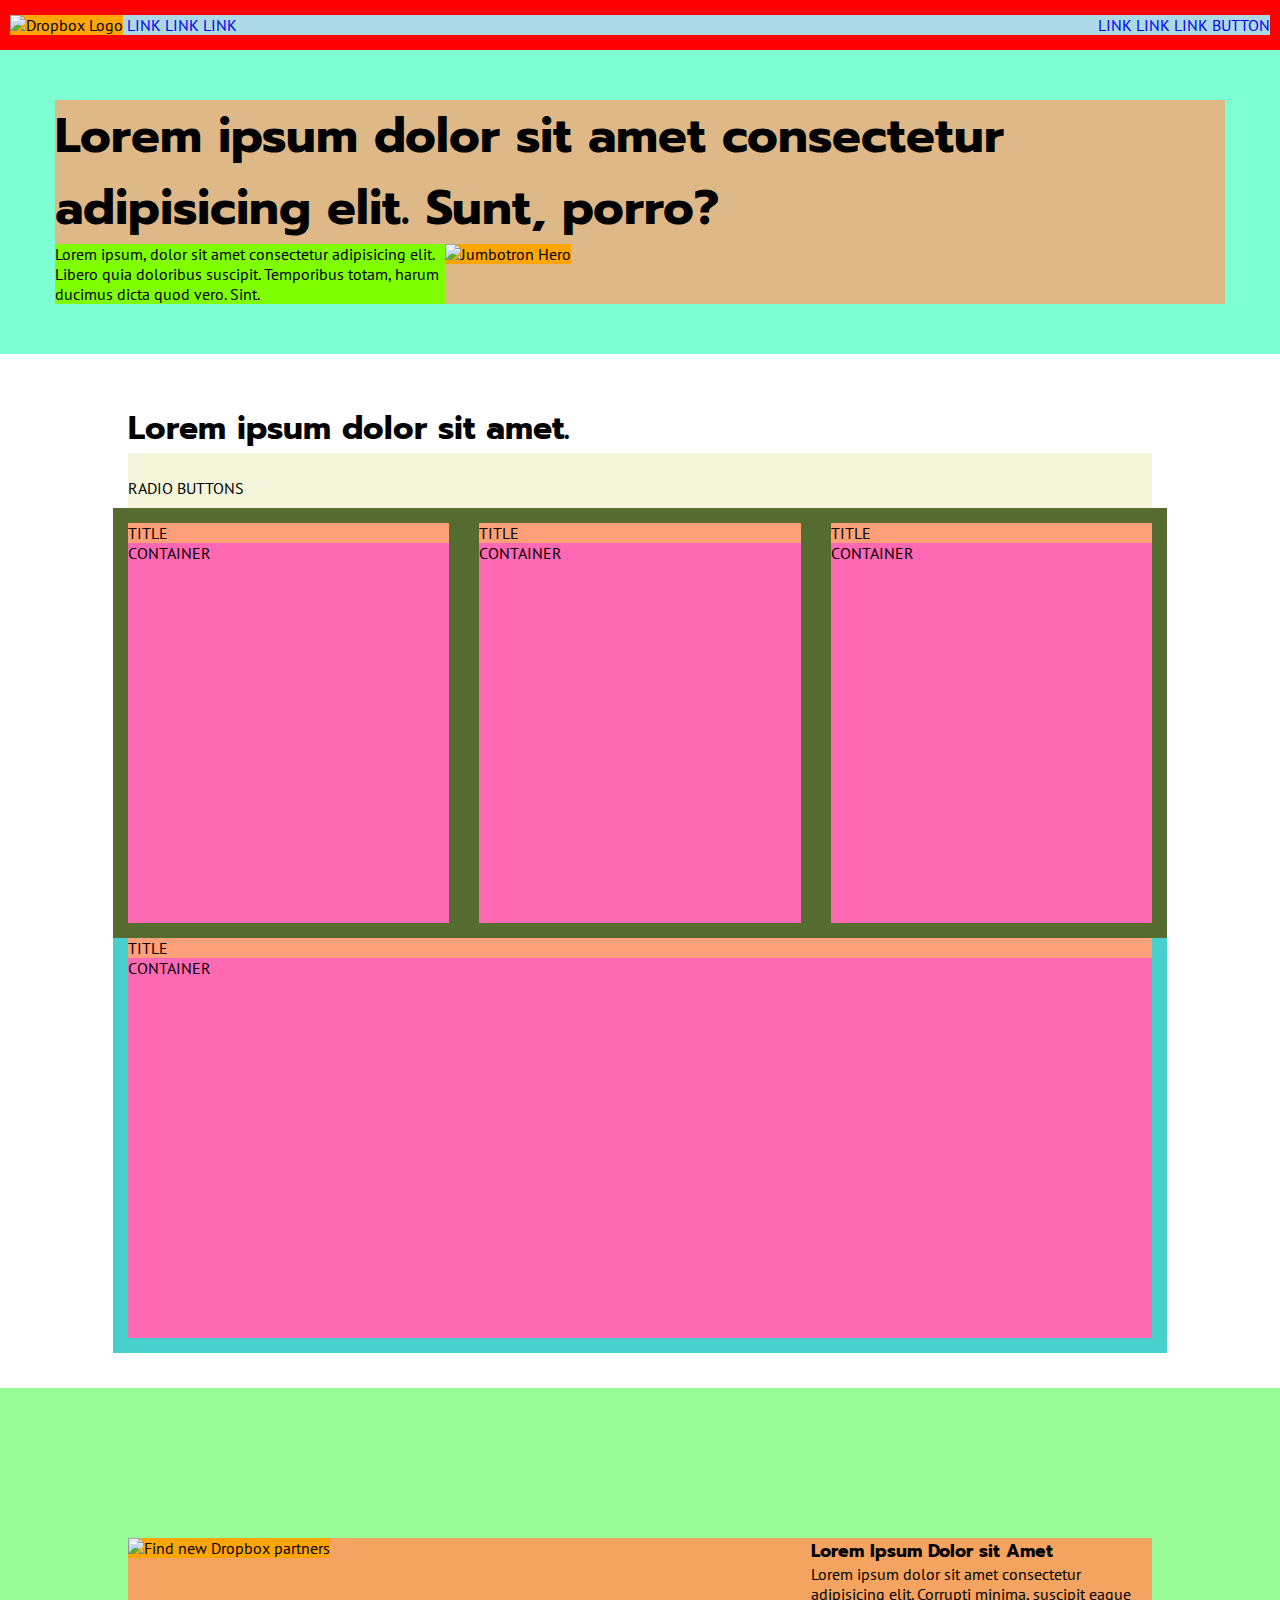
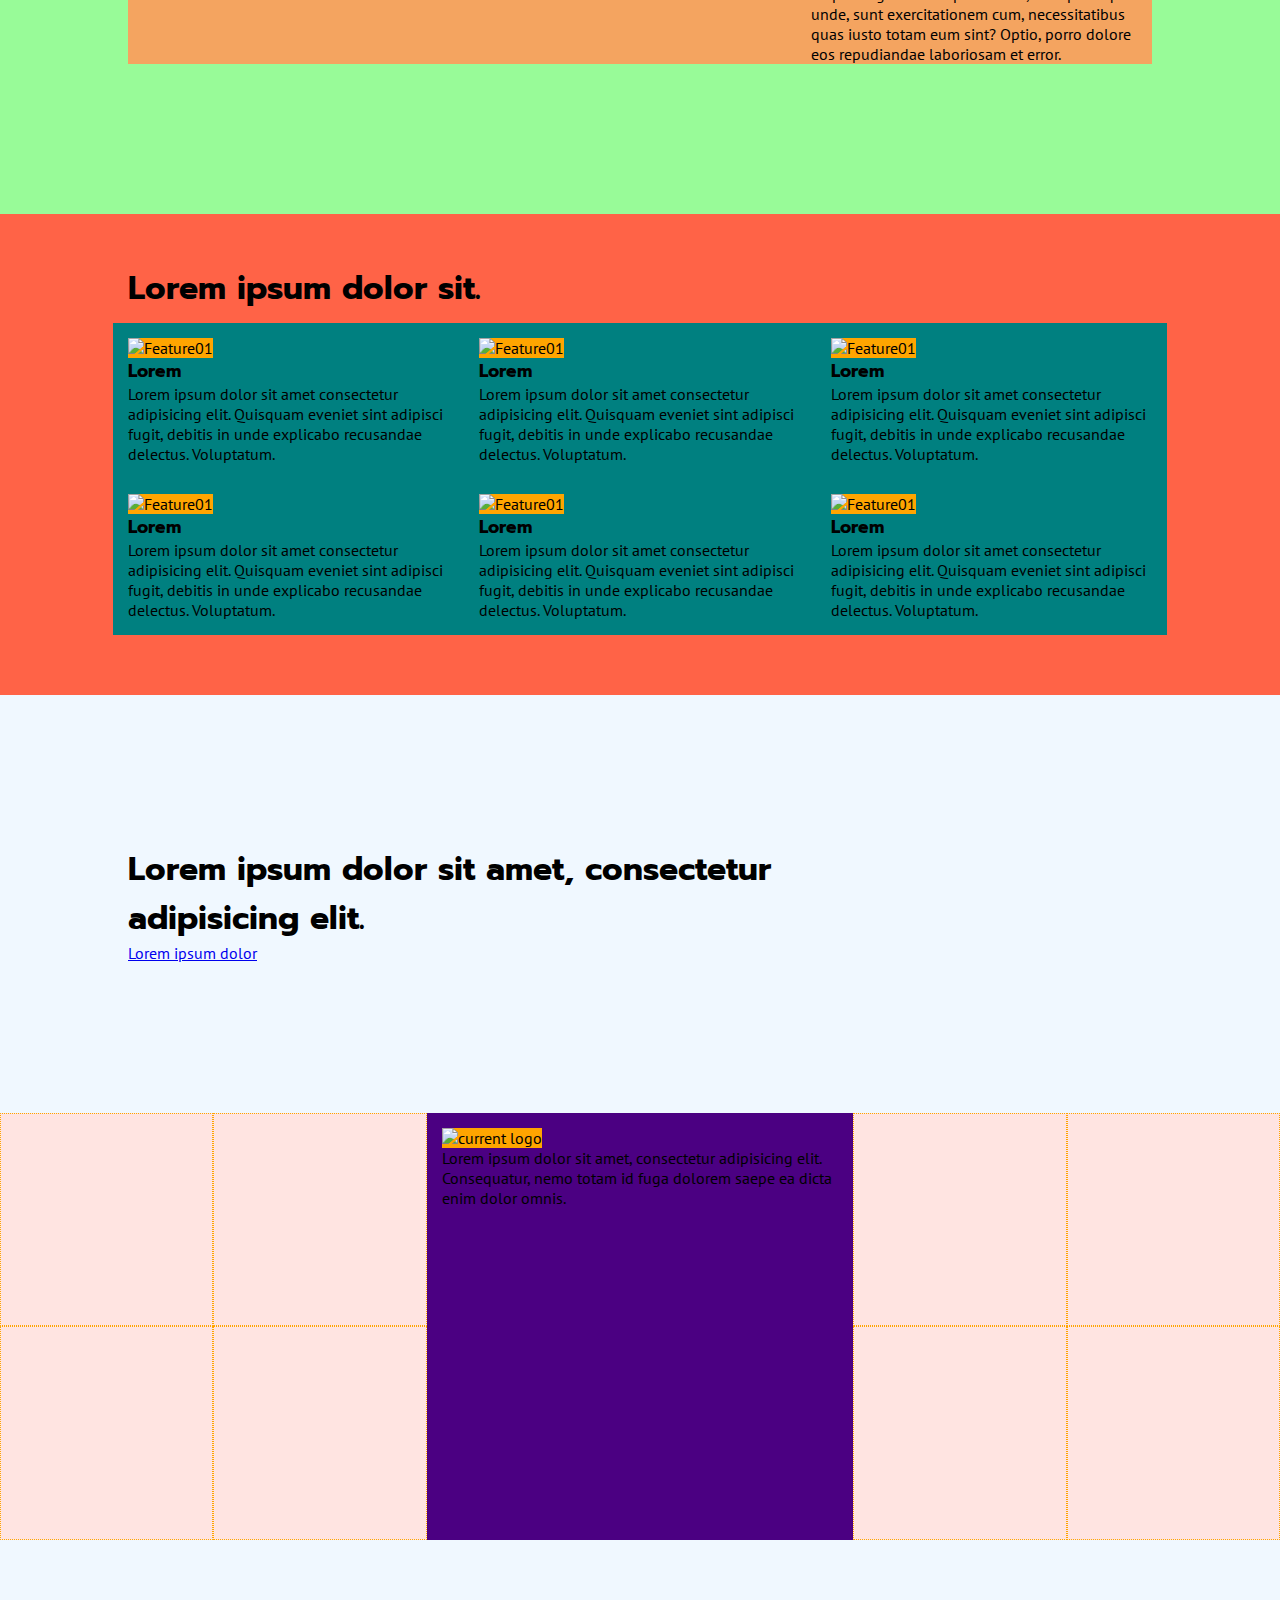
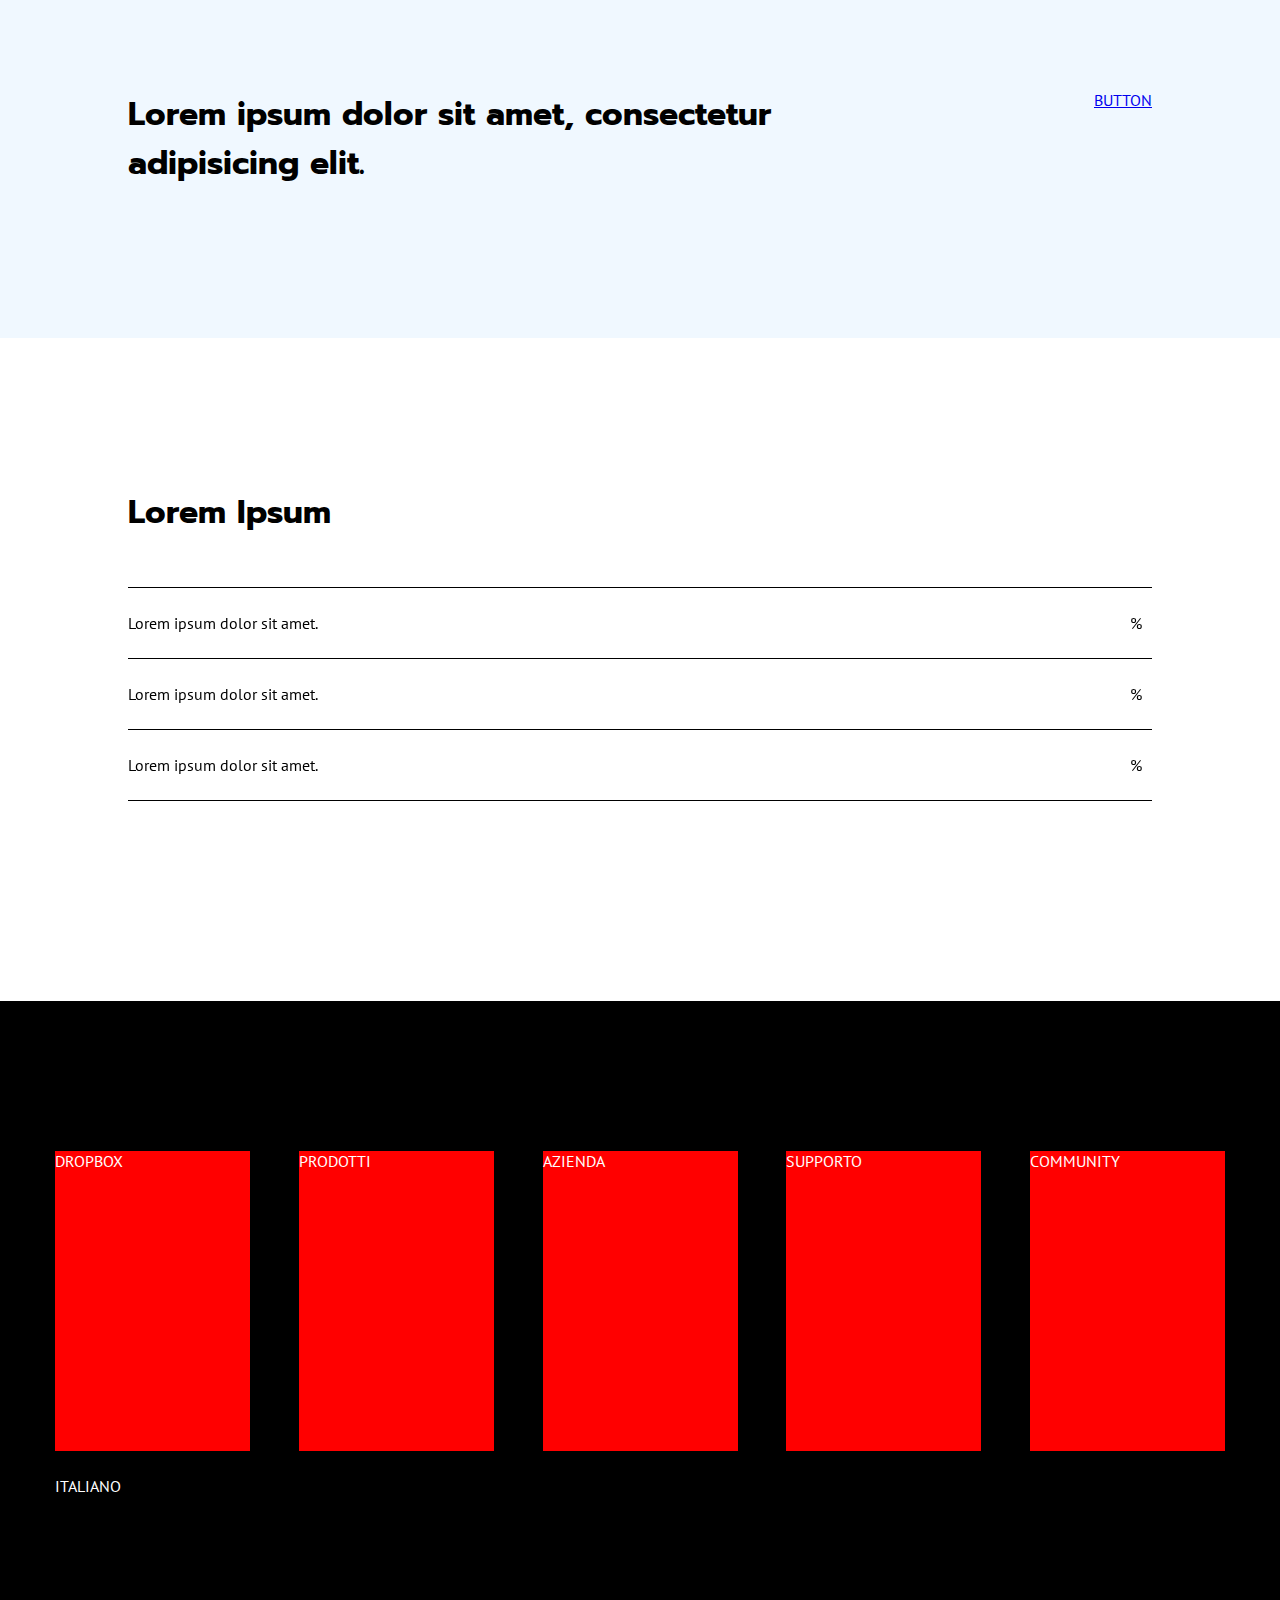
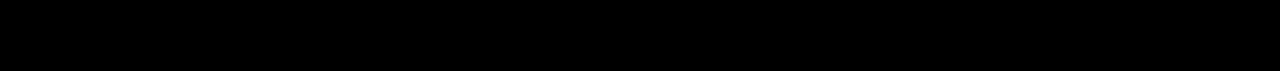
==== index.html @ ede5f336 "Added FAQ" ====
<!DOCTYPE html>
<html lang="en">
<head>
    <meta charset="UTF-8">
    <meta http-equiv="X-UA-Compatible" content="IE=edge">
    <meta name="viewport" content="width=device-width, initial-scale=1.0">
    <title>Dropbox</title>

    <link rel="stylesheet" href="./css/master.css">

    <!-- Google Fonts -->
    <link rel="preconnect" href="https://fonts.googleapis.com">
    <link rel="preconnect" href="https://fonts.gstatic.com" crossorigin>
    <link href="https://fonts.googleapis.com/css2?family=PT+Sans:wght@400;700&family=Prompt&display=swap" rel="stylesheet">

    <!-- Font Awesome -->
    <link rel="stylesheet" href="https://cdnjs.cloudflare.com/ajax/libs/font-awesome/6.2.1/css/all.min.css" integrity="sha512-MV7K8+y+gLIBoVD59lQIYicR65iaqukzvf/nwasF0nqhPay5w/9lJmVM2hMDcnK1OnMGCdVK+iQrJ7lzPJQd1w==" crossorigin="anonymous" referrerpolicy="no-referrer" />

</head>
    <body>
        <header class="navbar debug">
            <div class="col-3">
                <img src="" alt="Dropbox Logo">
                <nav class="navbar-nav">
                    <ul>
                        <li><a href="#">LINK</a></li>
                        <li><a href="#">LINK</a></li>
                        <li><a href="#">LINK</a></li>
                    </ul>
                </nav>
            </div>
            <div class="col-3 text-right">
                <nav class="navbar-nav">
                    <ul>
                        <li><a href="#">LINK</a></li>
                        <li><a href="#">LINK</a></li>
                        <li><a href="#">LINK</a></li>
                        <li><a href="#">BUTTON</a></li>
                    </ul>
                </nav>
            </div>
        </header>

        <main class="navbar-fix debug">
            
            <!-- JUMBOTRON -->
            <section class="jumbotron">
                <div class="wrapper-lg">
                        <h1>Lorem ipsum dolor sit amet consectetur adipisicing elit. Sunt, porro?</h1>
                    <div class="row">
                        <div class="col-2">
                            <p>Lorem ipsum, dolor sit amet consectetur adipisicing elit. Libero quia doloribus suscipit. Temporibus totam, harum ducimus dicta quod vero. Sint.</p>
                        </div>
                        <div class="col-4">
                            <img src="" alt="Jumbotron Hero">
                        </div>
                    </div>
                </div>
            </section>

            <!-- PLANS -->
            <section class="plans py-xl debug">
                <div class="wrapper-md">
                    <h2>Lorem ipsum dolor sit amet.</h2>
                    <div class="radio py-lg">
                        RADIO BUTTONS
                    </div>

                    <div class="row card-fix-md">
                        <div class="col-2 p-md">
                            
                            <div class="card">
                                <div class="card-title">
                                    TITLE
                                </div>
                                <div class="card-container">
                                    CONTAINER
                                </div>
                            </div>

                        </div>
                        <div class="col-2 p-md">
                            
                            <div class="card">
                                <div class="card-title">
                                    TITLE
                                </div>
                                <div class="card-container">
                                    CONTAINER
                                </div>
                            </div>

                        </div>
                        <div class="col-2 p-md">
                            
                            <div class="card">
                                <div class="card-title">
                                    TITLE
                                </div>
                                <div class="card-container">
                                    CONTAINER
                                </div>
                            </div>

                        </div>
                    </div>

                   <div class="row p-md card-fix-md">
                       <div class="col-6">
                            <div class="card">
                                <div class="card-title">
                                    TITLE
                                </div>
                                <div class="card-container">
                                    CONTAINER
                                </div>
                            </div>
                       </div>
                   </div>

                </div>
            </section>


            <!-- FIND PARTNERS -->
            <section class="partners py-xxl">
                <div class="wrapper-md">
                    <div class="row">
                        <div class="col-4">
                            <img src="" alt="Find new Dropbox partners">
                        </div>
                        <div class="col-2">
                            <h4>Lorem Ipsum Dolor sit Amet</h4>
                            <p> Lorem ipsum dolor sit amet consectetur adipisicing elit. Corrupti minima, suscipit eaque unde, sunt exercitationem cum, necessitatibus quas iusto totam eum sint? Optio, porro dolore eos repudiandae laboriosam et error.</p>
                        </div>
                    </div>
                </div>
            </section>

            <!-- FEATURES -->
            <section class="features py-xl">
                <div class="wrapper-md">
                    <h2>Lorem ipsum dolor sit.</h2>
                    <div class="row row-wrap py-lg card-fix-md">
                        <div class="col-2 p-md">
                            <img src="" alt="Feature01">
                            <h4>Lorem</h4>
                            <p>Lorem ipsum dolor sit amet consectetur adipisicing elit. Quisquam eveniet sint adipisci fugit, debitis in unde explicabo recusandae delectus. Voluptatum.</p>
                        </div>
                        <div class="col-2 p-md">
                            <img src="" alt="Feature01">
                            <h4>Lorem</h4>
                            <p>Lorem ipsum dolor sit amet consectetur adipisicing elit. Quisquam eveniet sint adipisci fugit, debitis in unde explicabo recusandae delectus. Voluptatum.</p>
                        </div>
                        <div class="col-2 p-md">
                            <img src="" alt="Feature01">
                            <h4>Lorem</h4>
                            <p>Lorem ipsum dolor sit amet consectetur adipisicing elit. Quisquam eveniet sint adipisci fugit, debitis in unde explicabo recusandae delectus. Voluptatum.</p>
                        </div>
                        <div class="col-2 p-md">
                            <img src="" alt="Feature01">
                            <h4>Lorem</h4>
                            <p>Lorem ipsum dolor sit amet consectetur adipisicing elit. Quisquam eveniet sint adipisci fugit, debitis in unde explicabo recusandae delectus. Voluptatum.</p>
                        </div>
                        <div class="col-2 p-md">
                            <img src="" alt="Feature01">
                            <h4>Lorem</h4>
                            <p>Lorem ipsum dolor sit amet consectetur adipisicing elit. Quisquam eveniet sint adipisci fugit, debitis in unde explicabo recusandae delectus. Voluptatum.</p>
                        </div>
                        <div class="col-2 p-md">
                            <img src="" alt="Feature01">
                            <h4>Lorem</h4>
                            <p>Lorem ipsum dolor sit amet consectetur adipisicing elit. Quisquam eveniet sint adipisci fugit, debitis in unde explicabo recusandae delectus. Voluptatum.</p>
                        </div>
                    </div>
                </div>
            </section>

            <!-- CLAIM -->
            <section class="claim py-xxl">
                <div class="wrapper-md">
                   <div class="row">
                        <div class="col-4">
                            <h2>Lorem ipsum dolor sit amet, consectetur adipisicing elit.</h2>
                            <a href="#">Lorem ipsum dolor</a>
                        </div>
                   </div>
                </div>
            </section>


            <!-- OUR PARTNERS -->
            <section class="our-partners">
                <div class="wrapper-fs">
                    <div class="row">
                        <div class="col-2 row row-wrap">
                            <div class="col-3">
                                <div class="logo-squared"></div>
                            </div>
                            <div class="col-3">
                                <div class="logo-squared"></div>
                            </div>
                            <div class="col-3">
                                <div class="logo-squared"></div>
                            </div>
                            <div class="col-3">
                                <div class="logo-squared"></div>
                            </div>
                        </div>
                        <div class="col-2 p-md">
                            <img src="" alt="current logo">
                            <p>Lorem ipsum dolor sit amet, consectetur adipisicing elit. Consequatur, nemo totam id fuga dolorem saepe ea dicta enim dolor omnis.</p>
                        </div>
                        <div class="col-2 row row-wrap">
                            <div class="col-3">
                                <div class="logo-squared"></div>
                            </div>
                            <div class="col-3">
                                <div class="logo-squared"></div>
                            </div>
                            <div class="col-3">
                                <div class="logo-squared"></div>
                            </div>
                            <div class="col-3">
                                <div class="logo-squared"></div>
                            </div>
                        </div>
                    </div>
                </div>
            </section>

            <!-- CLAIM / CALL-TO-ACTION -->
            <section class="claim py-xxl">
                <div class="wrapper-md">
                   <div class="row">
                        <div class="col-4">
                            <h2>Lorem ipsum dolor sit amet, consectetur adipisicing elit.</h2>
                        </div>
                        <div class="col-2 text-right">
                            <a href="#">BUTTON</a>
                        </div>
                   </div>
                </div>
            </section>

            <!-- FAQ -->
            <section class="faq py-xxl">
                <div class="wrapper-md">
                    <h2>Lorem Ipsum</h2>

                    <div class="accordion py-xl">
                        <div class="accordion-item py-lg">
                            <div class="title">Lorem ipsum dolor sit amet.</div>
                            <div class="content">Lorem ipsum dolor, sit amet consectetur adipisicing elit. Accusantium quos id minima magnam assumenda inventore ducimus non, optio fugiat eveniet.</div>
                        </div>
                        <div class="accordion-item py-lg">
                            <div class="title">Lorem ipsum dolor sit amet.</div>
                            <div class="content">Lorem ipsum dolor, sit amet consectetur adipisicing elit. Accusantium quos id minima magnam assumenda inventore ducimus non, optio fugiat eveniet.</div>
                        </div>
                        <div class="accordion-item py-lg">
                            <div class="title">Lorem ipsum dolor sit amet.</div>
                            <div class="content">Lorem ipsum dolor, sit amet consectetur adipisicing elit. Accusantium quos id minima magnam assumenda inventore ducimus non, optio fugiat eveniet.</div>
                        </div>
                    </div>

                </div>
            </section>


        </main>

        <footer class="debug bg-dark text-light">
            <div class="wrapper-lg py-xxl">
                <div class="row justify-between">
                    <div class="col-1">DROPBOX</div>
                    <div class="col-1">PRODOTTI</div>
                    <div class="col-1">AZIENDA</div>
                    <div class="col-1">SUPPORTO</div>
                    <div class="col-1">COMMUNITY</div>
                </div>
                <div class="lang py-lg">
                    ITALIANO
                </div>
            </div>
        </footer>
    </body>
</html>
---- css/master.css ----
/* ---DEBUG--- */

.debug.navbar{
    background-color: red;
}

.debug.navbar .col-3{
    background-color:lightblue;
}

.debug .jumbotron{
    background-color: aquamarine;
}

.debug .jumbotron .wrapper-lg{
    background-color: burlywood;
}

.debug .jumbotron .col-2{
    background-color:chartreuse;
}

.debug .jumbotron .col-3{
    background-color:deepskyblue;
}

.debug img{
    background-color: orange;
}

.debug .radio{
    background-color: beige;
}

.debug .plans .col-2{
    background-color: darkolivegreen;
}

.debug .row .card{
    background-color: hotpink;
    height: 400px;
}

.debug  .card{
    background-color: yellowgreen;
    height: 100px;
}

.debug .card-title{
    background-color: lightsalmon;
}

.debug.plans .row{
    background-color: mediumturquoise;
}

.debug .partners{
    background-color: palegreen;
}

.debug .partners .row{
    background-color:sandybrown;
}

.debug .claim{
    background-color: aliceblue;
}

.debug .features{background-color: tomato;}
.debug .features .col-2{background-color: teal;}


.debug .our-partners{background-color: mediumturquoise;}
.debug .our-partners .col-2{background-color:indigo;}
.debug .logo-squared{background-color: mistyrose; border: 1px dotted orange;}


footer.debug .col-1{
    background-color: red;
    height: 300px;
}

/* ---/DEBUG--- */


/* GLOBAL */

*{
    padding: 0;
    margin: 0;
    box-sizing: border-box;
}

/* COLORS */

/* background */
.bg-light{background-color: #b4d0e7;}
.bg-dark{background-color: black;}

/* text */
.text-violet{color: #61082b;}
.text-light{color: white;}

/* LAYOUT */

/* flex columns */

.justify-center{justify-content: center;}
.justify-between{justify-content: space-between;}
.justify-around{justify-content: space-around;}

.row{display: flex;}
.row-wrap{flex-wrap: wrap;}

.col-1{width: calc(100% / 6);}
.col-2{width: calc(100% / 6 * 2);}
.col-3{width: calc(100% / 6 * 3);}
.col-4{width: calc(100% / 6 * 4);}
.col-5{width: calc(100% / 6 * 5);}
.col-6{width: 100%;}

/* wrappers */
.wrapper-lg{
    width: 1170px;
    margin: auto;
}

.wrapper-md{
    width: 1024px;
    margin: auto;
}

.wrapper-fs{
    width: 100vw;
    margin: auto;
}


/* padding-margins-fix */

.navbar-fix{padding-top: 50px;}
.card-fix-sm{margin: -5px;}
.card-fix-md{margin: -15px;}
.card-fix-lg{margin: -25px;}
.card-fix-xl{margin: -50px;}
.card-fix-xxl{margin: -150px;}

.p-sm{padding: 5px;}
.p-md{padding: 15px;}
.p-lg{padding: 25px;}
.p-xl{padding: 50px;}
.p-xxl{padding: 150px;}


.py-sm{padding: 5px 0px;}
.py-md{padding: 15px 0px;}
.py-lg{padding: 25px 0px;}
.py-xl{padding: 50px 0px;}
.py-xxl{padding: 150px 0px;}


/* TYPO */

html{font-family: 'PT Sans', sans-serif;}
h1, h2, h3, h4, h5, h6 {font-family: 'Prompt', sans-serif;}

h1{font-size: 3rem;}
h2{font-size: 2rem;}
h4{font-size: 1.1rem;}

.text-right{text-align: right;}
.text-left{text-align: left;}
.text-center{text-align: center;}

/* NAVBAR */
.navbar{
    display: flex;
    position: fixed;
    width: 100%;
    justify-content: space-between;
    align-items: center;
    padding: 0px 10px;
    height: 50px;
}

.navbar-nav{
    display: inline-block;
}

.navbar-nav ul li{
    display: inline-block;
}

.navbar-nav ul li a{
    text-decoration: none;
}

/* JUMBOTRON */

.jumbotron{
    padding: 50px;
}

/* PRICING PLANS CARDS */

/* PARTNERS */

.logo-squared{
    width: calc(100vw / 6);
    height: calc(100vw / 6);
}

/* FAQ */

/* Accordion */

.accordion{
    position: relative;
}

.accordion .accordion-item{
    border-top: 1px solid black;
}

.accordion .accordion-item:last-child{
    border-bottom: 1px solid black;
}

.accordion-item .title{
    display: inline-block;
}

.accordion-item .content{
    display: none;
}

.accordion-item::after{
    position: absolute;
    content: '\0025';
    right: 10px;
}

/* FOOTER */
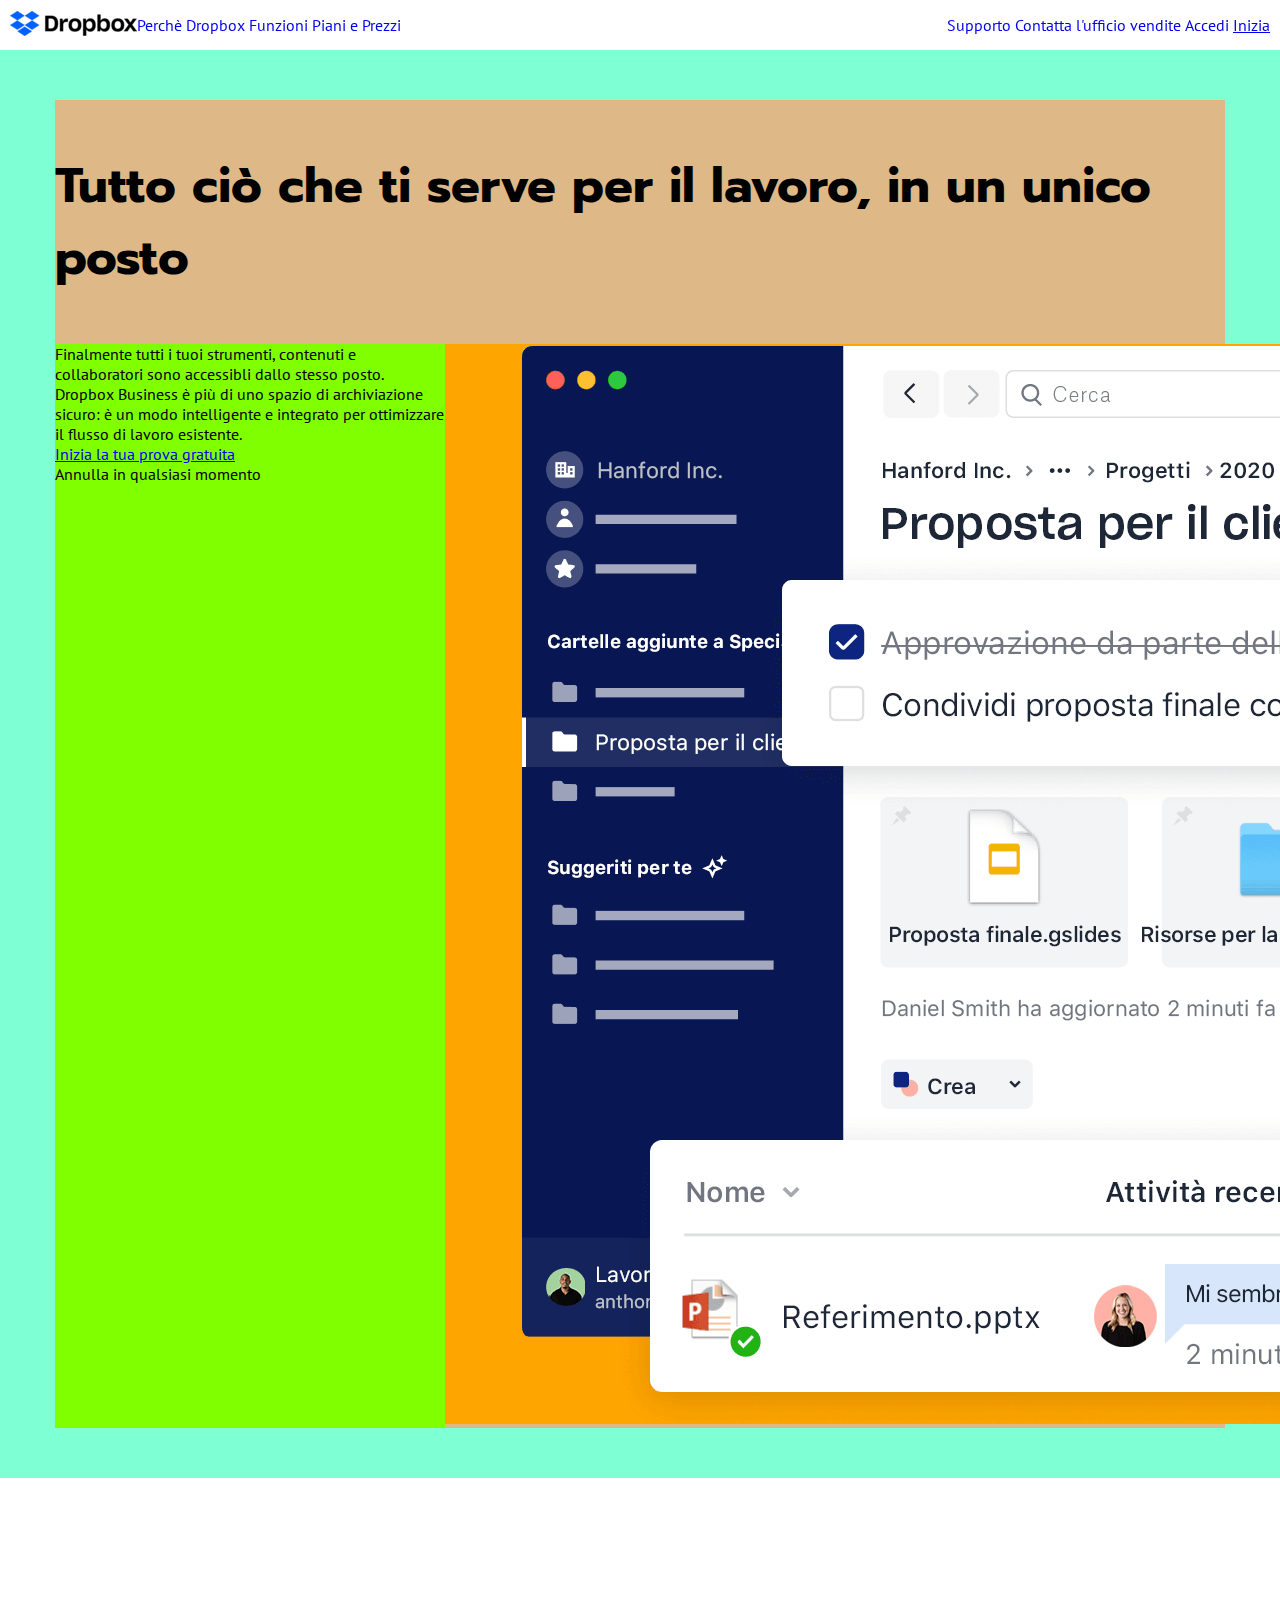
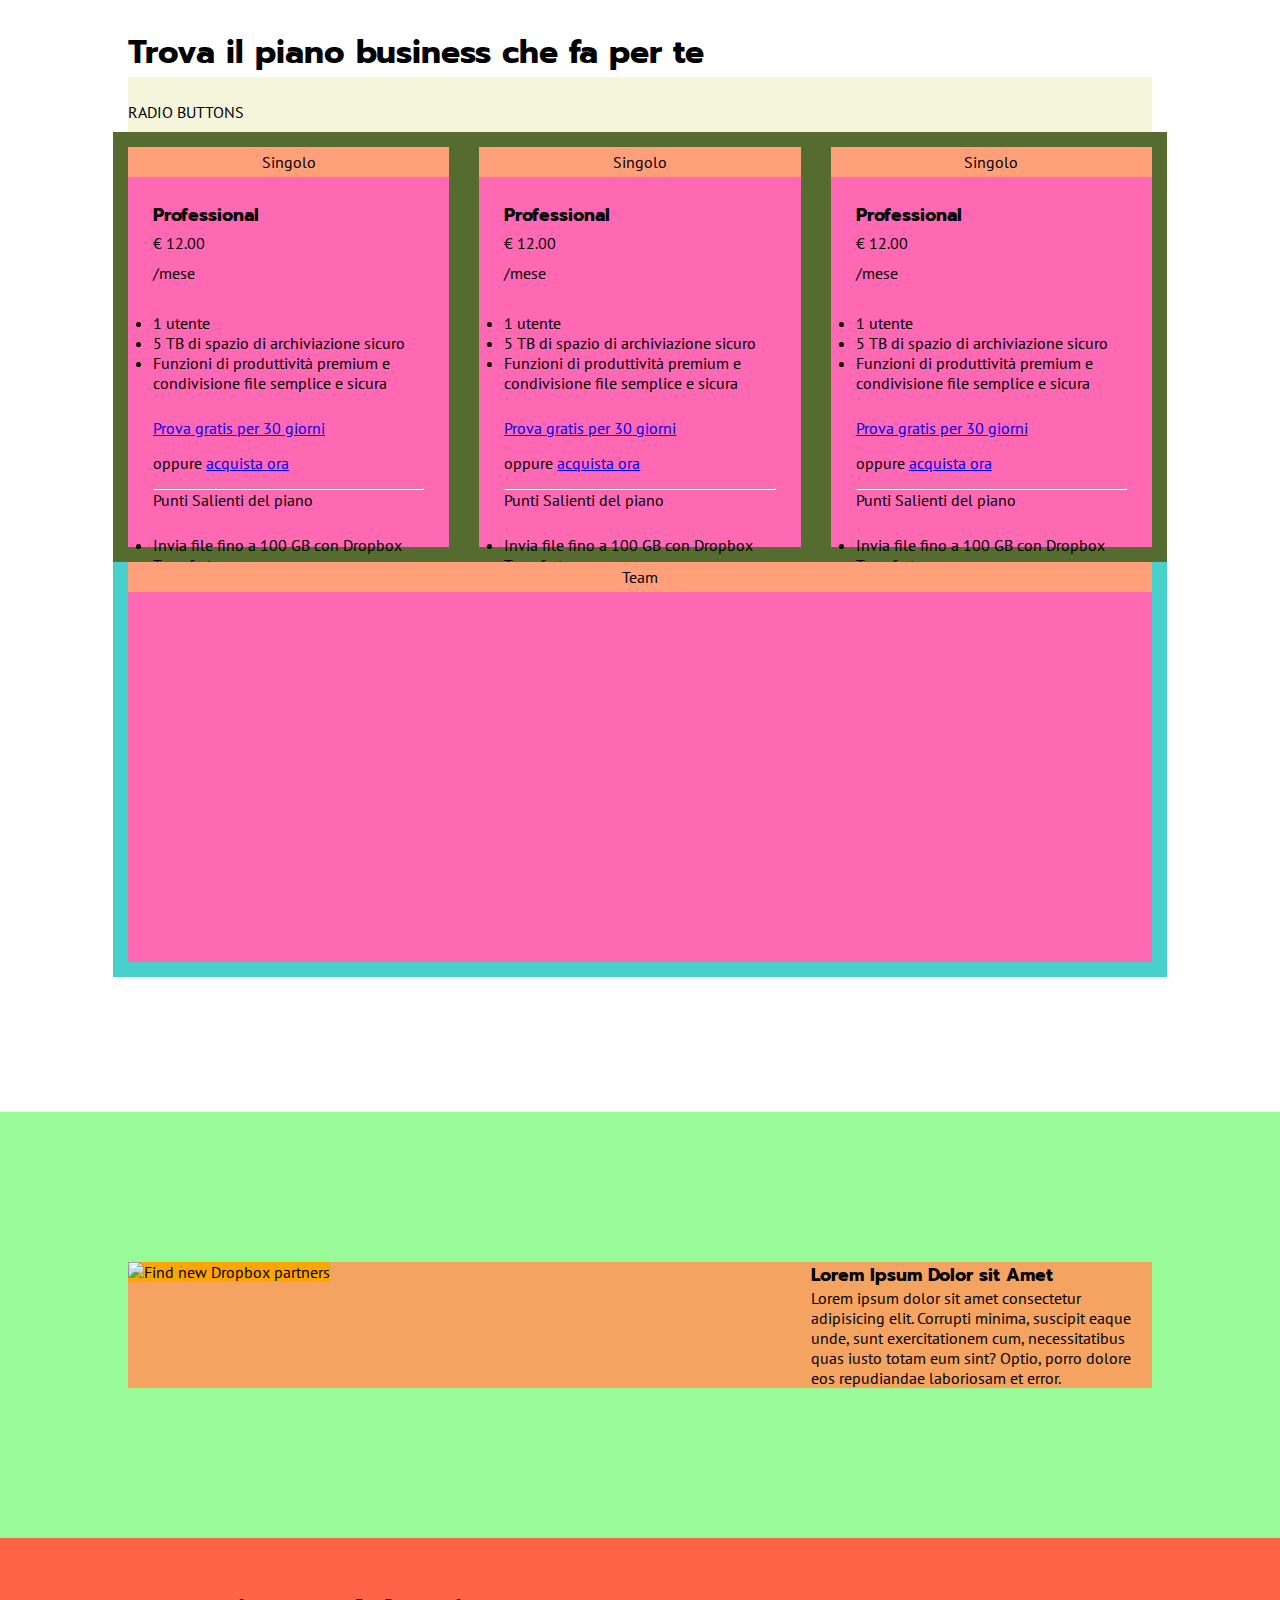
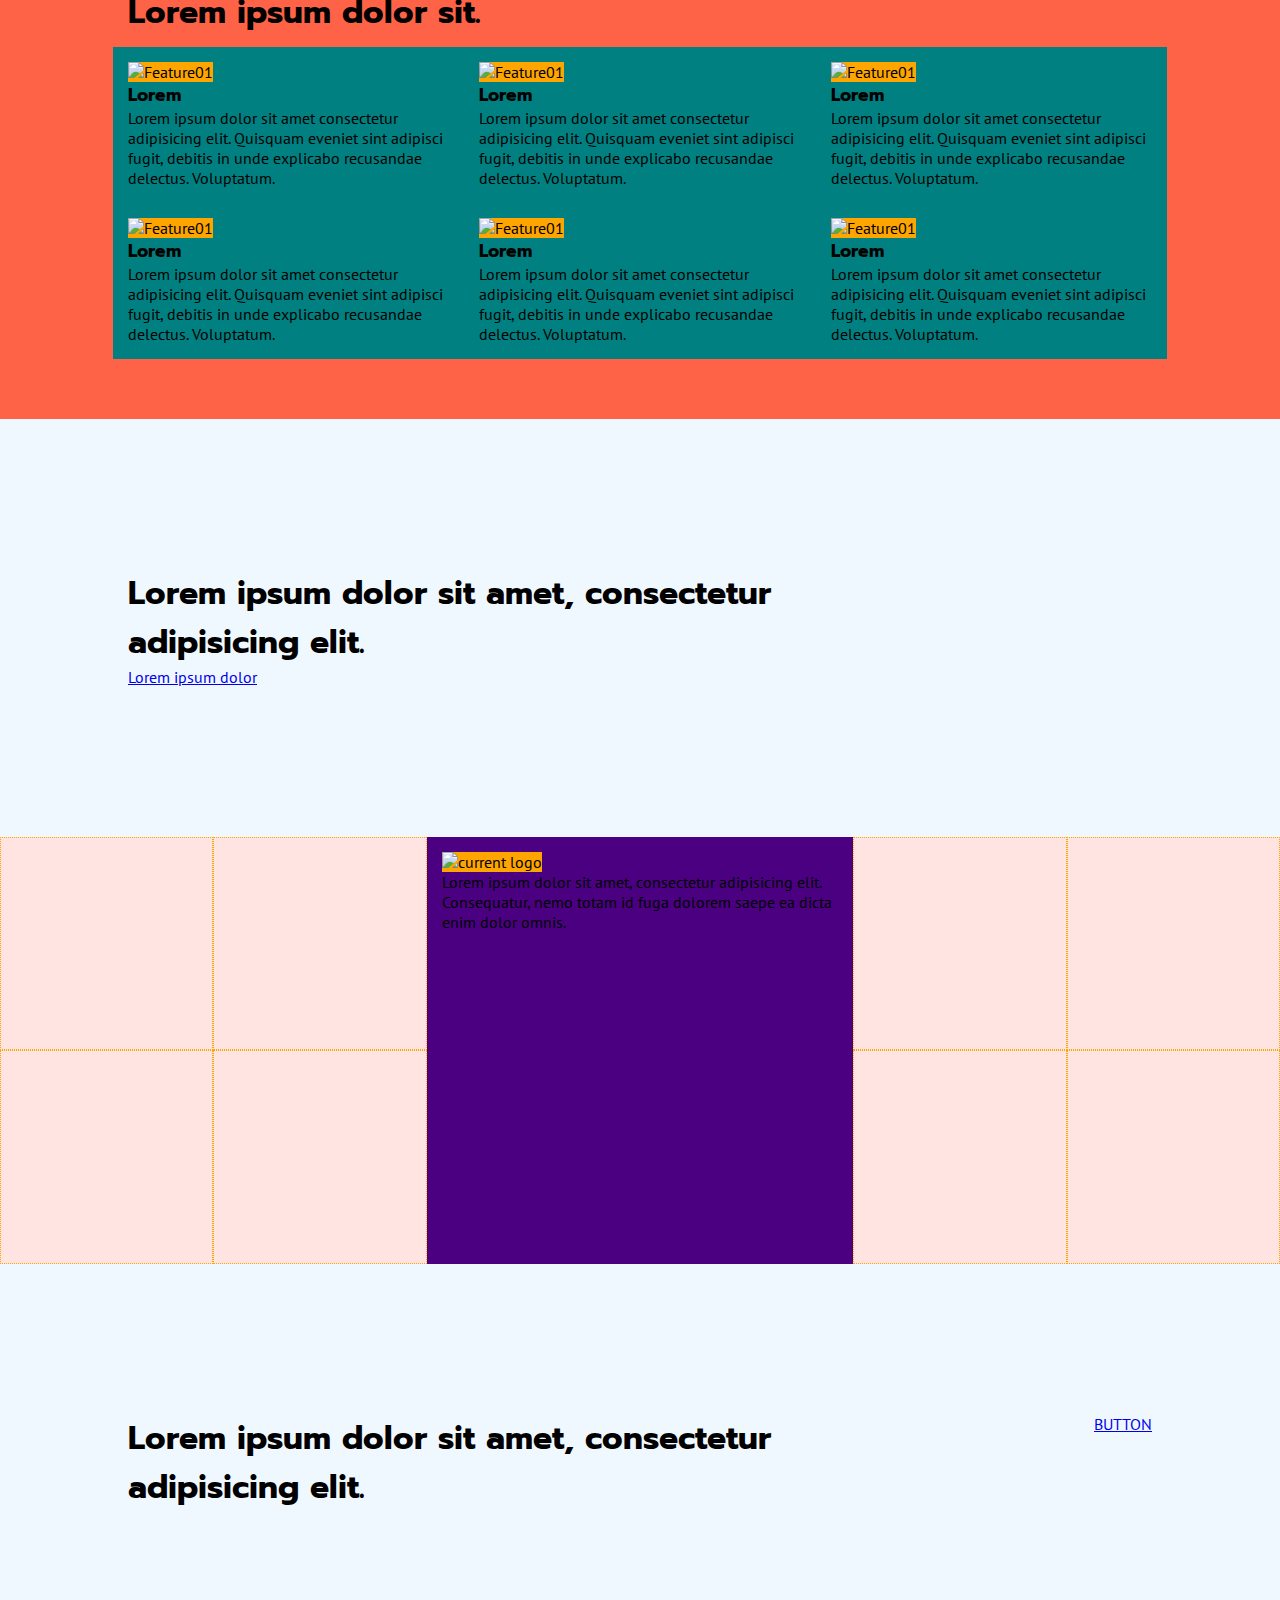
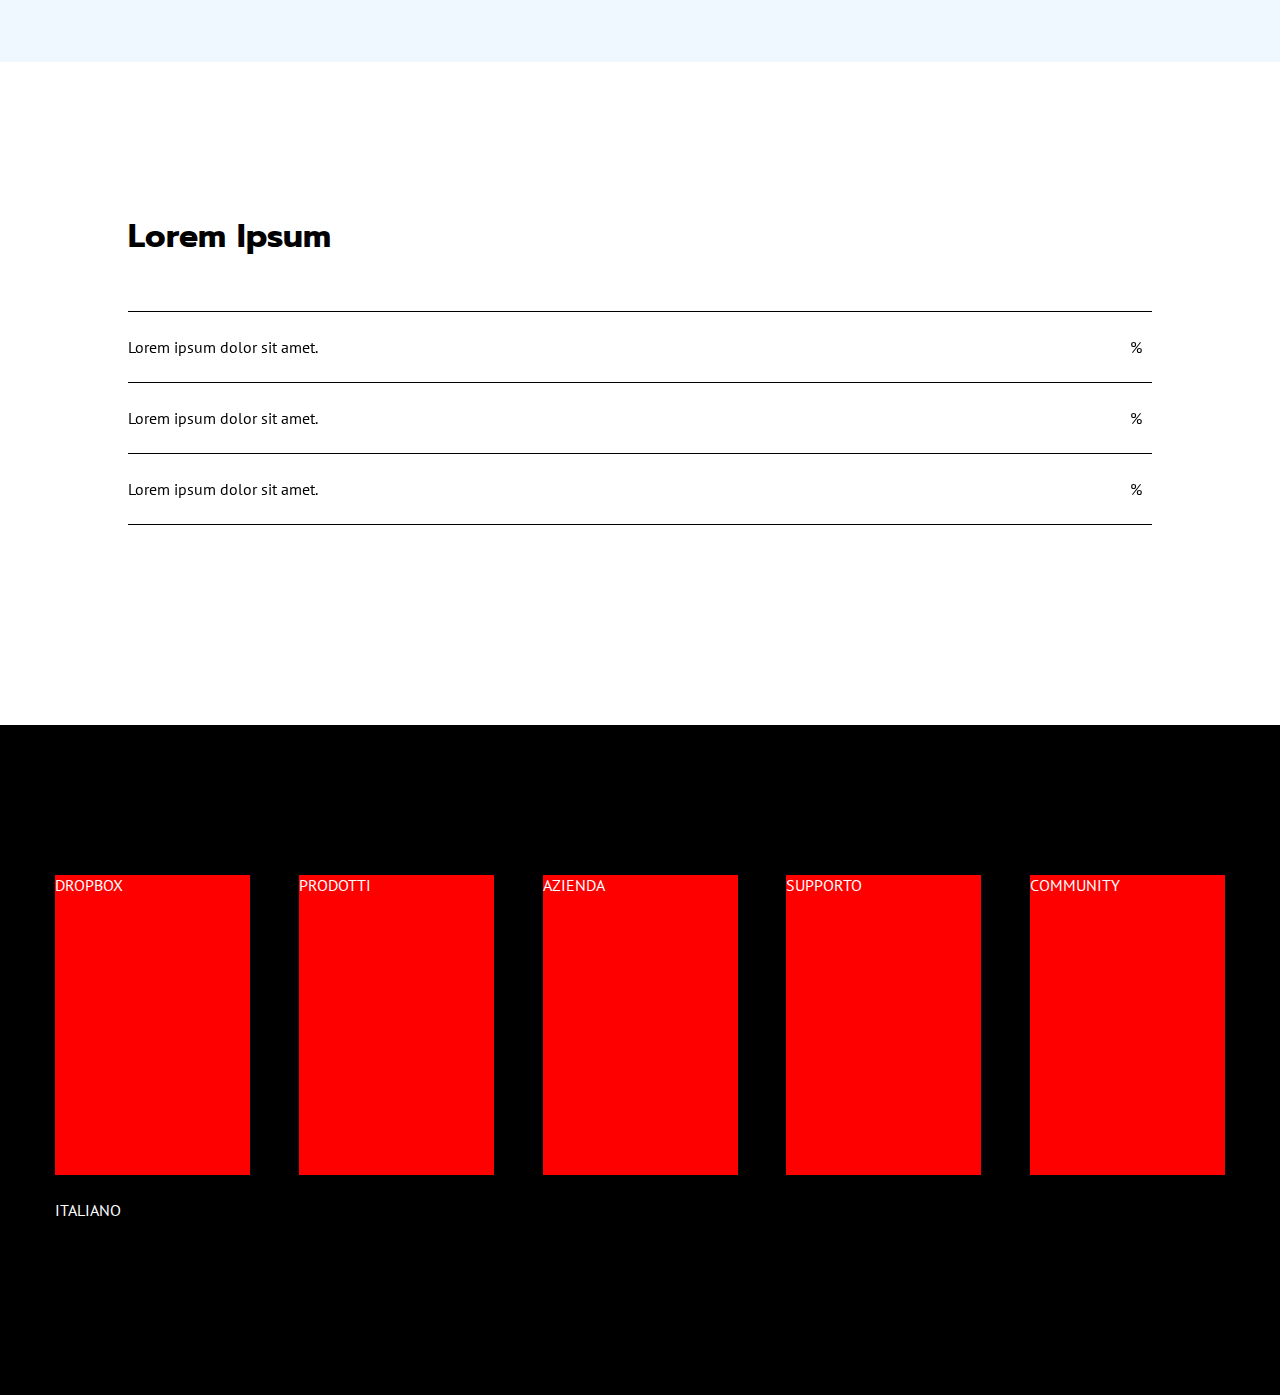
==== commit 915d30a8: "Init (Content + Stilizzazione)" ====
--- a/index.html
+++ b/index.html
@@ -4,7 +4,13 @@
     <meta charset="UTF-8">
     <meta http-equiv="X-UA-Compatible" content="IE=edge">
     <meta name="viewport" content="width=device-width, initial-scale=1.0">
+
+    <link rel="icon" type="image/x-icon" href="./img/favicon.ico">
+
     <title>Dropbox</title>
+
+    <!-- DEBUG -->
+    <link rel="stylesheet" href="./css/debug.css">
 
     <link rel="stylesheet" href="./css/master.css">
 
@@ -18,50 +24,57 @@
 
 </head>
     <body>
-        <header class="navbar debug">
-            <div class="col-3">
-                <img src="" alt="Dropbox Logo">
+        <header class="navbar">
+            <a href="index.html"><img src="./img/logo-small.png" alt="Dropbox Logo" class="navbar-logo"></a>
+            <div class="col-3 h-100">
                 <nav class="navbar-nav">
                     <ul>
-                        <li><a href="#">LINK</a></li>
-                        <li><a href="#">LINK</a></li>
-                        <li><a href="#">LINK</a></li>
+                        <li><a href="#">Perchè Dropbox</a></li>
+                        <li><a href="#">Funzioni</a></li>
+                        <li><a href="#">Piani e Prezzi</a></li>
                     </ul>
                 </nav>
             </div>
-            <div class="col-3 text-right">
+            <div class="col-3 h-100 text-right">
                 <nav class="navbar-nav">
                     <ul>
-                        <li><a href="#">LINK</a></li>
-                        <li><a href="#">LINK</a></li>
-                        <li><a href="#">LINK</a></li>
-                        <li><a href="#">BUTTON</a></li>
+                        <li><a href="#">Supporto</a></li>
+                        <li><a href="#">Contatta l'ufficio vendite</a></li>
+                        <li><a href="#">Accedi</a></li>
                     </ul>
                 </nav>
+                <a href="#" class="btn btn-blue btn-md px-md">Inizia</a>
             </div>
         </header>
 
         <main class="navbar-fix debug">
             
             <!-- JUMBOTRON -->
-            <section class="jumbotron">
-                <div class="wrapper-lg">
-                        <h1>Lorem ipsum dolor sit amet consectetur adipisicing elit. Sunt, porro?</h1>
+            <section class="jumbotron bg-light">
+                <div class="wrapper-lg pt-xl">
+                        <h1 class="py-xl">Tutto ciò che ti serve per il lavoro, in un unico posto</h1>
                     <div class="row">
                         <div class="col-2">
-                            <p>Lorem ipsum, dolor sit amet consectetur adipisicing elit. Libero quia doloribus suscipit. Temporibus totam, harum ducimus dicta quod vero. Sint.</p>
-                        </div>
-                        <div class="col-4">
-                            <img src="" alt="Jumbotron Hero">
+                            <p>Finalmente tutti i tuoi strumenti, contenuti e collaboratori sono accessibli dallo stesso posto. <br> Dropbox Business è più di uno spazio di archiviazione sicuro: è un modo intelligente e integrato per ottimizzare il flusso di lavoro esistente.</p>
+                            <a href="#" class="btn btn-lg btn-blue my-lg">Inizia la tua prova gratuita</a>
+                            <div>Annulla  in qualsiasi momento</div>
+                            <a href="#sect-partners">
+                                <div class="arrow-down my-xl">
+                                    <i class="fa-solid fa-arrow-down"></i>
+                                </div>
+                            </a>
+                        </div>
+                        <div class="col-4 img-overlap">
+                            <img src="./img/jumbo.png" alt="Jumbotron Hero" class="img-hero">
                         </div>
                     </div>
                 </div>
             </section>
 
             <!-- PLANS -->
-            <section class="plans py-xl debug">
-                <div class="wrapper-md">
-                    <h2>Lorem ipsum dolor sit amet.</h2>
+            <section class="plans py-xxl debug">
+                <div class="wrapper-md">
+                    <h2>Trova il piano business che fa per te</h2>
                     <div class="radio py-lg">
                         RADIO BUTTONS
                     </div>
@@ -70,11 +83,27 @@
                         <div class="col-2 p-md">
                             
                             <div class="card">
-                                <div class="card-title">
-                                    TITLE
-                                </div>
-                                <div class="card-container">
-                                    CONTAINER
+                                <div class="card-title p-sm text-center">
+                                    <i class="fa-solid fa-user"></i>
+                                    <span>Singolo</span>
+                                </div>
+                                <div class="card-container p-lg">
+                                    <h4>Professional</h4>
+                                    <div class="font-bold py-sm">€ 12.00</div>
+                                    <div class="text-grey py-sm">/mese</div>
+                                    <ul class="features-list py-lg">
+                                        <li>1 utente</li>
+                                        <li>5 TB di spazio di archiviazione sicuro</li>
+                                        <li>Funzioni di produttività premium e condivisione file semplice e sicura</li>
+                                    </ul>
+                                    <a href="#" class="btn btn-lg btn-blue">Prova gratis per 30 giorni</a>
+                                    <div class="py-md">oppure <a href="#">acquista ora</a></div>
+                                    <hr class="card-separator">
+                                    <span class="font-bold py-lg">Punti Salienti del piano</span>
+                                    <ul class="checked-list py-lg">
+                                        <li>Invia file fino a 100 GB con Dropbox Transfert</li>
+                                        <li>Cartelle offline su dispositivi mobili</li>
+                                    </ul>
                                 </div>
                             </div>
 
@@ -82,11 +111,27 @@
                         <div class="col-2 p-md">
                             
                             <div class="card">
-                                <div class="card-title">
-                                    TITLE
-                                </div>
-                                <div class="card-container">
-                                    CONTAINER
+                                <div class="card-title p-sm text-center">
+                                    <i class="fa-solid fa-user"></i>
+                                    <span>Singolo</span>
+                                </div>
+                                <div class="card-container p-lg">
+                                    <h4>Professional</h4>
+                                    <div class="font-bold py-sm">€ 12.00</div>
+                                    <div class="text-grey py-sm">/mese</div>
+                                    <ul class="features-list py-lg">
+                                        <li>1 utente</li>
+                                        <li>5 TB di spazio di archiviazione sicuro</li>
+                                        <li>Funzioni di produttività premium e condivisione file semplice e sicura</li>
+                                    </ul>
+                                    <a href="#" class="btn btn-lg btn-blue">Prova gratis per 30 giorni</a>
+                                    <div class="py-md">oppure <a href="#">acquista ora</a></div>
+                                    <hr class="card-separator">
+                                    <span class="font-bold py-lg">Punti Salienti del piano</span>
+                                    <ul class="checked-list py-lg">
+                                        <li>Invia file fino a 100 GB con Dropbox Transfert</li>
+                                        <li>Cartelle offline su dispositivi mobili</li>
+                                    </ul>
                                 </div>
                             </div>
 
@@ -94,11 +139,27 @@
                         <div class="col-2 p-md">
                             
                             <div class="card">
-                                <div class="card-title">
-                                    TITLE
-                                </div>
-                                <div class="card-container">
-                                    CONTAINER
+                                <div class="card-title p-sm text-center">
+                                    <i class="fa-solid fa-user"></i>
+                                    <span>Singolo</span>
+                                </div>
+                                <div class="card-container p-lg">
+                                    <h4>Professional</h4>
+                                    <div class="font-bold py-sm">€ 12.00</div>
+                                    <div class="text-grey py-sm">/mese</div>
+                                    <ul class="features-list py-lg">
+                                        <li>1 utente</li>
+                                        <li>5 TB di spazio di archiviazione sicuro</li>
+                                        <li>Funzioni di produttività premium e condivisione file semplice e sicura</li>
+                                    </ul>
+                                    <a href="#" class="btn btn-lg btn-blue">Prova gratis per 30 giorni</a>
+                                    <div class="py-md">oppure <a href="#">acquista ora</a></div>
+                                    <hr class="card-separator">
+                                    <span class="font-bold py-lg">Punti Salienti del piano</span>
+                                    <ul class="checked-list py-lg">
+                                        <li>Invia file fino a 100 GB con Dropbox Transfert</li>
+                                        <li>Cartelle offline su dispositivi mobili</li>
+                                    </ul>
                                 </div>
                             </div>
 
@@ -108,11 +169,12 @@
                    <div class="row p-md card-fix-md">
                        <div class="col-6">
                             <div class="card">
-                                <div class="card-title">
-                                    TITLE
-                                </div>
-                                <div class="card-container">
-                                    CONTAINER
+                                <div class="card-title p-sm text-center">
+                                    <i class="fa-solid fa-user"></i>
+                                    <span>Team</span>
+                                </div>
+                                <div class="card-container p-lg">
+                                 
                                 </div>
                             </div>
                        </div>
@@ -125,7 +187,7 @@
             <!-- FIND PARTNERS -->
             <section class="partners py-xxl">
                 <div class="wrapper-md">
-                    <div class="row">
+                    <div class="row" id="sect-partners">
                         <div class="col-4">
                             <img src="" alt="Find new Dropbox partners">
                         </div>
--- a/css/debug.css
+++ b/css/debug.css
@@ -0,0 +1,83 @@
+/* ---DEBUG--- */
+
+.debug.navbar{
+    background-color: red;
+}
+
+.debug.navbar .col-3{
+    background-color:lightblue;
+}
+
+.debug .jumbotron{
+    background-color: aquamarine;
+}
+
+.debug .jumbotron .wrapper-lg{
+    background-color: burlywood;
+}
+
+.debug .jumbotron .col-2{
+    background-color:chartreuse;
+}
+
+.debug .jumbotron .col-3{
+    background-color:deepskyblue;
+}
+
+.debug img{
+    background-color: orange;
+}
+
+.debug .radio{
+    background-color: beige;
+}
+
+.debug .plans .col-2{
+    background-color: darkolivegreen;
+}
+
+.debug .row .card{
+    background-color: hotpink;
+    height: 400px;
+}
+
+.debug  .card{
+    background-color: yellowgreen;
+    height: 100px;
+}
+
+.debug .card-title{
+    background-color: lightsalmon;
+}
+
+.debug.plans .row{
+    background-color: mediumturquoise;
+}
+
+.debug .partners{
+    background-color: palegreen;
+}
+
+.debug .partners .row{
+    background-color:sandybrown;
+}
+
+.debug .claim{
+    background-color: aliceblue;
+}
+
+.debug .features{background-color: tomato;}
+.debug .features .col-2{background-color: teal;}
+
+
+.debug .our-partners{background-color: mediumturquoise;}
+.debug .our-partners .col-2{background-color:indigo;}
+.debug .logo-squared{background-color: mistyrose; border: 1px dotted orange;}
+
+
+footer.debug .col-1{
+    background-color: red;
+    height: 300px;
+}
+
+/* ---/DEBUG--- */--- a/css/master.css
+++ b/css/master.css
@@ -1,88 +1,3 @@
-/* ---DEBUG--- */
-
-.debug.navbar{
-    background-color: red;
-}
-
-.debug.navbar .col-3{
-    background-color:lightblue;
-}
-
-.debug .jumbotron{
-    background-color: aquamarine;
-}
-
-.debug .jumbotron .wrapper-lg{
-    background-color: burlywood;
-}
-
-.debug .jumbotron .col-2{
-    background-color:chartreuse;
-}
-
-.debug .jumbotron .col-3{
-    background-color:deepskyblue;
-}
-
-.debug img{
-    background-color: orange;
-}
-
-.debug .radio{
-    background-color: beige;
-}
-
-.debug .plans .col-2{
-    background-color: darkolivegreen;
-}
-
-.debug .row .card{
-    background-color: hotpink;
-    height: 400px;
-}
-
-.debug  .card{
-    background-color: yellowgreen;
-    height: 100px;
-}
-
-.debug .card-title{
-    background-color: lightsalmon;
-}
-
-.debug.plans .row{
-    background-color: mediumturquoise;
-}
-
-.debug .partners{
-    background-color: palegreen;
-}
-
-.debug .partners .row{
-    background-color:sandybrown;
-}
-
-.debug .claim{
-    background-color: aliceblue;
-}
-
-.debug .features{background-color: tomato;}
-.debug .features .col-2{background-color: teal;}
-
-
-.debug .our-partners{background-color: mediumturquoise;}
-.debug .our-partners .col-2{background-color:indigo;}
-.debug .logo-squared{background-color: mistyrose; border: 1px dotted orange;}
-
-
-footer.debug .col-1{
-    background-color: red;
-    height: 300px;
-}
-
-/* ---/DEBUG--- */
-
-
 /* GLOBAL */
 
 *{
@@ -132,6 +47,7 @@
 
 .wrapper-fs{
     width: 100vw;
+    max-width:100%;
     margin: auto;
 }
 
@@ -206,7 +122,6 @@
 /* PARTNERS */
 
 .logo-squared{
-    width: calc(100vw / 6);
     height: calc(100vw / 6);
 }
 
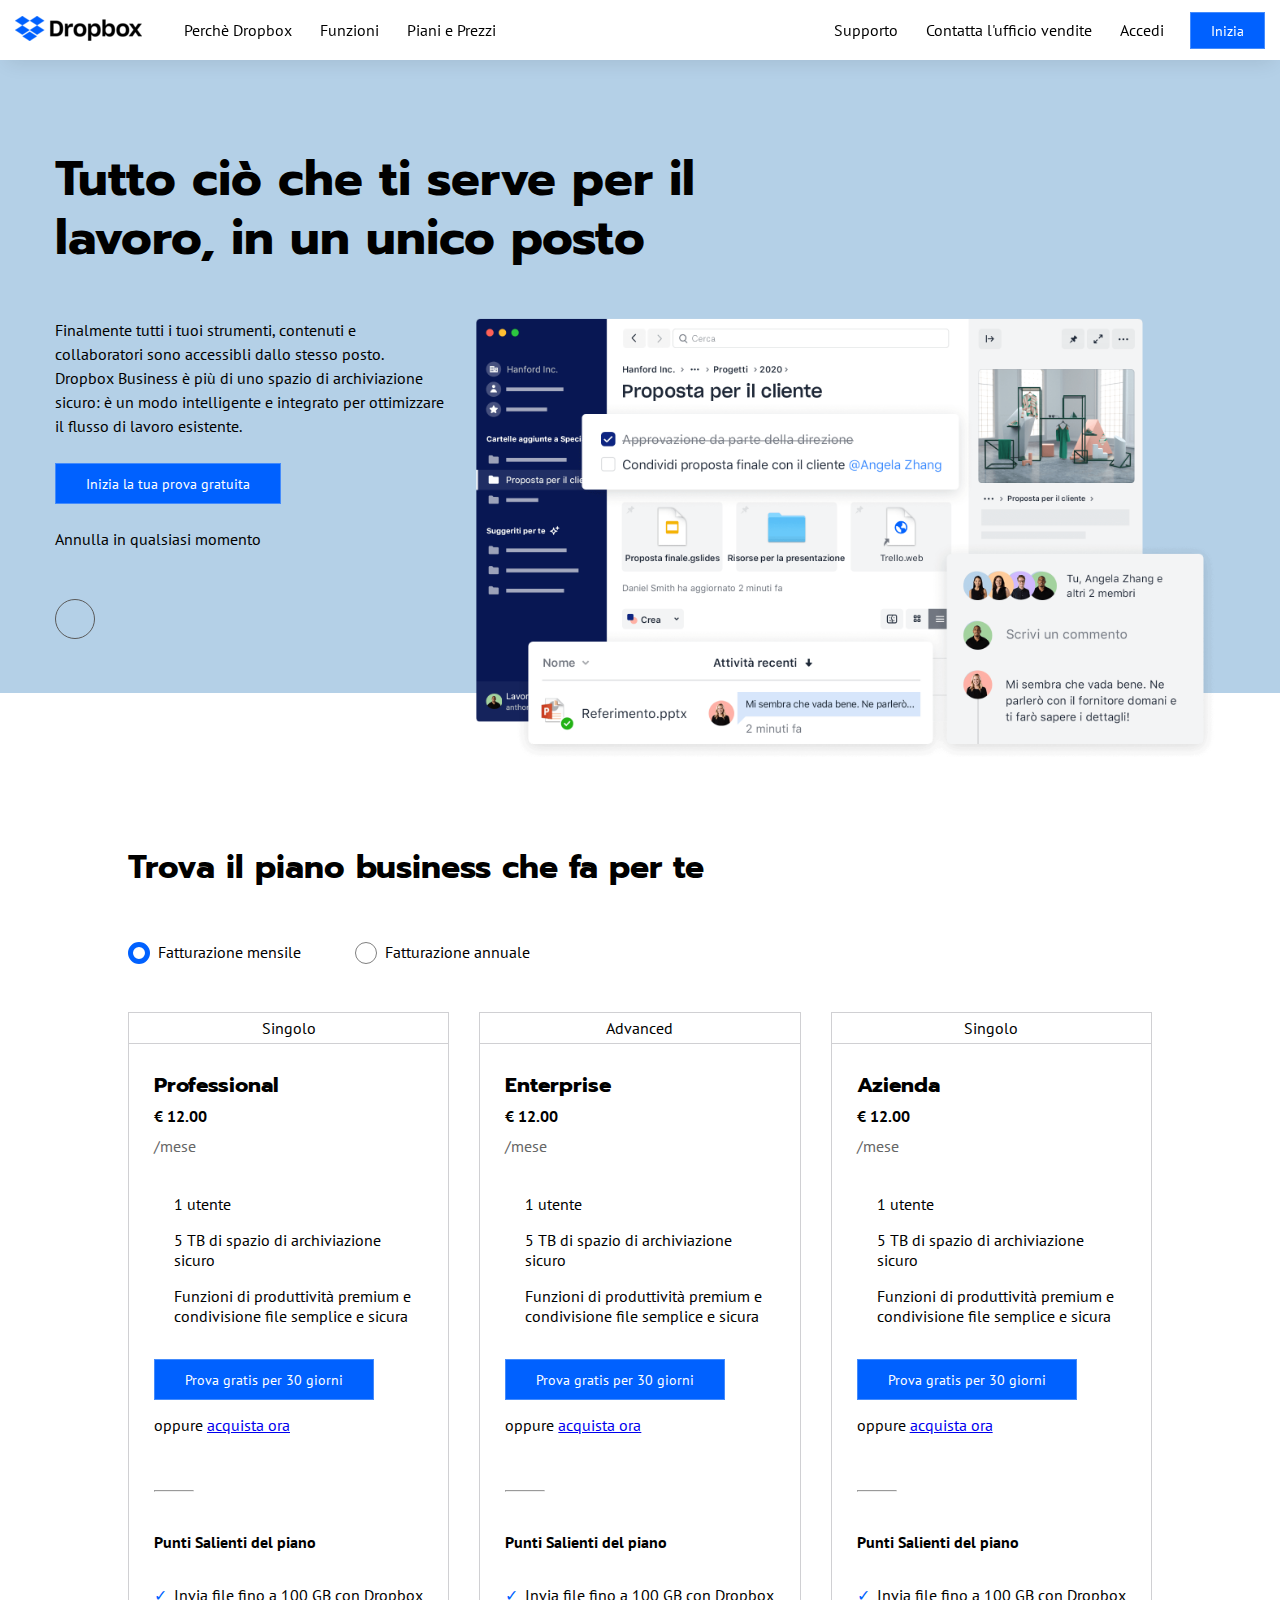
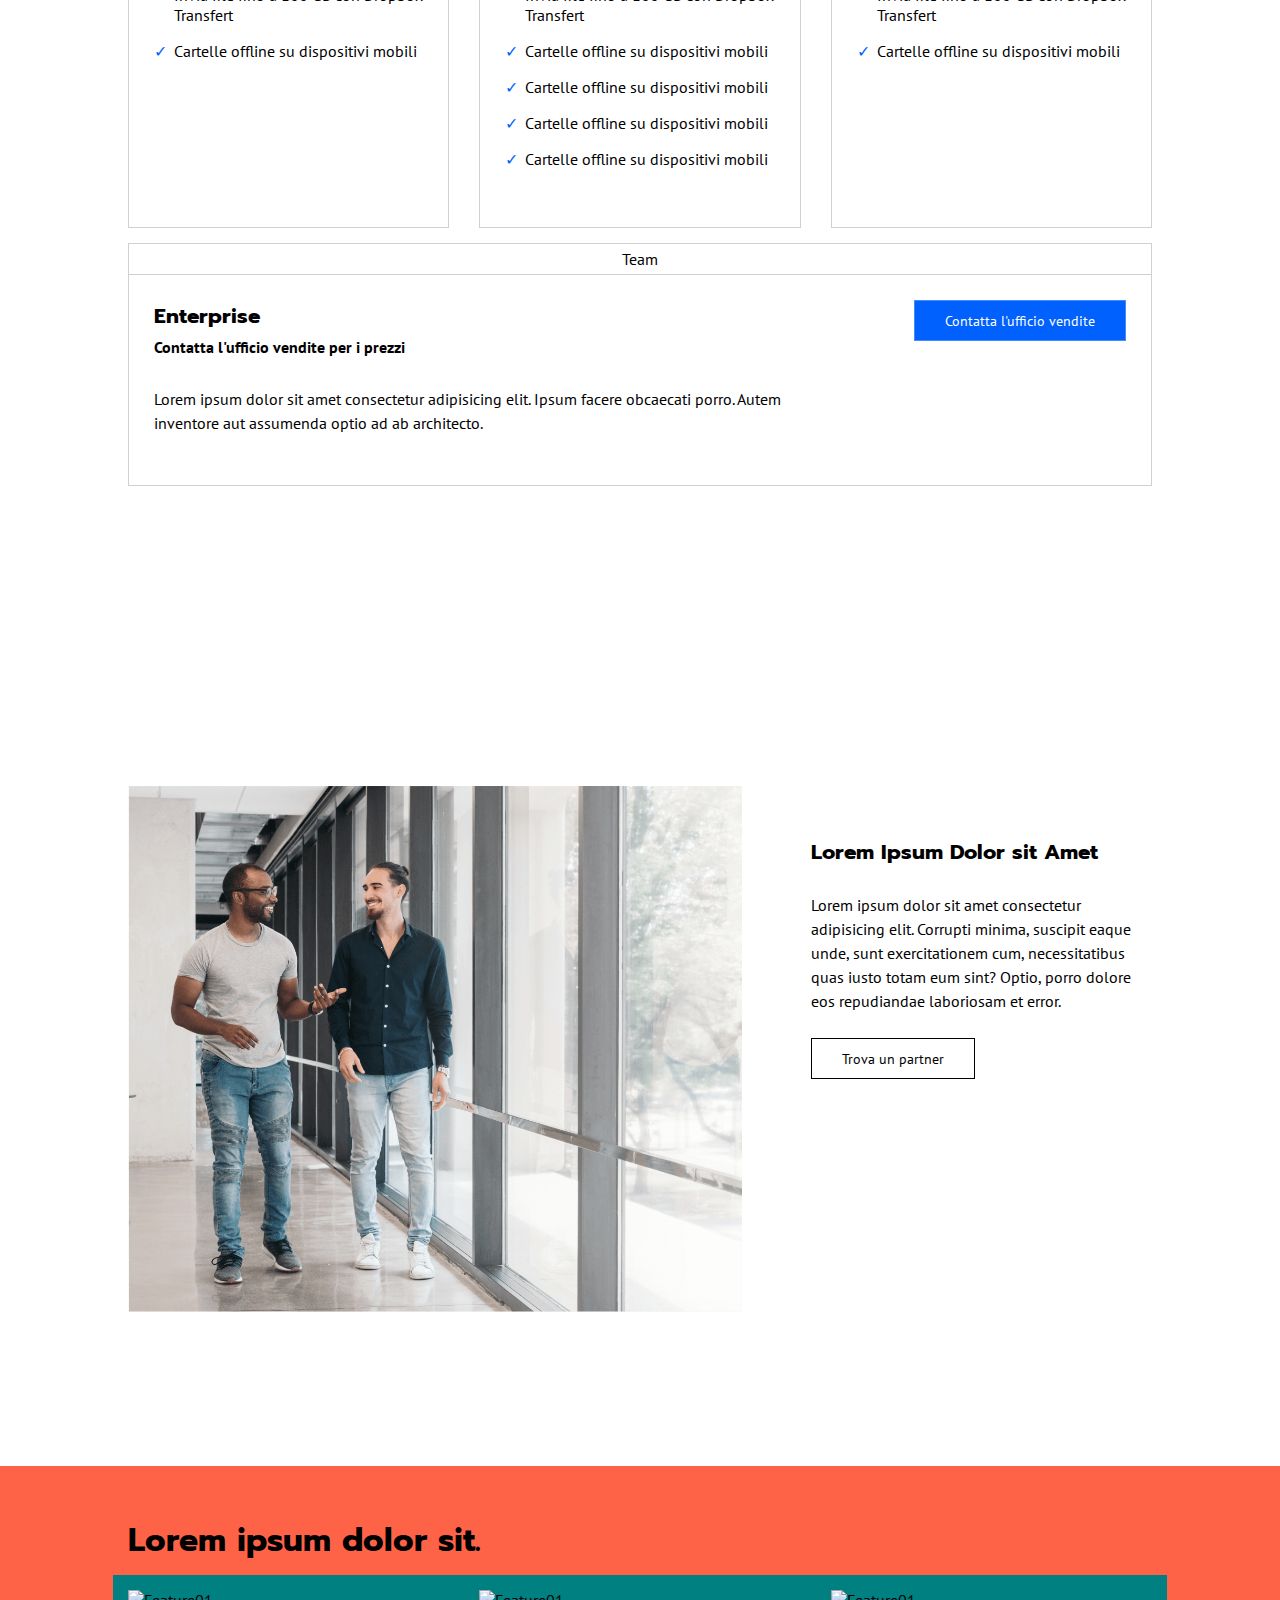
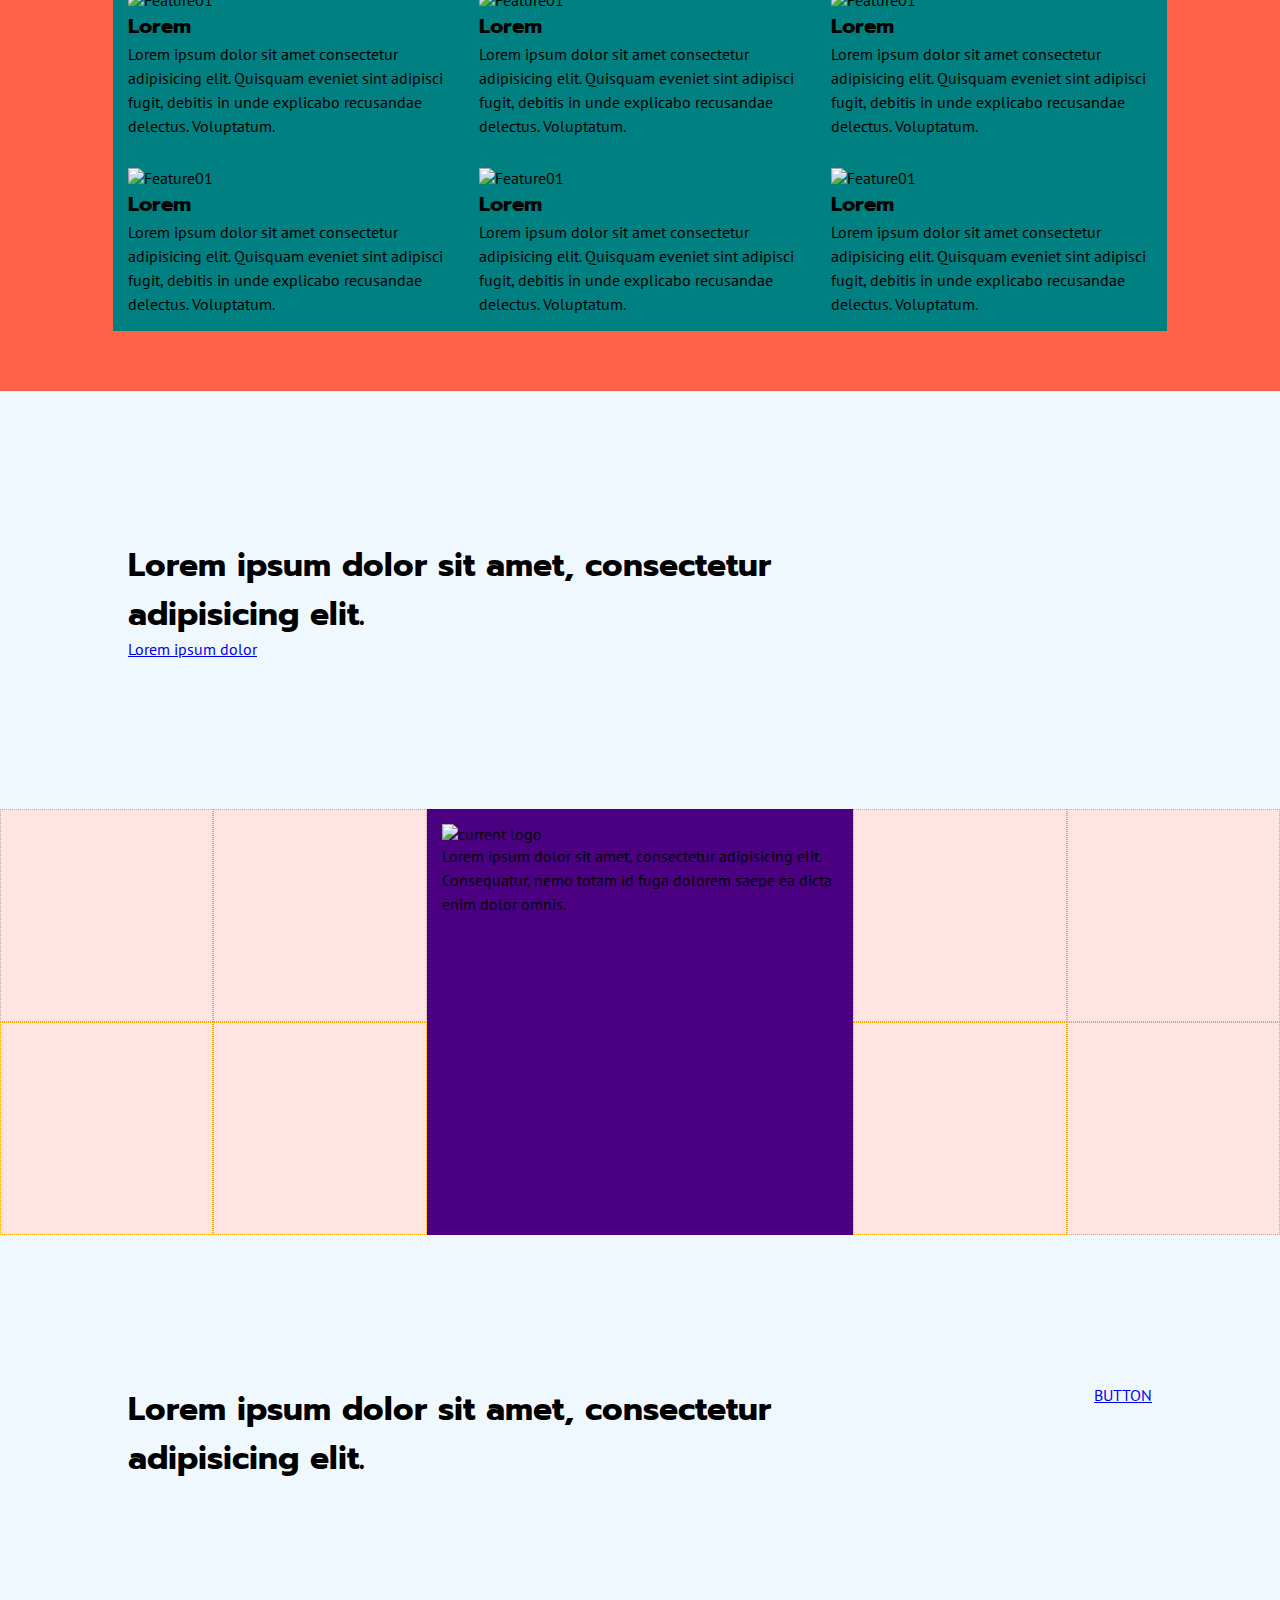
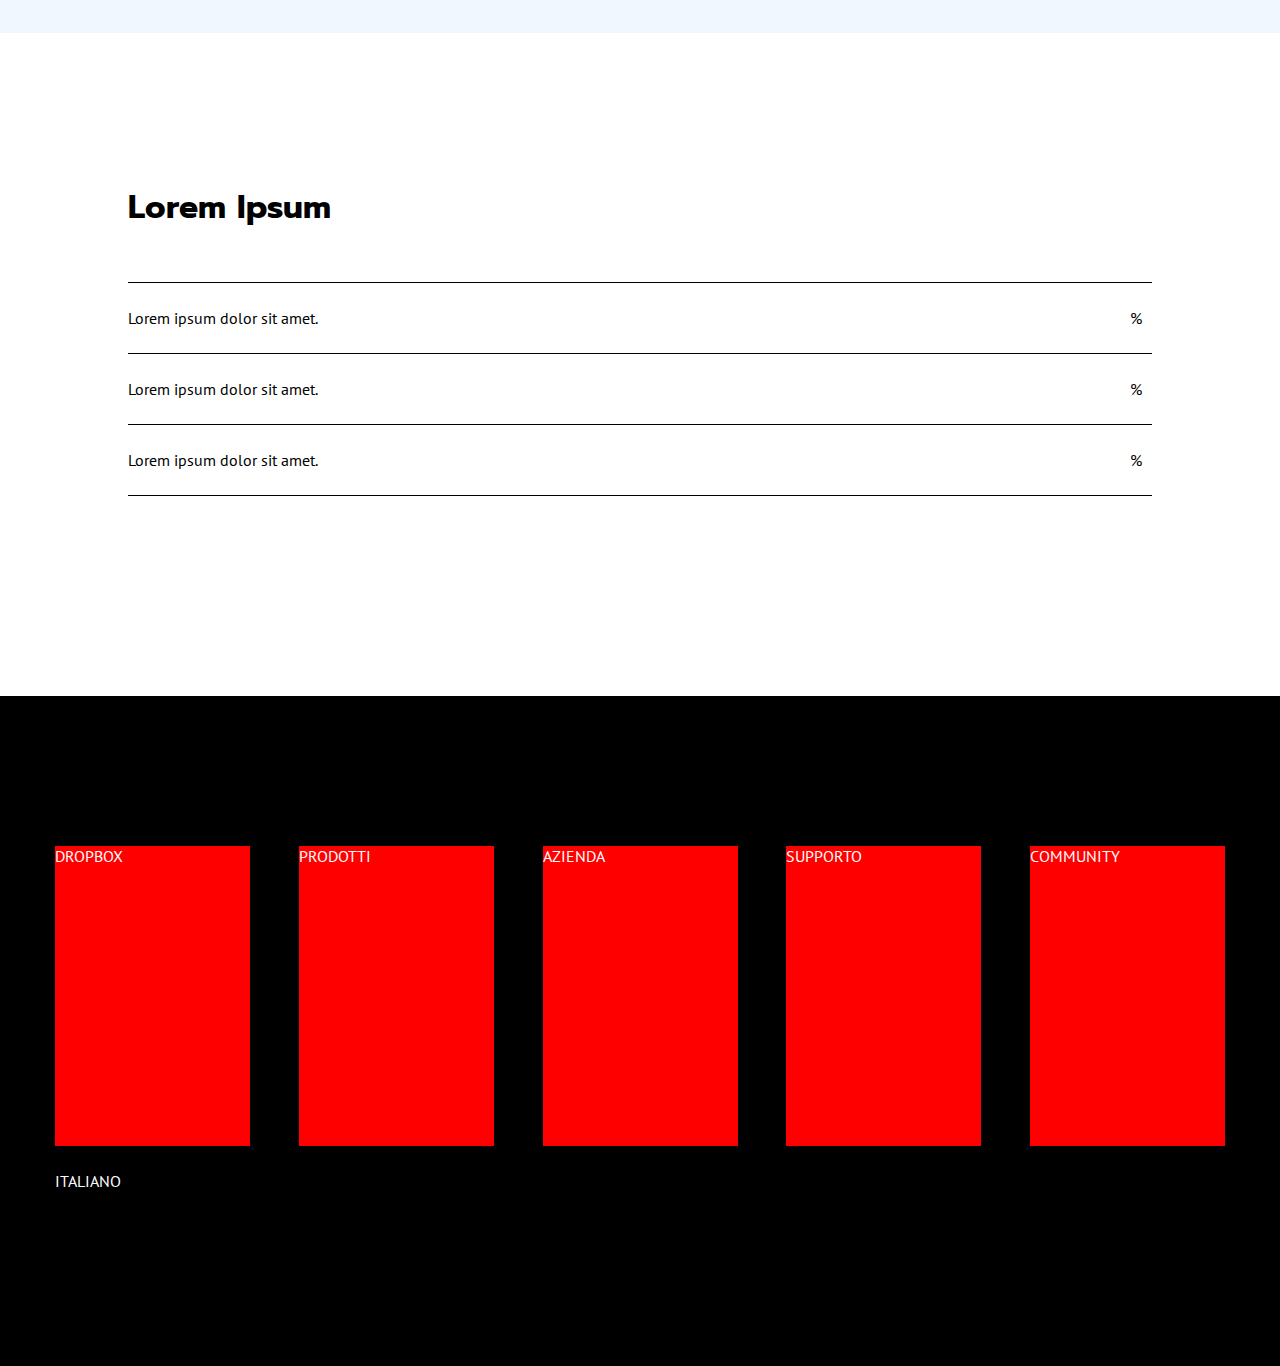
==== commit f315bc13: "Finalizzazione sezione Partner (Fine per oggi :) )" ====
--- a/index.html
+++ b/index.html
@@ -65,7 +65,7 @@
                             </a>
                         </div>
                         <div class="col-4 img-overlap">
-                            <img src="./img/jumbo.png" alt="Jumbotron Hero" class="img-hero">
+                            <img src="./img/jumbo.png" alt="Dropbox UI" class="img-hero">
                         </div>
                     </div>
                 </div>
@@ -75,12 +75,13 @@
             <section class="plans py-xxl debug">
                 <div class="wrapper-md">
                     <h2>Trova il piano business che fa per te</h2>
-                    <div class="radio py-lg">
-                        RADIO BUTTONS
+                    <div class="radio py-xl">
+                        <div class="radio-item checked">Fatturazione mensile</div>
+                        <div class="radio-item">Fatturazione annuale</div>
                     </div>
 
                     <div class="row card-fix-md">
-                        <div class="col-2 p-md">
+                        <div class="col-2 p-md ">
                             
                             <div class="card">
                                 <div class="card-title p-sm text-center">
@@ -91,16 +92,16 @@
                                     <h4>Professional</h4>
                                     <div class="font-bold py-sm">€ 12.00</div>
                                     <div class="text-grey py-sm">/mese</div>
-                                    <ul class="features-list py-lg">
-                                        <li>1 utente</li>
-                                        <li>5 TB di spazio di archiviazione sicuro</li>
-                                        <li>Funzioni di produttività premium e condivisione file semplice e sicura</li>
+                                    <ul class="icon-list py-lg">
+                                        <li><span class="font-list fa-solid fa-user"></span>1 utente</li>
+                                        <li><span class="font-list fa-solid fa-folder"></span>5 TB di spazio di archiviazione sicuro</li>
+                                        <li><span class="font-list fa-solid fa-share-nodes"></span>Funzioni di produttività premium e condivisione file semplice e sicura</li>
                                     </ul>
                                     <a href="#" class="btn btn-lg btn-blue">Prova gratis per 30 giorni</a>
                                     <div class="py-md">oppure <a href="#">acquista ora</a></div>
                                     <hr class="card-separator">
                                     <span class="font-bold py-lg">Punti Salienti del piano</span>
-                                    <ul class="checked-list py-lg">
+                                    <ul class="icon-list checkmark py-lg">
                                         <li>Invia file fino a 100 GB con Dropbox Transfert</li>
                                         <li>Cartelle offline su dispositivi mobili</li>
                                     </ul>
@@ -112,24 +113,27 @@
                             
                             <div class="card">
                                 <div class="card-title p-sm text-center">
-                                    <i class="fa-solid fa-user"></i>
-                                    <span>Singolo</span>
+                                    <i class="fa-solid fa-users"></i>
+                                    <span>Advanced</span>
                                 </div>
                                 <div class="card-container p-lg">
-                                    <h4>Professional</h4>
+                                    <h4>Enterprise</h4>
                                     <div class="font-bold py-sm">€ 12.00</div>
                                     <div class="text-grey py-sm">/mese</div>
-                                    <ul class="features-list py-lg">
-                                        <li>1 utente</li>
-                                        <li>5 TB di spazio di archiviazione sicuro</li>
-                                        <li>Funzioni di produttività premium e condivisione file semplice e sicura</li>
+                                    <ul class="icon-list py-lg">
+                                        <li><span class="font-list fa-solid fa-users"></span>1 utente</li>
+                                        <li><span class="font-list fa-solid fa-folder"></span>5 TB di spazio di archiviazione sicuro</li>
+                                        <li><span class="font-list fa-solid fa-share-nodes"></span>Funzioni di produttività premium e condivisione file semplice e sicura</li>
                                     </ul>
                                     <a href="#" class="btn btn-lg btn-blue">Prova gratis per 30 giorni</a>
                                     <div class="py-md">oppure <a href="#">acquista ora</a></div>
                                     <hr class="card-separator">
                                     <span class="font-bold py-lg">Punti Salienti del piano</span>
-                                    <ul class="checked-list py-lg">
+                                    <ul class="icon-list checkmark py-lg">
                                         <li>Invia file fino a 100 GB con Dropbox Transfert</li>
+                                        <li>Cartelle offline su dispositivi mobili</li>
+                                        <li>Cartelle offline su dispositivi mobili</li>
+                                        <li>Cartelle offline su dispositivi mobili</li>
                                         <li>Cartelle offline su dispositivi mobili</li>
                                     </ul>
                                 </div>
@@ -140,23 +144,23 @@
                             
                             <div class="card">
                                 <div class="card-title p-sm text-center">
-                                    <i class="fa-solid fa-user"></i>
+                                    <i class="fa-solid fa-building"></i>
                                     <span>Singolo</span>
                                 </div>
                                 <div class="card-container p-lg">
-                                    <h4>Professional</h4>
+                                    <h4>Azienda</h4>
                                     <div class="font-bold py-sm">€ 12.00</div>
                                     <div class="text-grey py-sm">/mese</div>
-                                    <ul class="features-list py-lg">
-                                        <li>1 utente</li>
-                                        <li>5 TB di spazio di archiviazione sicuro</li>
-                                        <li>Funzioni di produttività premium e condivisione file semplice e sicura</li>
+                                    <ul class="icon-list py-lg">
+                                        <li><span class="font-list fa-solid fa-user"></span>1 utente</li>
+                                        <li><span class="font-list fa-solid fa-folder"></span>5 TB di spazio di archiviazione sicuro</li>
+                                        <li><span class="font-list fa-solid fa-share-nodes"></span>Funzioni di produttività premium e condivisione file semplice e sicura</li>
                                     </ul>
                                     <a href="#" class="btn btn-lg btn-blue">Prova gratis per 30 giorni</a>
                                     <div class="py-md">oppure <a href="#">acquista ora</a></div>
                                     <hr class="card-separator">
                                     <span class="font-bold py-lg">Punti Salienti del piano</span>
-                                    <ul class="checked-list py-lg">
+                                    <ul class="icon-list checkmark py-lg">
                                         <li>Invia file fino a 100 GB con Dropbox Transfert</li>
                                         <li>Cartelle offline su dispositivi mobili</li>
                                     </ul>
@@ -170,11 +174,18 @@
                        <div class="col-6">
                             <div class="card">
                                 <div class="card-title p-sm text-center">
-                                    <i class="fa-solid fa-user"></i>
+                                    <i class="fa-solid fa-building"></i>
                                     <span>Team</span>
                                 </div>
-                                <div class="card-container p-lg">
-                                 
+                                <div class="card-container flex p-lg">
+                                    <div class="col-4">
+                                        <h4>Enterprise</h4>
+                                        <div class="font-bold py-sm">Contatta l'ufficio vendite per i prezzi</div>
+                                        <p class="py-lg">Lorem ipsum dolor sit amet consectetur adipisicing elit. Ipsum facere obcaecati porro. Autem inventore aut assumenda optio ad ab architecto.</p>
+                                    </div>
+                                    <div class="col-2 text-right">
+                                        <a href="#" class="btn btn-lg btn-blue">Contatta l'ufficio vendite</a>
+                                    </div>
                                 </div>
                             </div>
                        </div>
@@ -189,11 +200,12 @@
                 <div class="wrapper-md">
                     <div class="row" id="sect-partners">
                         <div class="col-4">
-                            <img src="" alt="Find new Dropbox partners">
-                        </div>
-                        <div class="col-2">
+                            <img src="./img/partner.png" alt="Find new Dropbox partners">
+                        </div>
+                        <div class="col-2 pt-xl">
                             <h4>Lorem Ipsum Dolor sit Amet</h4>
-                            <p> Lorem ipsum dolor sit amet consectetur adipisicing elit. Corrupti minima, suscipit eaque unde, sunt exercitationem cum, necessitatibus quas iusto totam eum sint? Optio, porro dolore eos repudiandae laboriosam et error.</p>
+                            <p class="py-lg"> Lorem ipsum dolor sit amet consectetur adipisicing elit. Corrupti minima, suscipit eaque unde, sunt exercitationem cum, necessitatibus quas iusto totam eum sint? Optio, porro dolore eos repudiandae laboriosam et error.</p>
+                            <a href="#" class="btn btn-lg btn-outline">Trova un partner</a>
                         </div>
                     </div>
                 </div>
--- a/css/debug.css
+++ b/css/debug.css
@@ -1,66 +1,4 @@
 /* ---DEBUG--- */
-
-.debug.navbar{
-    background-color: red;
-}
-
-.debug.navbar .col-3{
-    background-color:lightblue;
-}
-
-.debug .jumbotron{
-    background-color: aquamarine;
-}
-
-.debug .jumbotron .wrapper-lg{
-    background-color: burlywood;
-}
-
-.debug .jumbotron .col-2{
-    background-color:chartreuse;
-}
-
-.debug .jumbotron .col-3{
-    background-color:deepskyblue;
-}
-
-.debug img{
-    background-color: orange;
-}
-
-.debug .radio{
-    background-color: beige;
-}
-
-.debug .plans .col-2{
-    background-color: darkolivegreen;
-}
-
-.debug .row .card{
-    background-color: hotpink;
-    height: 400px;
-}
-
-.debug  .card{
-    background-color: yellowgreen;
-    height: 100px;
-}
-
-.debug .card-title{
-    background-color: lightsalmon;
-}
-
-.debug.plans .row{
-    background-color: mediumturquoise;
-}
-
-.debug .partners{
-    background-color: palegreen;
-}
-
-.debug .partners .row{
-    background-color:sandybrown;
-}
 
 .debug .claim{
     background-color: aliceblue;
@@ -80,4 +18,6 @@
     height: 300px;
 }
 
+
+
 /* ---/DEBUG--- */--- a/css/master.css
+++ b/css/master.css
@@ -15,6 +15,7 @@
 /* text */
 .text-violet{color: #61082b;}
 .text-light{color: white;}
+.text-grey{color: #666666;}
 
 /* LAYOUT */
 
@@ -24,8 +25,11 @@
 .justify-between{justify-content: space-between;}
 .justify-around{justify-content: space-around;}
 
+
+
 .row{display: flex;}
 .row-wrap{flex-wrap: wrap;}
+.flex{display: flex;}
 
 .col-1{width: calc(100% / 6);}
 .col-2{width: calc(100% / 6 * 2);}
@@ -74,50 +78,293 @@
 .py-xl{padding: 50px 0px;}
 .py-xxl{padding: 150px 0px;}
 
+.pt-sm{padding-top: 5px;}
+.pt-md{padding-top: 15px;}
+.pt-lg{padding-top: 25px;}
+.pt-xl{padding-top: 50px;}
+.pt-xxl{padding-top: 150px;}
+
+
+.mb-sm{margin-bottom: 5px;}
+.mb-md{margin-bottom: 15px;}
+.mb-lg{margin-bottom: 25px;}
+.mb-xl{margin-bottom: 50px;}
+.mb-xxl{margin-bottom: 150px;}
+
+.ml-sm{left: 5px;}
+.ml-md{left: 15px;}
+.ml-lg{left: 25px;}
+.ml-xl{left: 50px;}
+.ml-xxl{left: 150px;}
+
+.m-sm{margin: 5px;}
+.m-md{margin: 15px;}
+.m-lg{margin: 25px;}
+.m-xl{margin: 50px;}
+.m-xxl{margin: 150px;}
+
+.my-sm{margin: 5px 0px;}
+.my-md{margin: 15px 0px;}
+.my-lg{margin: 25px 0px;}
+.my-xl{margin: 50px 0px;}
+.my-xxl{margin: 150px 0px;}
+
+
+.h-100{height: 100%;}
+.w-100{width: 100%;}
+
 
 /* TYPO */
 
 html{font-family: 'PT Sans', sans-serif;}
 h1, h2, h3, h4, h5, h6 {font-family: 'Prompt', sans-serif;}
 
-h1{font-size: 3rem;}
+h1{
+    font-size: 3rem;
+    line-height: 3.7rem;
+}
+
 h2{font-size: 2rem;}
-h4{font-size: 1.1rem;}
+h4{font-size: 1.3rem;}
+
+p{line-height: 1.5rem;}
 
 .text-right{text-align: right;}
 .text-left{text-align: left;}
 .text-center{text-align: center;}
 
+.font-bold{font-weight: bold;}
+
+
+/* FORM CONTROLS */
+
+.btn{
+    display: inline-block;
+    text-decoration: none;   
+    font-size: .9rem;
+    color: white;
+    transition: all .5s ease;
+}
+
+.btn-lg{padding: 10px 30px;}
+.btn-md{padding: 8px 20px;}
+
+
+.btn-blue{
+    background-color: #0061ff;
+    border: 1px solid #448bfc;
+    color: white;
+}
+
+.btn-blue:hover{
+    background-color: #448bfc;
+    box-shadow: 0px 9px 20px -7px rgba(0,0,0,0.5);
+}
+
+.btn-outline{
+    background-color: white;
+    border: 1px solid black;
+    color: black;
+}
+
+.btn-outline:hover{
+    color: white;
+    background-color: #448bfc;
+    border: 1px solid #448bfc;
+    box-shadow: 0px 9px 20px -7px rgba(0,0,0,0.5);
+}
+
 /* NAVBAR */
+
+header{
+    background-color: white;
+    border-bottom: #d1d9e1;
+    box-shadow: 0px 9px 20px -7px rgba(0,0,0,0.1);
+    z-index: 999;
+}
+
 .navbar{
     display: flex;
     position: fixed;
     width: 100%;
     justify-content: space-between;
     align-items: center;
-    padding: 0px 10px;
-    height: 50px;
+    padding: 0px 15px;
+    height: 60px;
+    
+}
+
+.navbar-logo{
+    margin-right: 30px;
 }
 
 .navbar-nav{
-    display: inline-block;
+   
+    display: inline-block;
+    line-height: 60px;
+    margin-right: 10px;
 }
 
 .navbar-nav ul li{
-    display: inline-block;
+    position: relative;
+    display: inline-block;
+    margin: 0px 12px;
 }
 
 .navbar-nav ul li a{
     text-decoration: none;
-}
+    color: black;
+}
+
+.navbar-nav ul li a::after{
+    position: absolute;
+    left: 50%;
+    bottom: 0;
+    content: '';
+    opacity: 0;
+    width: 0%;
+    height: 2px;
+    background-color: rgb(51, 51, 51);
+    transition: all .5s ease;
+}
+
+.navbar-nav ul li:hover a::after{
+    width: 100%;
+    left: 0;
+    opacity: 1;
+}
+
+
 
 /* JUMBOTRON */
 
-.jumbotron{
-    padding: 50px;
-}
+
+.jumbotron h1{
+    max-width: 60%;
+}
+
+.jumbotron .img-hero{
+    width: 100%;
+}
+
+.jumbotron .col-4.img-overlap{
+    max-height: 363px;
+}
+
+
+/* Freccia + transizione */
+
+.arrow-down{
+    display: inline-block;
+    position: relative;
+    border: 1px solid rgb(90, 90, 90);
+    border-radius: 50%;
+    width: 40px;
+    height: 40px;
+    text-align: center;
+    line-height: 38px;
+    color: black;
+    transition: all .5s ease;
+}
+
+.arrow-down::after{
+    position: absolute;
+    font-size: .8rem;
+    left: 50%;
+    top: 30%;
+    transform: translate(-50%, -50%);
+    content: 'VAI';
+    opacity: 0;
+    transition: all .3s ease;
+}
+
+.arrow-down:hover{
+    background-color: #99b2c7;
+    border-color: #99b2c7;
+    padding-top: 7px;
+    width: 80px;
+    border-radius: 10px;
+}
+
+.arrow-down:hover::after{
+    opacity: 1;
+}
+
 
 /* PRICING PLANS CARDS */
+
+.radio .radio-item{
+    padding-left: 30px;
+    position: relative;
+    display: inline-block;
+    margin-right: 50px;
+}
+
+.radio .radio-item::before{
+    content: '';
+    position: absolute;
+    width: 20px;
+    height: 20px;
+    left: 0;
+    border-radius: 50%;
+    border: 1px solid gray;
+}
+
+.radio .radio-item.checked::before{
+    border: 5px solid #0061ff;
+    width: 12px;
+    height: 12px;
+}
+
+
+
+.card{
+    border: 1px solid #d0d0d3;
+    height: 100%;
+}
+
+.card .card-title{
+    border-bottom: 1px solid #d0d0d3;
+}
+
+.card-container .icon-list{
+    position: relative;
+    list-style-type: none;
+    padding-left: 20px;
+}
+
+.card-container .icon-list li{
+    position: relative;
+  padding: 8px 0px;
+}
+
+
+.card-container .icon-list.checkmark li::before{
+    content: '\2713';
+    color: #0061ff;
+    position: absolute;
+    left: -20px;
+}
+
+.font-list{
+    position: absolute;
+    left: -25px;
+    top: 10px;
+}
+
+.card-separator{
+    margin: 40px 0px;
+    width: 40px;
+    color: white;
+}
+
+/* FIND PARTNERS */
+
+#sect-partners img{
+    max-width: 90%;
+}
+
+
 
 /* PARTNERS */
 
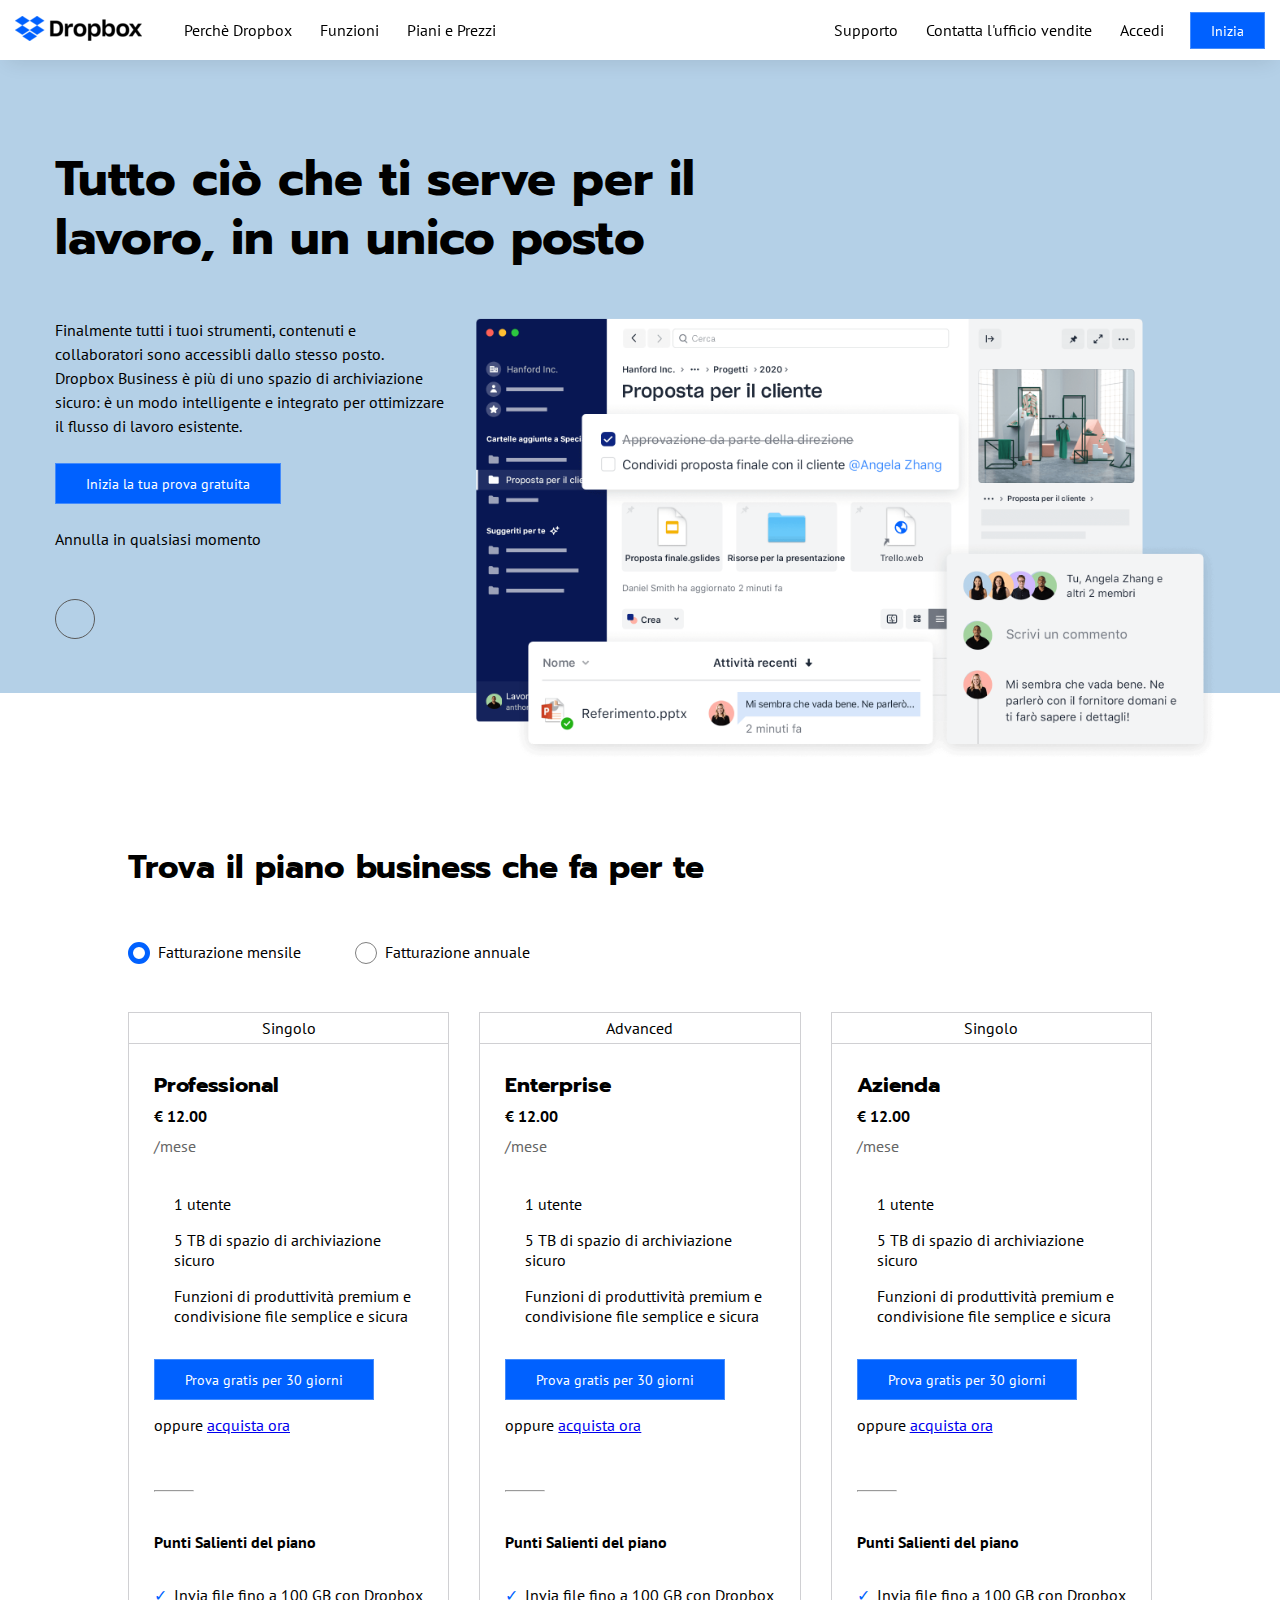
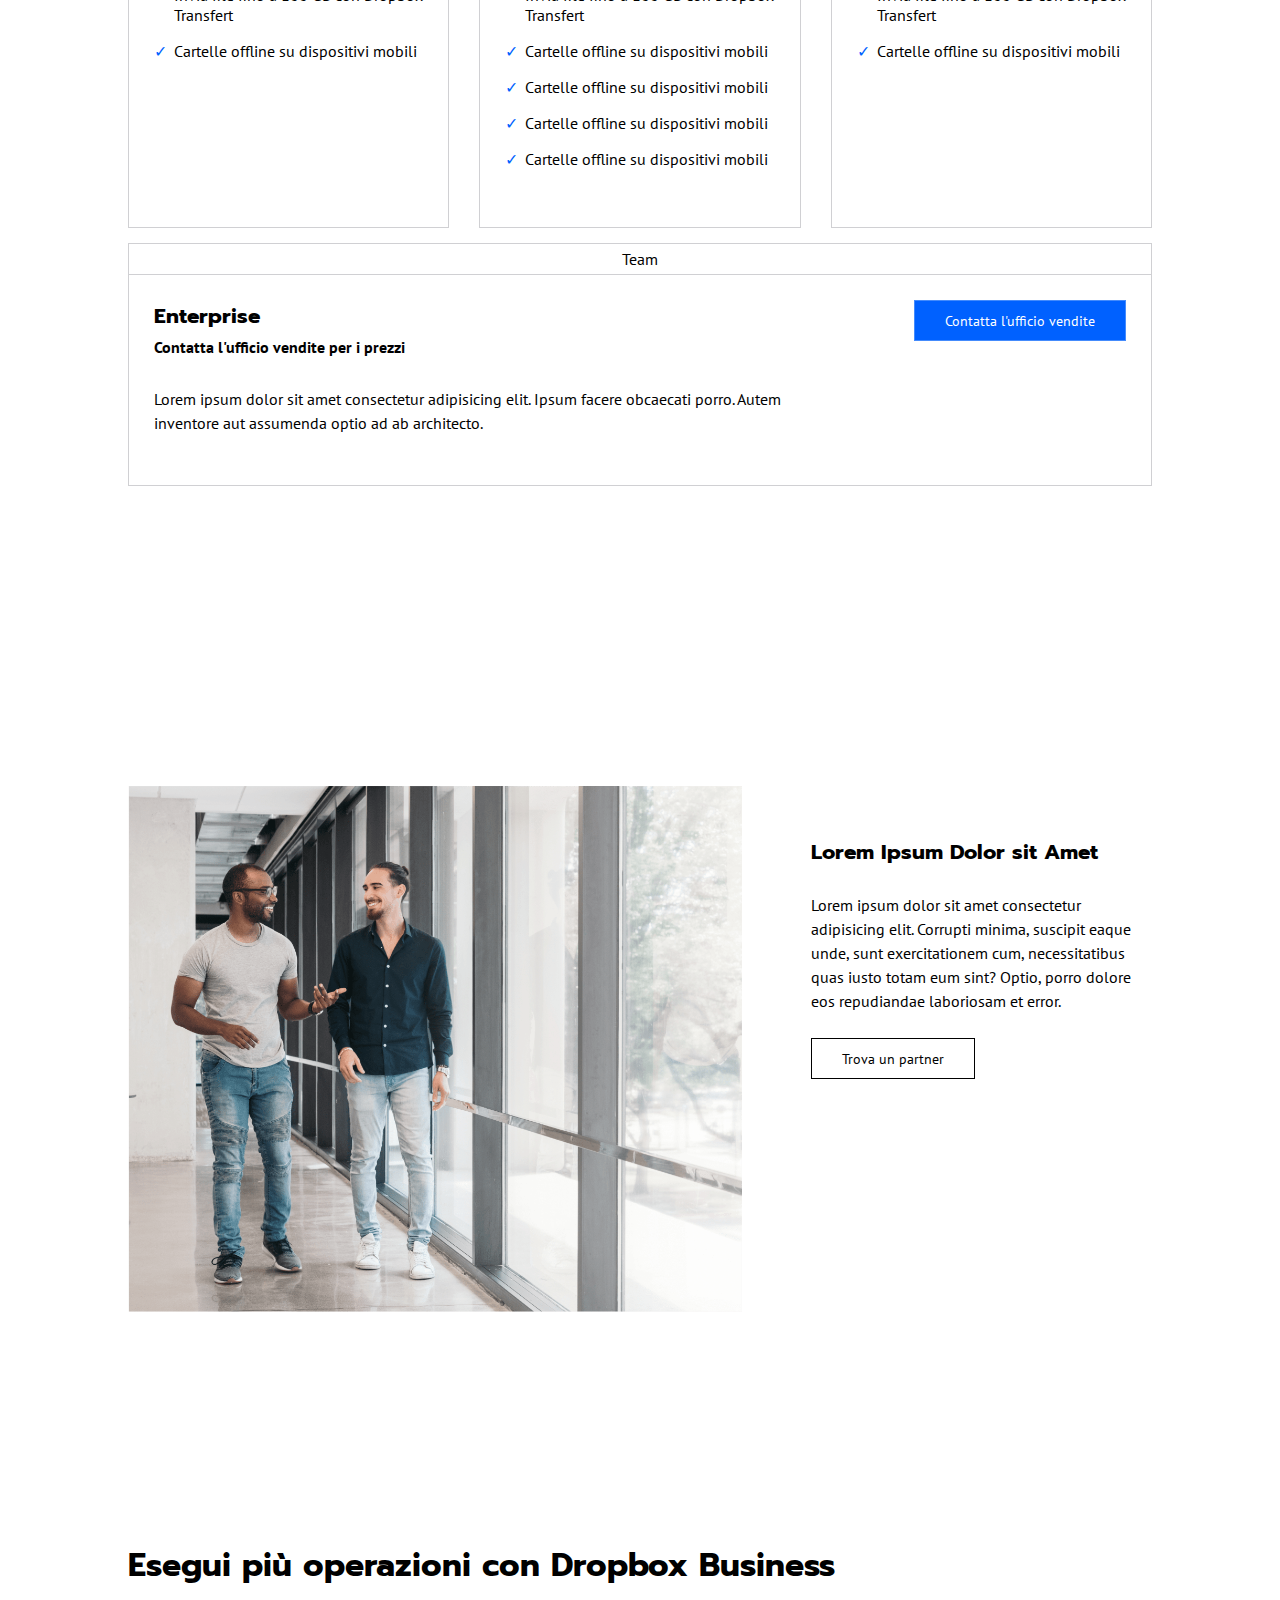
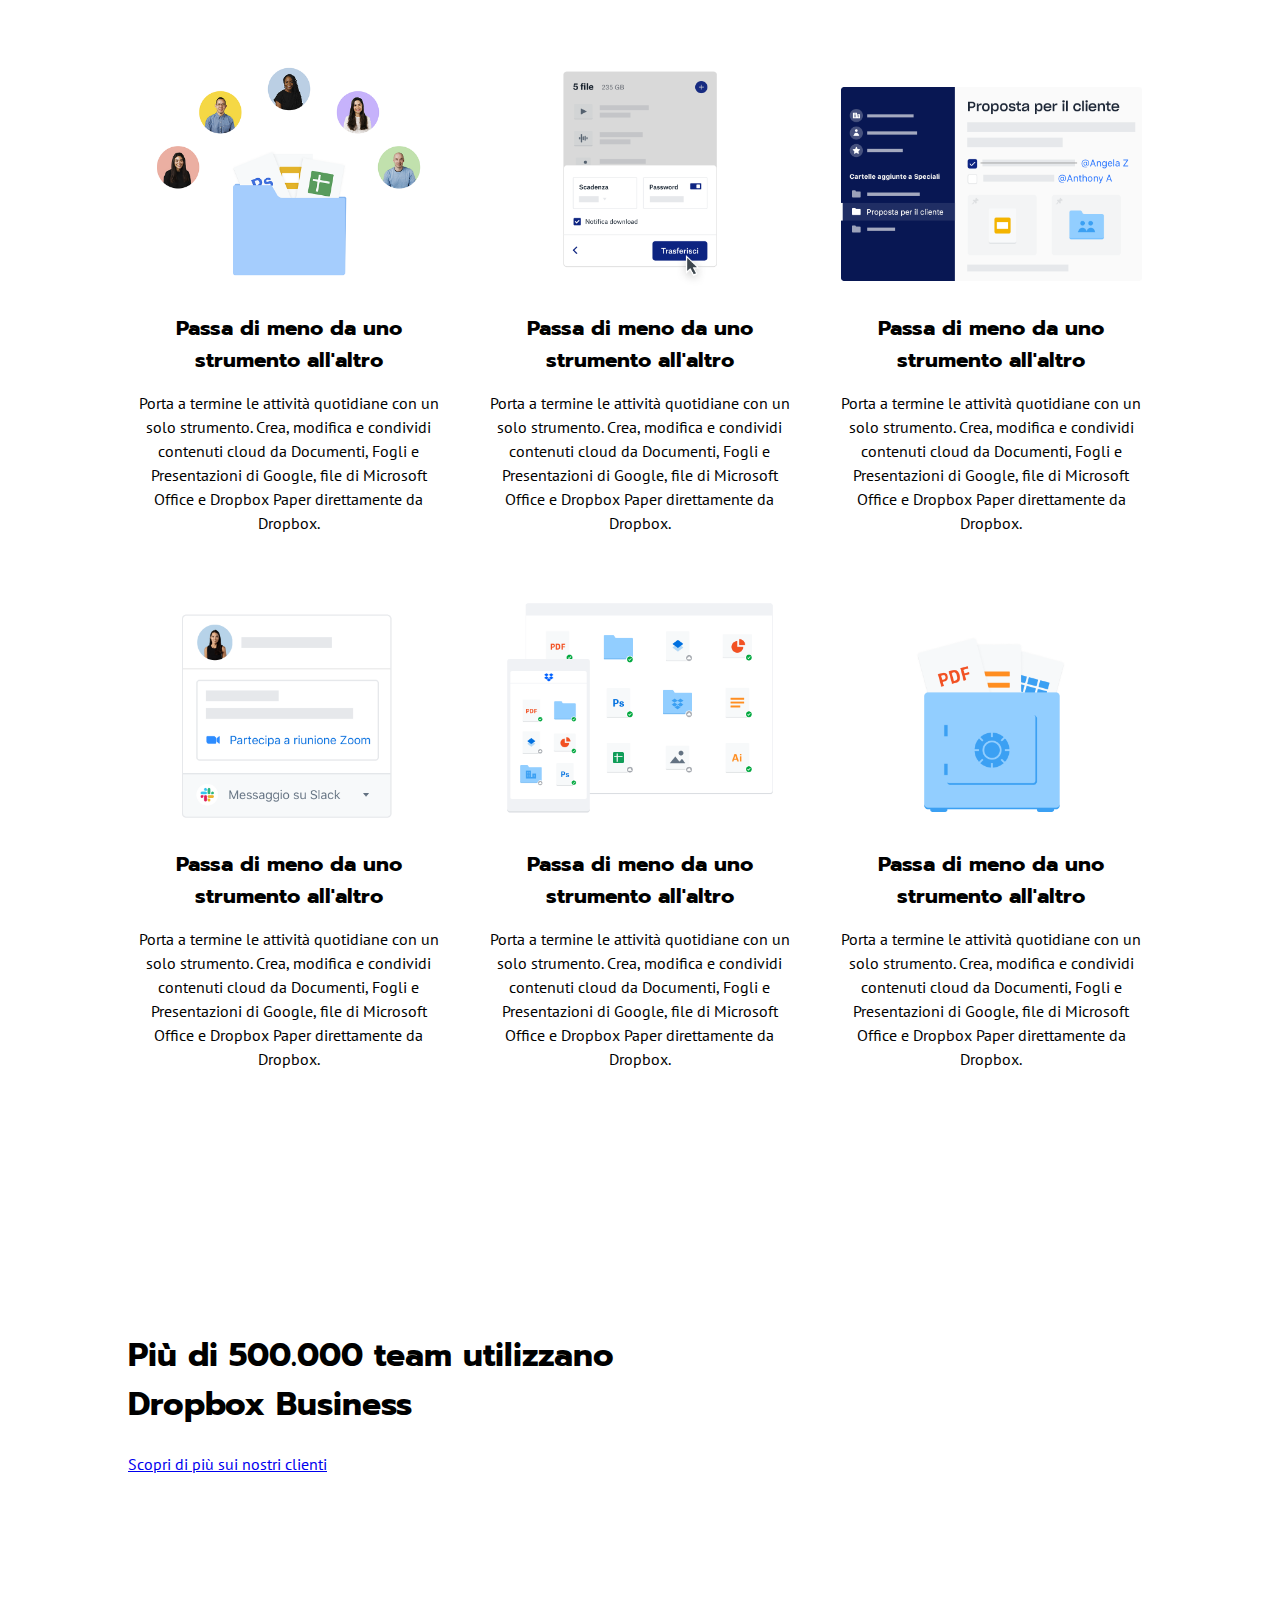
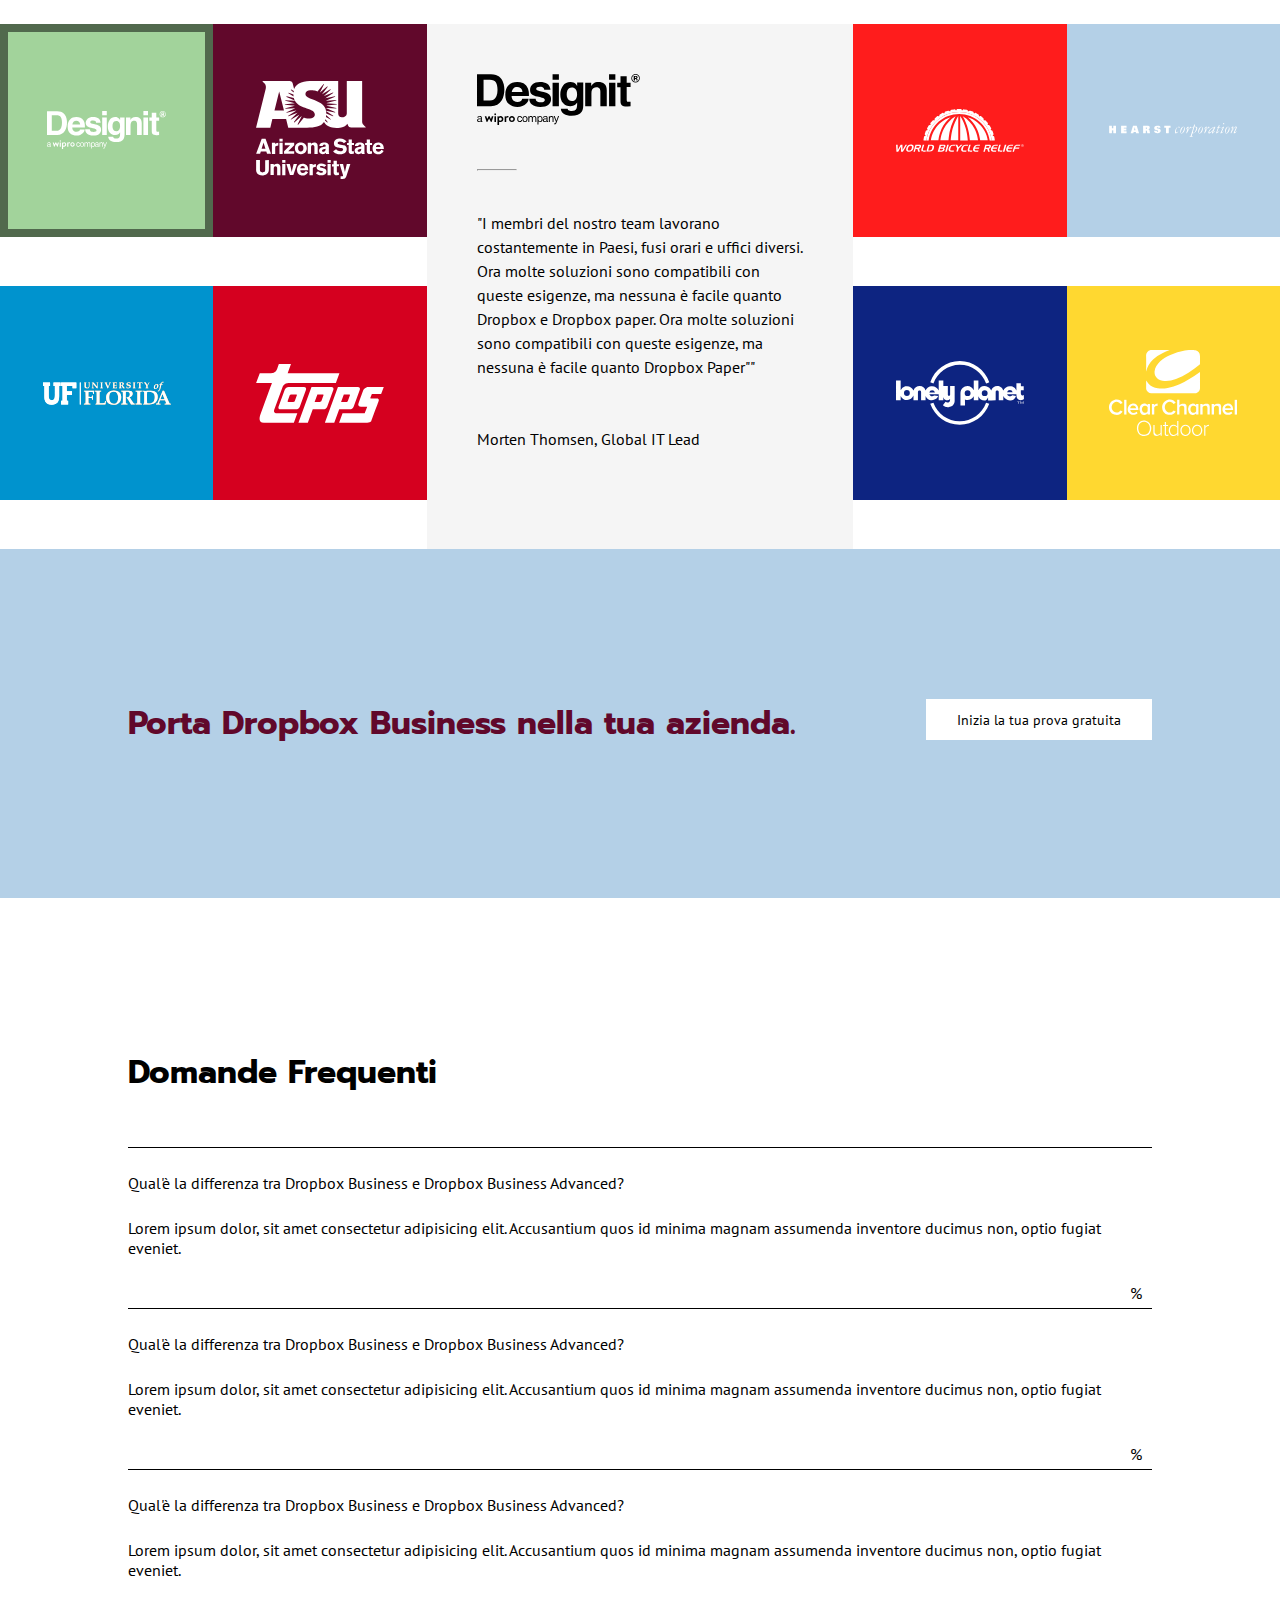
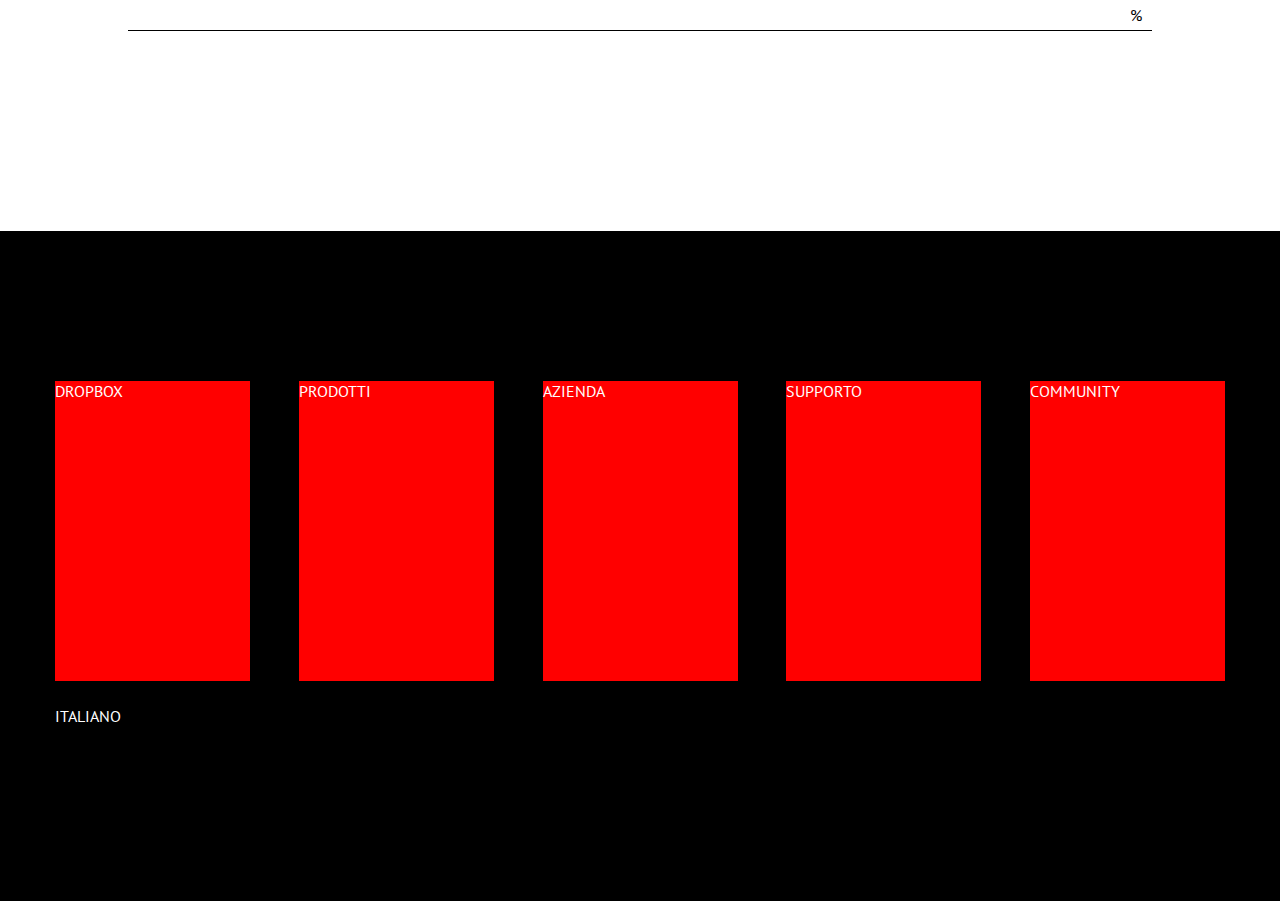
==== commit 778cd6ca: "Finalizzazione Box Loghi / Claim" ====
--- a/index.html
+++ b/index.html
@@ -47,7 +47,7 @@
             </div>
         </header>
 
-        <main class="navbar-fix debug">
+        <main class="navbar-fix">
             
             <!-- JUMBOTRON -->
             <section class="jumbotron bg-light">
@@ -72,7 +72,7 @@
             </section>
 
             <!-- PLANS -->
-            <section class="plans py-xxl debug">
+            <section class="plans py-xxl">
                 <div class="wrapper-md">
                     <h2>Trova il piano business che fa per te</h2>
                     <div class="radio py-xl">
@@ -214,37 +214,37 @@
             <!-- FEATURES -->
             <section class="features py-xl">
                 <div class="wrapper-md">
-                    <h2>Lorem ipsum dolor sit.</h2>
-                    <div class="row row-wrap py-lg card-fix-md">
-                        <div class="col-2 p-md">
-                            <img src="" alt="Feature01">
-                            <h4>Lorem</h4>
-                            <p>Lorem ipsum dolor sit amet consectetur adipisicing elit. Quisquam eveniet sint adipisci fugit, debitis in unde explicabo recusandae delectus. Voluptatum.</p>
-                        </div>
-                        <div class="col-2 p-md">
-                            <img src="" alt="Feature01">
-                            <h4>Lorem</h4>
-                            <p>Lorem ipsum dolor sit amet consectetur adipisicing elit. Quisquam eveniet sint adipisci fugit, debitis in unde explicabo recusandae delectus. Voluptatum.</p>
-                        </div>
-                        <div class="col-2 p-md">
-                            <img src="" alt="Feature01">
-                            <h4>Lorem</h4>
-                            <p>Lorem ipsum dolor sit amet consectetur adipisicing elit. Quisquam eveniet sint adipisci fugit, debitis in unde explicabo recusandae delectus. Voluptatum.</p>
-                        </div>
-                        <div class="col-2 p-md">
-                            <img src="" alt="Feature01">
-                            <h4>Lorem</h4>
-                            <p>Lorem ipsum dolor sit amet consectetur adipisicing elit. Quisquam eveniet sint adipisci fugit, debitis in unde explicabo recusandae delectus. Voluptatum.</p>
-                        </div>
-                        <div class="col-2 p-md">
-                            <img src="" alt="Feature01">
-                            <h4>Lorem</h4>
-                            <p>Lorem ipsum dolor sit amet consectetur adipisicing elit. Quisquam eveniet sint adipisci fugit, debitis in unde explicabo recusandae delectus. Voluptatum.</p>
-                        </div>
-                        <div class="col-2 p-md">
-                            <img src="" alt="Feature01">
-                            <h4>Lorem</h4>
-                            <p>Lorem ipsum dolor sit amet consectetur adipisicing elit. Quisquam eveniet sint adipisci fugit, debitis in unde explicabo recusandae delectus. Voluptatum.</p>
+                    <h2 class="py-lg">Esegui più operazioni con Dropbox Business</h2>
+                    <div class="row row-wrap py-lg card-fix-md text-center">
+                        <div class="col-2 p-lg">
+                            <img src="./img/business-feature-switching-tools.png" alt="Feature01" class="img-fluid">
+                            <h4 class="py-md">Passa di meno da uno strumento all'altro</h4>
+                            <p>Porta a termine le attività quotidiane con un solo strumento. Crea, modifica e condividi contenuti cloud da Documenti, Fogli e Presentazioni di Google, file di Microsoft Office e Dropbox Paper direttamente da Dropbox.</p>
+                        </div>
+                        <div class="col-2 p-lg">
+                            <img src="./img/business-feature-send-files-it.png" alt="Feature01" class="img-fluid">
+                            <h4 class="py-md">Passa di meno da uno strumento all'altro</h4>
+                            <p>Porta a termine le attività quotidiane con un solo strumento. Crea, modifica e condividi contenuti cloud da Documenti, Fogli e Presentazioni di Google, file di Microsoft Office e Dropbox Paper direttamente da Dropbox.</p>
+                        </div>
+                        <div class="col-2 p-lg">
+                            <img src="./img/business-feature-coordinate-it.png" alt="Feature01" class="img-fluid">
+                            <h4 class="py-md">Passa di meno da uno strumento all'altro</h4>
+                            <p>Porta a termine le attività quotidiane con un solo strumento. Crea, modifica e condividi contenuti cloud da Documenti, Fogli e Presentazioni di Google, file di Microsoft Office e Dropbox Paper direttamente da Dropbox.</p>
+                        </div>
+                        <div class="col-2 p-lg">
+                            <img src="./img/business-feature-integrations-it.png" alt="Feature01" class="img-fluid">
+                            <h4 class="py-md">Passa di meno da uno strumento all'altro</h4>
+                            <p>Porta a termine le attività quotidiane con un solo strumento. Crea, modifica e condividi contenuti cloud da Documenti, Fogli e Presentazioni di Google, file di Microsoft Office e Dropbox Paper direttamente da Dropbox.</p>
+                        </div>
+                        <div class="col-2 p-lg">
+                            <img src="./img/business-feature-multi-device.png" alt="Feature01" class="img-fluid">
+                            <h4 class="py-md">Passa di meno da uno strumento all'altro</h4>
+                            <p>Porta a termine le attività quotidiane con un solo strumento. Crea, modifica e condividi contenuti cloud da Documenti, Fogli e Presentazioni di Google, file di Microsoft Office e Dropbox Paper direttamente da Dropbox.</p>
+                        </div>
+                        <div class="col-2 p-lg">
+                            <img src="./img/business-feature-security.png" alt="Feature01" class="img-fluid">
+                            <h4 class="py-md">Passa di meno da uno strumento all'altro</h4>
+                            <p>Porta a termine le attività quotidiane con un solo strumento. Crea, modifica e condividi contenuti cloud da Documenti, Fogli e Presentazioni di Google, file di Microsoft Office e Dropbox Paper direttamente da Dropbox.</p>
                         </div>
                     </div>
                 </div>
@@ -254,9 +254,9 @@
             <section class="claim py-xxl">
                 <div class="wrapper-md">
                    <div class="row">
-                        <div class="col-4">
-                            <h2>Lorem ipsum dolor sit amet, consectetur adipisicing elit.</h2>
-                            <a href="#">Lorem ipsum dolor</a>
+                        <div class="col-3">
+                            <h2 class="py-lg">Più di 500.000 team utilizzano Dropbox Business</h2>
+                            <a href="#">Scopri di più sui nostri clienti</a>
                         </div>
                    </div>
                 </div>
@@ -264,39 +264,57 @@
 
 
             <!-- OUR PARTNERS -->
-            <section class="our-partners">
+            <section class="our-partners>
                 <div class="wrapper-fs">
                     <div class="row">
                         <div class="col-2 row row-wrap">
                             <div class="col-3">
-                                <div class="logo-squared"></div>
-                            </div>
-                            <div class="col-3">
-                                <div class="logo-squared"></div>
-                            </div>
-                            <div class="col-3">
-                                <div class="logo-squared"></div>
-                            </div>
-                            <div class="col-3">
-                                <div class="logo-squared"></div>
-                            </div>
-                        </div>
-                        <div class="col-2 p-md">
-                            <img src="" alt="current logo">
-                            <p>Lorem ipsum dolor sit amet, consectetur adipisicing elit. Consequatur, nemo totam id fuga dolorem saepe ea dicta enim dolor omnis.</p>
+                                <div class="logo-squared bg-green active">
+                                    <img src="./img/designit.svg" alt="">
+                                </div>
+                            </div>
+                            <div class="col-3">
+                                <div class="logo-squared bg-violet">
+                                    <img src="./img/arizona_state_university.svg" alt="">
+                                </div>
+                            </div>
+                            <div class="col-3">
+                                <div class="logo-squared bg-lightblue">
+                                    <img src="./img/university_of_florida.svg" alt="">
+                                </div>
+                            </div>
+                            <div class="col-3">
+                                <div class="logo-squared bg-red">
+                                    <img src="./img/topps.svg" alt="">
+                                </div>
+                            </div>
+                        </div>
+                        <div class="col-2 p-xl bg-grey overflow-y">
+                            <img src="./img/designit.svg" alt="current logo" class="img-50">
+                            <hr class="card-separator">
+                            <p>"I membri del nostro team lavorano costantemente in Paesi, fusi orari e uffici diversi. Ora molte soluzioni sono compatibili con queste esigenze, ma nessuna è facile quanto Dropbox e Dropbox paper. Ora molte soluzioni sono compatibili con queste esigenze, ma nessuna è facile quanto Dropbox Paper""</p>
+                            <div class="py-xl">Morten Thomsen, Global IT Lead</div>
                         </div>
                         <div class="col-2 row row-wrap">
                             <div class="col-3">
-                                <div class="logo-squared"></div>
-                            </div>
-                            <div class="col-3">
-                                <div class="logo-squared"></div>
-                            </div>
-                            <div class="col-3">
-                                <div class="logo-squared"></div>
-                            </div>
-                            <div class="col-3">
-                                <div class="logo-squared"></div>
+                                <div class="logo-squared bg-lightred">
+                                    <img src="./img/world_bicycle_relief.svg" alt="">
+                                </div>
+                            </div>
+                            <div class="col-3">
+                                <div class="logo-squared bg-azure">
+                                    <img src="./img/hearst_corp.svg" alt="">
+                                </div>
+                            </div>
+                            <div class="col-3">
+                                <div class="logo-squared bg-darkblue">
+                                    <img src="./img/lonely_planet.svg" alt="">
+                                </div>
+                            </div>
+                            <div class="col-3">
+                                <div class="logo-squared bg-yellow">
+                                    <img src="./img/clear_channel.svg" alt="">
+                                </div>
                             </div>
                         </div>
                     </div>
@@ -304,14 +322,14 @@
             </section>
 
             <!-- CLAIM / CALL-TO-ACTION -->
-            <section class="claim py-xxl">
+            <section class="claim py-xxl bg-light">
                 <div class="wrapper-md">
                    <div class="row">
                         <div class="col-4">
-                            <h2>Lorem ipsum dolor sit amet, consectetur adipisicing elit.</h2>
+                            <h2 class="text-violet">Porta Dropbox Business nella tua azienda.</h2>
                         </div>
                         <div class="col-2 text-right">
-                            <a href="#">BUTTON</a>
+                            <a href="#" class="btn btn-lg btn-light">Inizia la tua prova gratuita</a>
                         </div>
                    </div>
                 </div>
@@ -320,21 +338,20 @@
             <!-- FAQ -->
             <section class="faq py-xxl">
                 <div class="wrapper-md">
-                    <h2>Lorem Ipsum</h2>
+                    <h2>Domande Frequenti</h2>
 
                     <div class="accordion py-xl">
                         <div class="accordion-item py-lg">
-                            <div class="title">Lorem ipsum dolor sit amet.</div>
-                            <div class="content">Lorem ipsum dolor, sit amet consectetur adipisicing elit. Accusantium quos id minima magnam assumenda inventore ducimus non, optio fugiat eveniet.</div>
+                            <div class="title">Qual'è la differenza tra Dropbox Business e Dropbox Business Advanced?</div>
+                            <div class="content py-lg">Lorem ipsum dolor, sit amet consectetur adipisicing elit. Accusantium quos id minima magnam assumenda inventore ducimus non, optio fugiat eveniet.</div>
                         </div>
                         <div class="accordion-item py-lg">
-                            <div class="title">Lorem ipsum dolor sit amet.</div>
-                            <div class="content">Lorem ipsum dolor, sit amet consectetur adipisicing elit. Accusantium quos id minima magnam assumenda inventore ducimus non, optio fugiat eveniet.</div>
+                            <div class="title">Qual'è la differenza tra Dropbox Business e Dropbox Business Advanced?</div>
+                            <div class="content py-lg">Lorem ipsum dolor, sit amet consectetur adipisicing elit. Accusantium quos id minima magnam assumenda inventore ducimus non, optio fugiat eveniet.</div>
                         </div>
                         <div class="accordion-item py-lg">
-                            <div class="title">Lorem ipsum dolor sit amet.</div>
-                            <div class="content">Lorem ipsum dolor, sit amet consectetur adipisicing elit. Accusantium quos id minima magnam assumenda inventore ducimus non, optio fugiat eveniet.</div>
-                        </div>
+                            <div class="title">Qual'è la differenza tra Dropbox Business e Dropbox Business Advanced?</div>
+                            <div class="content py-lg">Lorem ipsum dolor, sit amet consectetur adipisicing elit. Accusantium quos id minima magnam assumenda inventore ducimus non, optio fugiat eveniet.</div>
                     </div>
 
                 </div>
--- a/css/debug.css
+++ b/css/debug.css
@@ -1,16 +1,5 @@
 /* ---DEBUG--- */
 
-.debug .claim{
-    background-color: aliceblue;
-}
-
-.debug .features{background-color: tomato;}
-.debug .features .col-2{background-color: teal;}
-
-
-.debug .our-partners{background-color: mediumturquoise;}
-.debug .our-partners .col-2{background-color:indigo;}
-.debug .logo-squared{background-color: mistyrose; border: 1px dotted orange;}
 
 
 footer.debug .col-1{
--- a/css/master.css
+++ b/css/master.css
@@ -11,6 +11,16 @@
 /* background */
 .bg-light{background-color: #b4d0e7;}
 .bg-dark{background-color: black;}
+.bg-grey{background-color: #f5f5f5;}
+
+.bg-green{background-color: #a2d39b;}
+.bg-violet{background-color: #61082b;}
+.bg-lightblue{background-color: #0093ce;}
+.bg-lightred{background-color: #ff1c1c;}
+.bg-red{background-color: #d5001f;}
+.bg-azure{background-color: #b4d0e7;}
+.bg-darkblue{background-color: #0d2481;}
+.bg-yellow{background-color: #ffd830;}
 
 /* text */
 .text-violet{color: #61082b;}
@@ -55,6 +65,12 @@
     margin: auto;
 }
 
+.img-fluid{width: 100%;}
+.img-75{width: 75%;}
+.img-50{width: 50%;}
+.img-25{width: 25%;}
+
+.overflow-y{overflow-y: auto;}
 
 /* padding-margins-fix */
 
@@ -116,7 +132,10 @@
 
 /* TYPO */
 
-html{font-family: 'PT Sans', sans-serif;}
+html{
+    font-family: 'PT Sans', sans-serif;
+    scroll-behavior: smooth;
+}
 h1, h2, h3, h4, h5, h6 {font-family: 'Prompt', sans-serif;}
 
 h1{
@@ -160,6 +179,20 @@
     background-color: #448bfc;
     box-shadow: 0px 9px 20px -7px rgba(0,0,0,0.5);
 }
+
+.btn-light{
+    background-color: white;
+    border: 1px solid white;
+    color: black;
+}
+
+.btn-light:hover{
+    background-color: #448bfc;
+    border: 1px solid #448bfc;
+    color: white;
+    box-shadow: 0px 9px 20px -7px rgba(0,0,0,0.5);
+}
+
 
 .btn-outline{
     background-color: white;
@@ -269,11 +302,11 @@
 
 .arrow-down::after{
     position: absolute;
-    font-size: .8rem;
+    font-size: .7rem;
     left: 50%;
     top: 30%;
     transform: translate(-50%, -50%);
-    content: 'VAI';
+    content: 'PREZZI';
     opacity: 0;
     transition: all .3s ease;
 }
@@ -335,7 +368,7 @@
 
 .card-container .icon-list li{
     position: relative;
-  padding: 8px 0px;
+    padding: 8px 0px;
 }
 
 
@@ -369,7 +402,19 @@
 /* PARTNERS */
 
 .logo-squared{
+    display: flex;
+    align-items: center;
+    justify-content: center;
     height: calc(100vw / 6);
+}
+
+.logo-squared.active{
+    border: 8px solid rgba(0,0,0,0.5);
+}
+
+.logo-squared img{
+    width: 60%;
+    filter: invert(1);
 }
 
 /* FAQ */
@@ -384,6 +429,10 @@
     border-top: 1px solid black;
 }
 
+.accordion .accordion-item:hover .content{
+   display: block;
+}
+
 .accordion .accordion-item:last-child{
     border-bottom: 1px solid black;
 }
@@ -392,8 +441,10 @@
     display: inline-block;
 }
 
+
+
 .accordion-item .content{
-    display: none;
+    display: block;
 }
 
 .accordion-item::after{
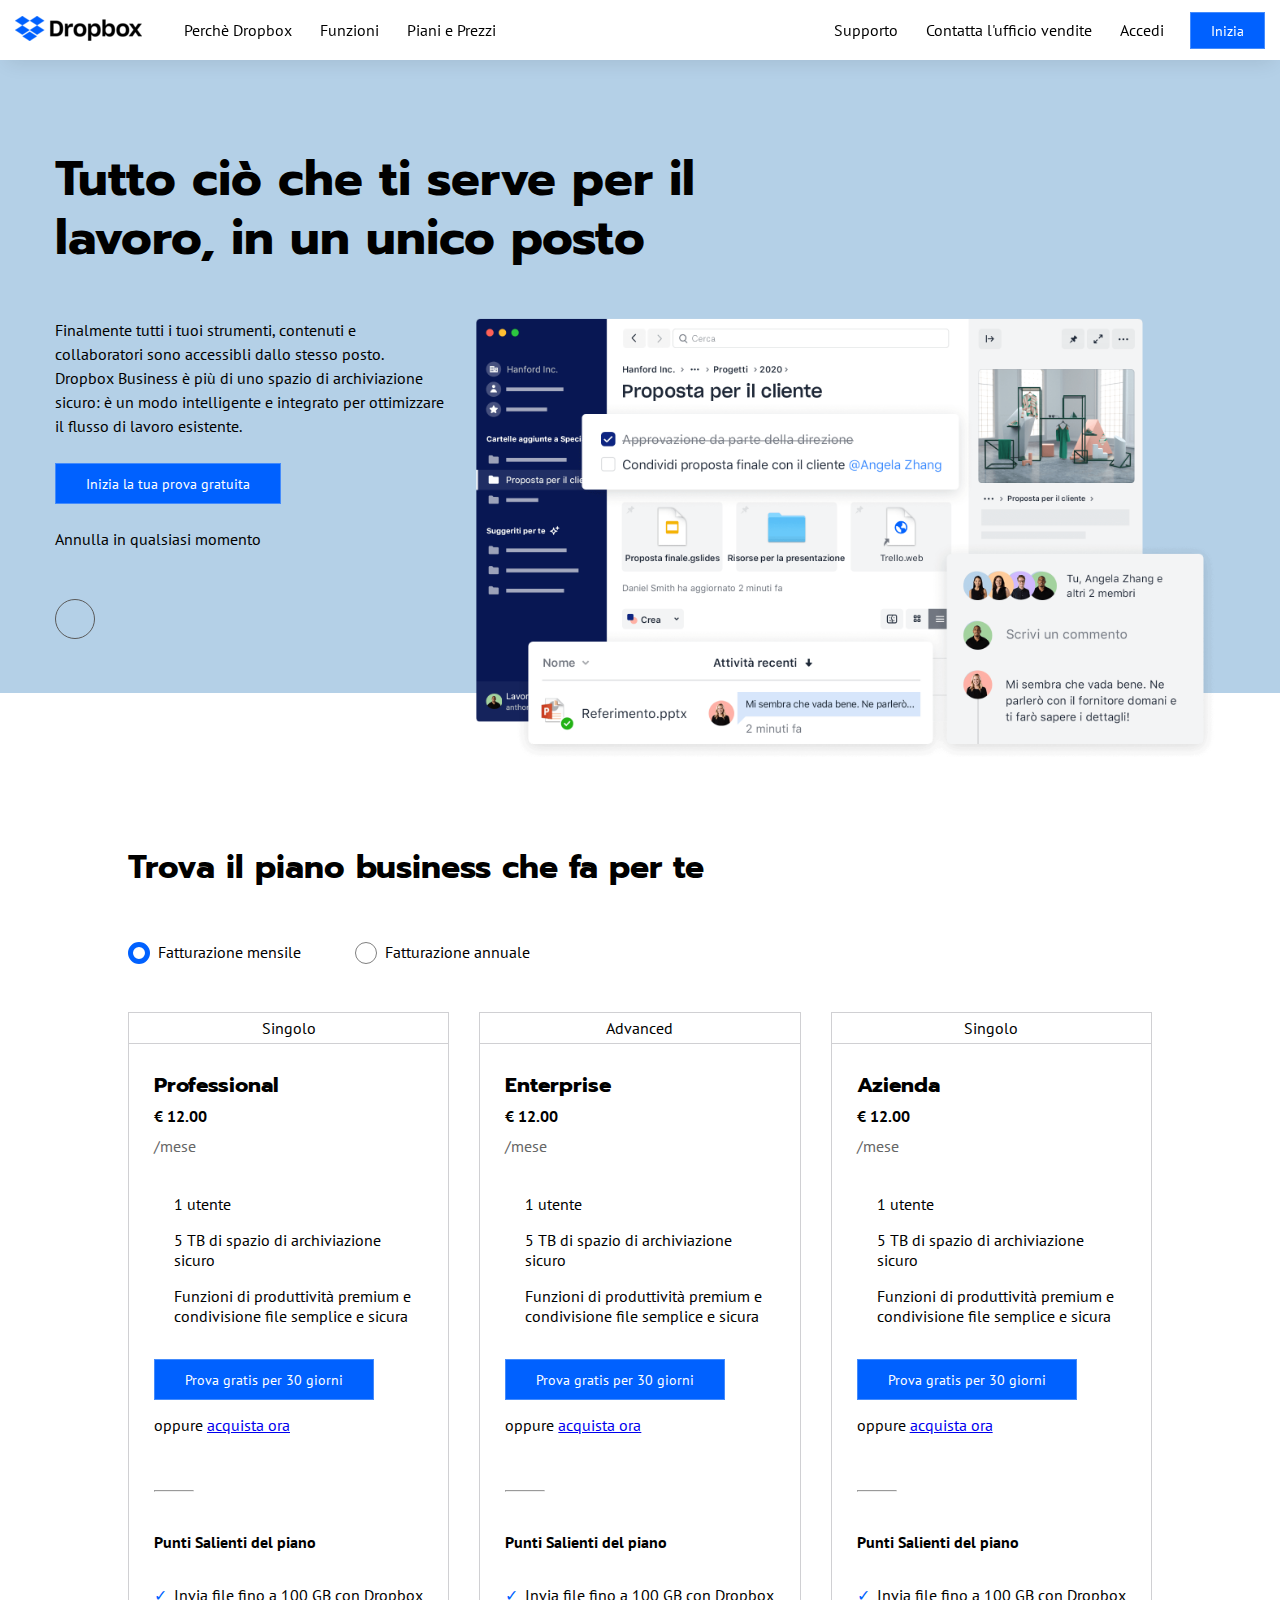
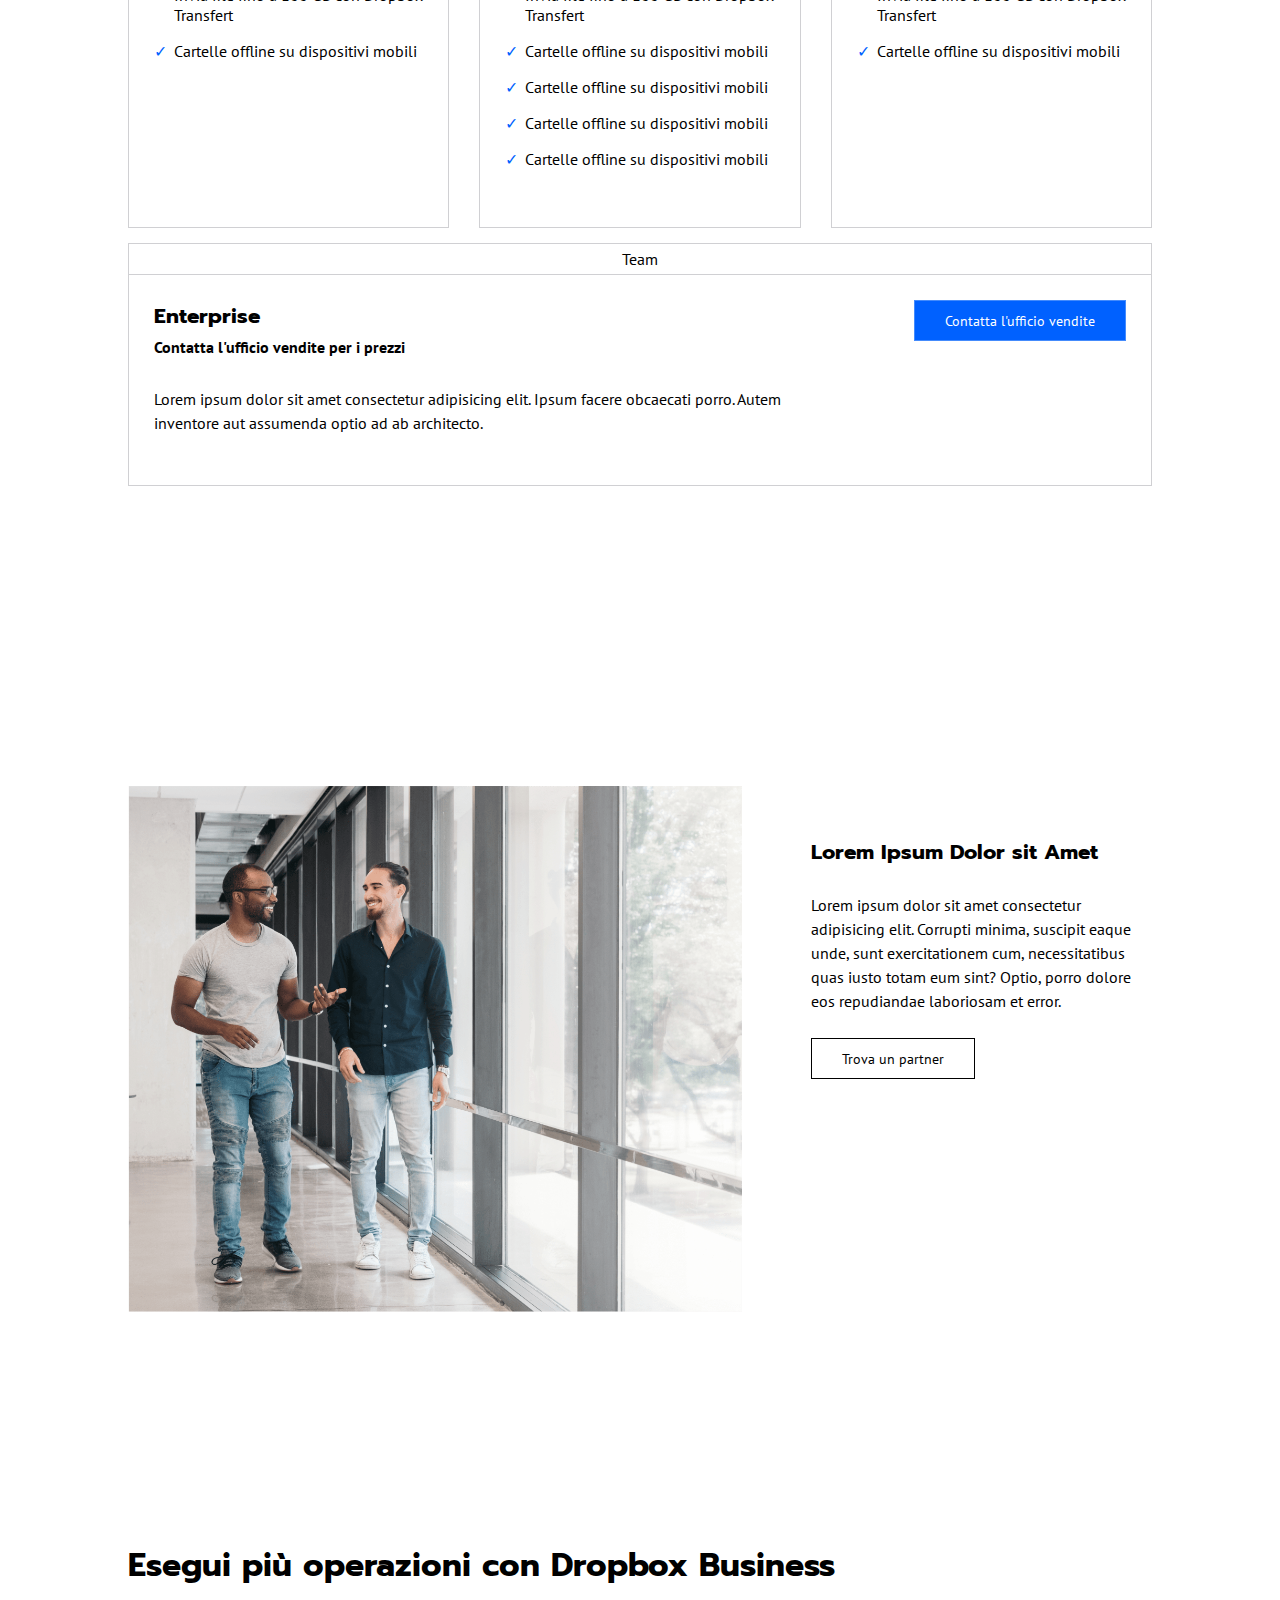
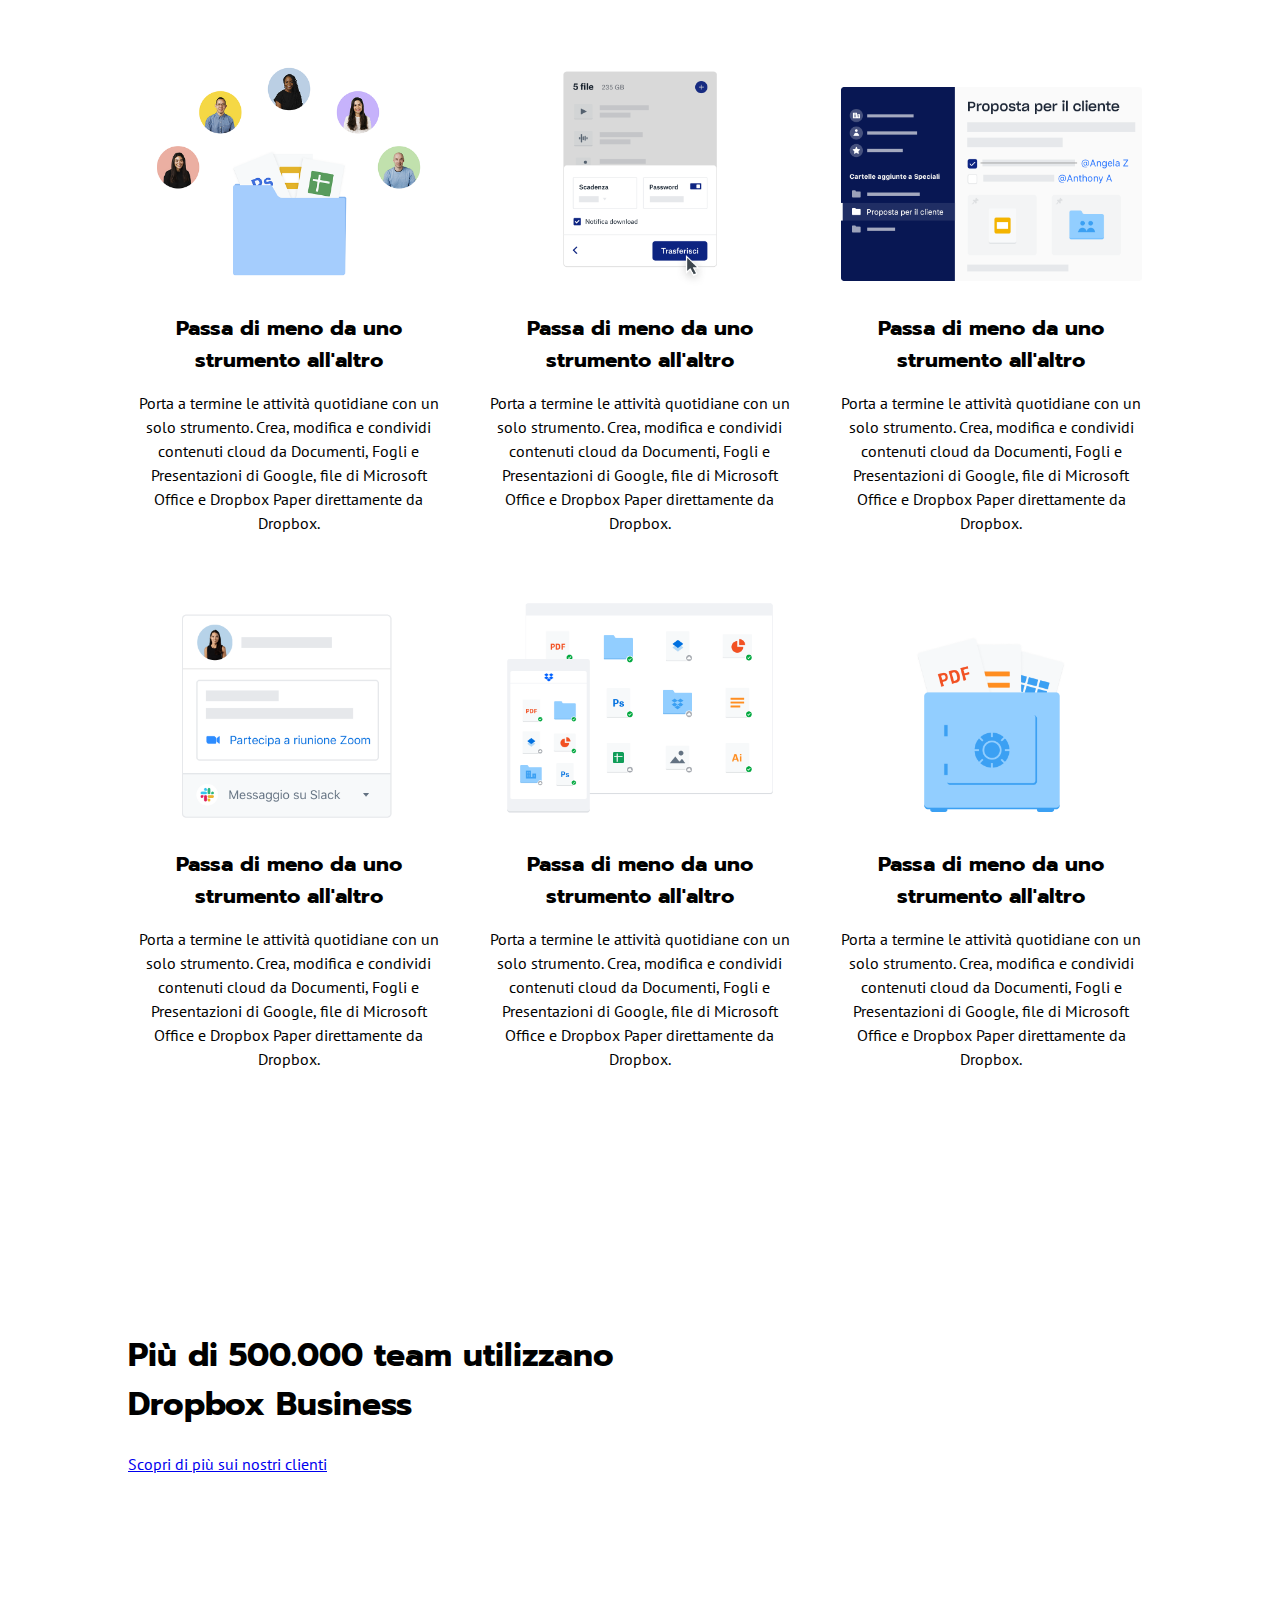
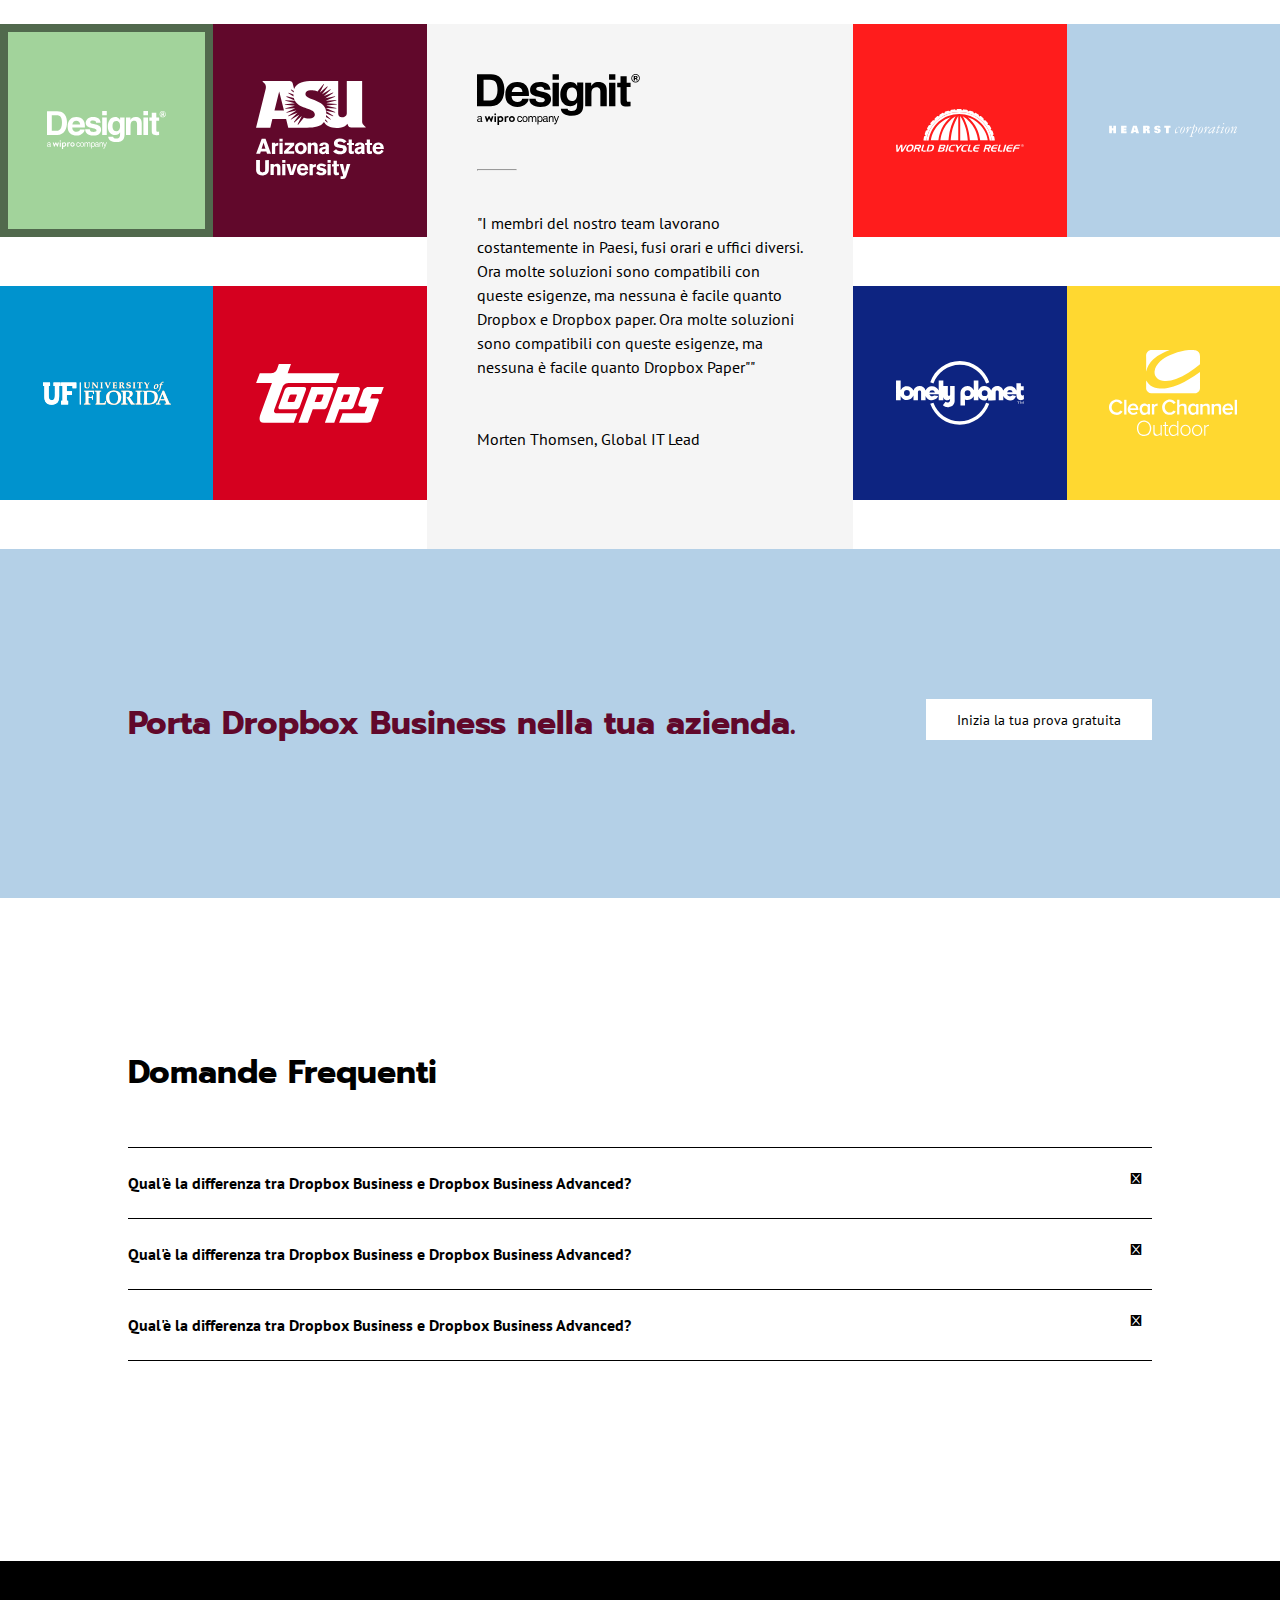
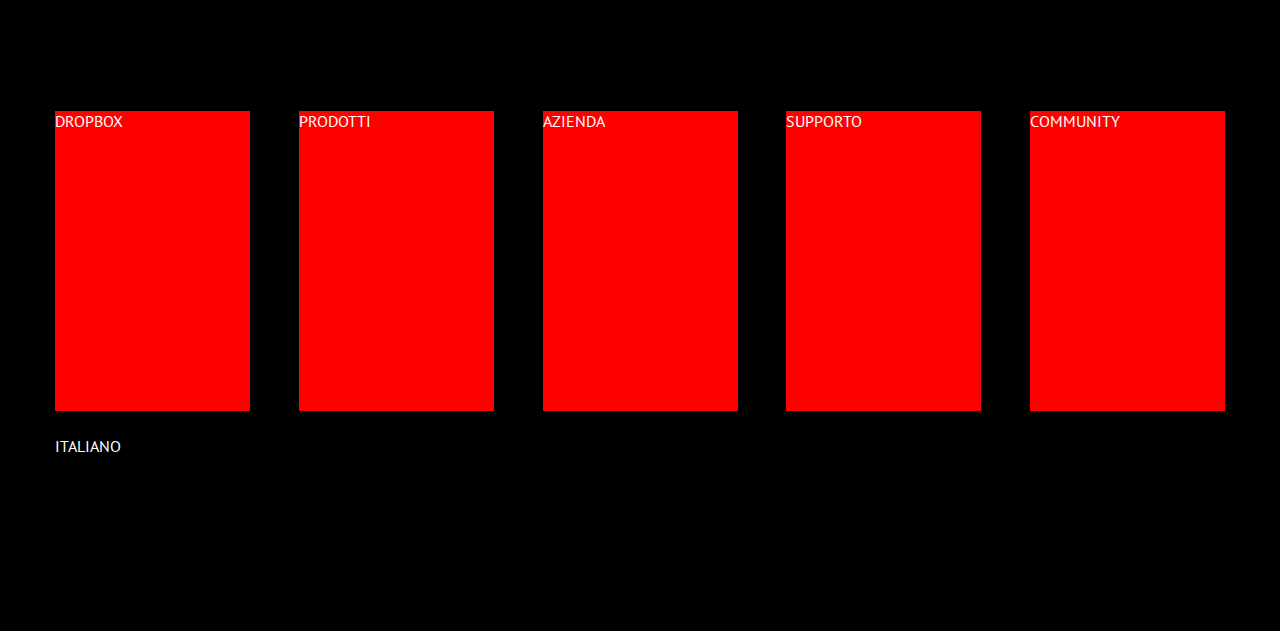
==== commit fb717218: "Finalizzazione FAQ" ====
--- a/index.html
+++ b/index.html
@@ -342,15 +342,15 @@
 
                     <div class="accordion py-xl">
                         <div class="accordion-item py-lg">
-                            <div class="title">Qual'è la differenza tra Dropbox Business e Dropbox Business Advanced?</div>
+                            <div class="title font-bold">Qual'è la differenza tra Dropbox Business e Dropbox Business Advanced?</div>
                             <div class="content py-lg">Lorem ipsum dolor, sit amet consectetur adipisicing elit. Accusantium quos id minima magnam assumenda inventore ducimus non, optio fugiat eveniet.</div>
                         </div>
                         <div class="accordion-item py-lg">
-                            <div class="title">Qual'è la differenza tra Dropbox Business e Dropbox Business Advanced?</div>
+                            <div class="title font-bold">Qual'è la differenza tra Dropbox Business e Dropbox Business Advanced?</div>
                             <div class="content py-lg">Lorem ipsum dolor, sit amet consectetur adipisicing elit. Accusantium quos id minima magnam assumenda inventore ducimus non, optio fugiat eveniet.</div>
                         </div>
                         <div class="accordion-item py-lg">
-                            <div class="title">Qual'è la differenza tra Dropbox Business e Dropbox Business Advanced?</div>
+                            <div class="title font-bold">Qual'è la differenza tra Dropbox Business e Dropbox Business Advanced?</div>
                             <div class="content py-lg">Lorem ipsum dolor, sit amet consectetur adipisicing elit. Accusantium quos id minima magnam assumenda inventore ducimus non, optio fugiat eveniet.</div>
                     </div>
 
--- a/css/master.css
+++ b/css/master.css
@@ -427,6 +427,7 @@
 
 .accordion .accordion-item{
     border-top: 1px solid black;
+    position: relative;
 }
 
 .accordion .accordion-item:hover .content{
@@ -444,12 +445,15 @@
 
 
 .accordion-item .content{
-    display: block;
+    display: none;
+    max-width: 80%;
 }
 
 .accordion-item::after{
     position: absolute;
-    content: '\0025';
+    font: var(--fa-font-solid);
+    content: "\f078";
+    top: 20px;
     right: 10px;
 }
 
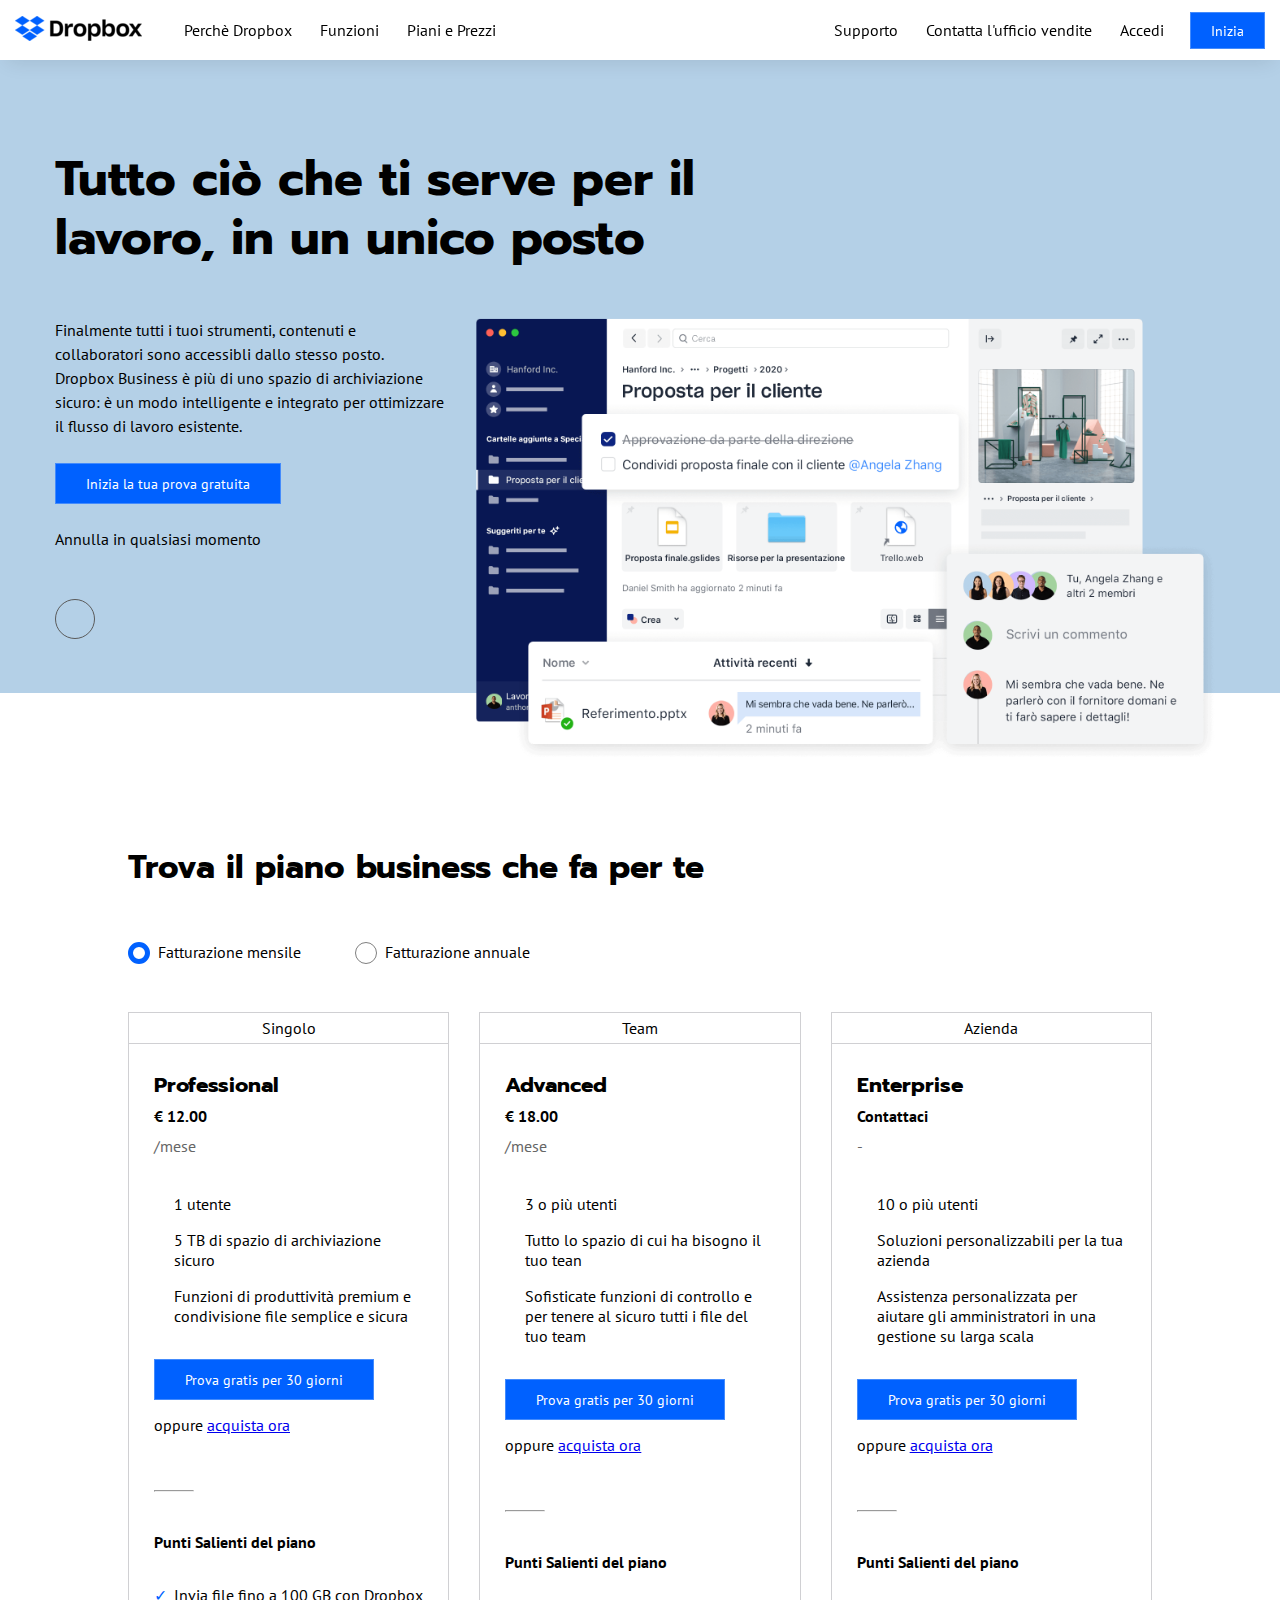
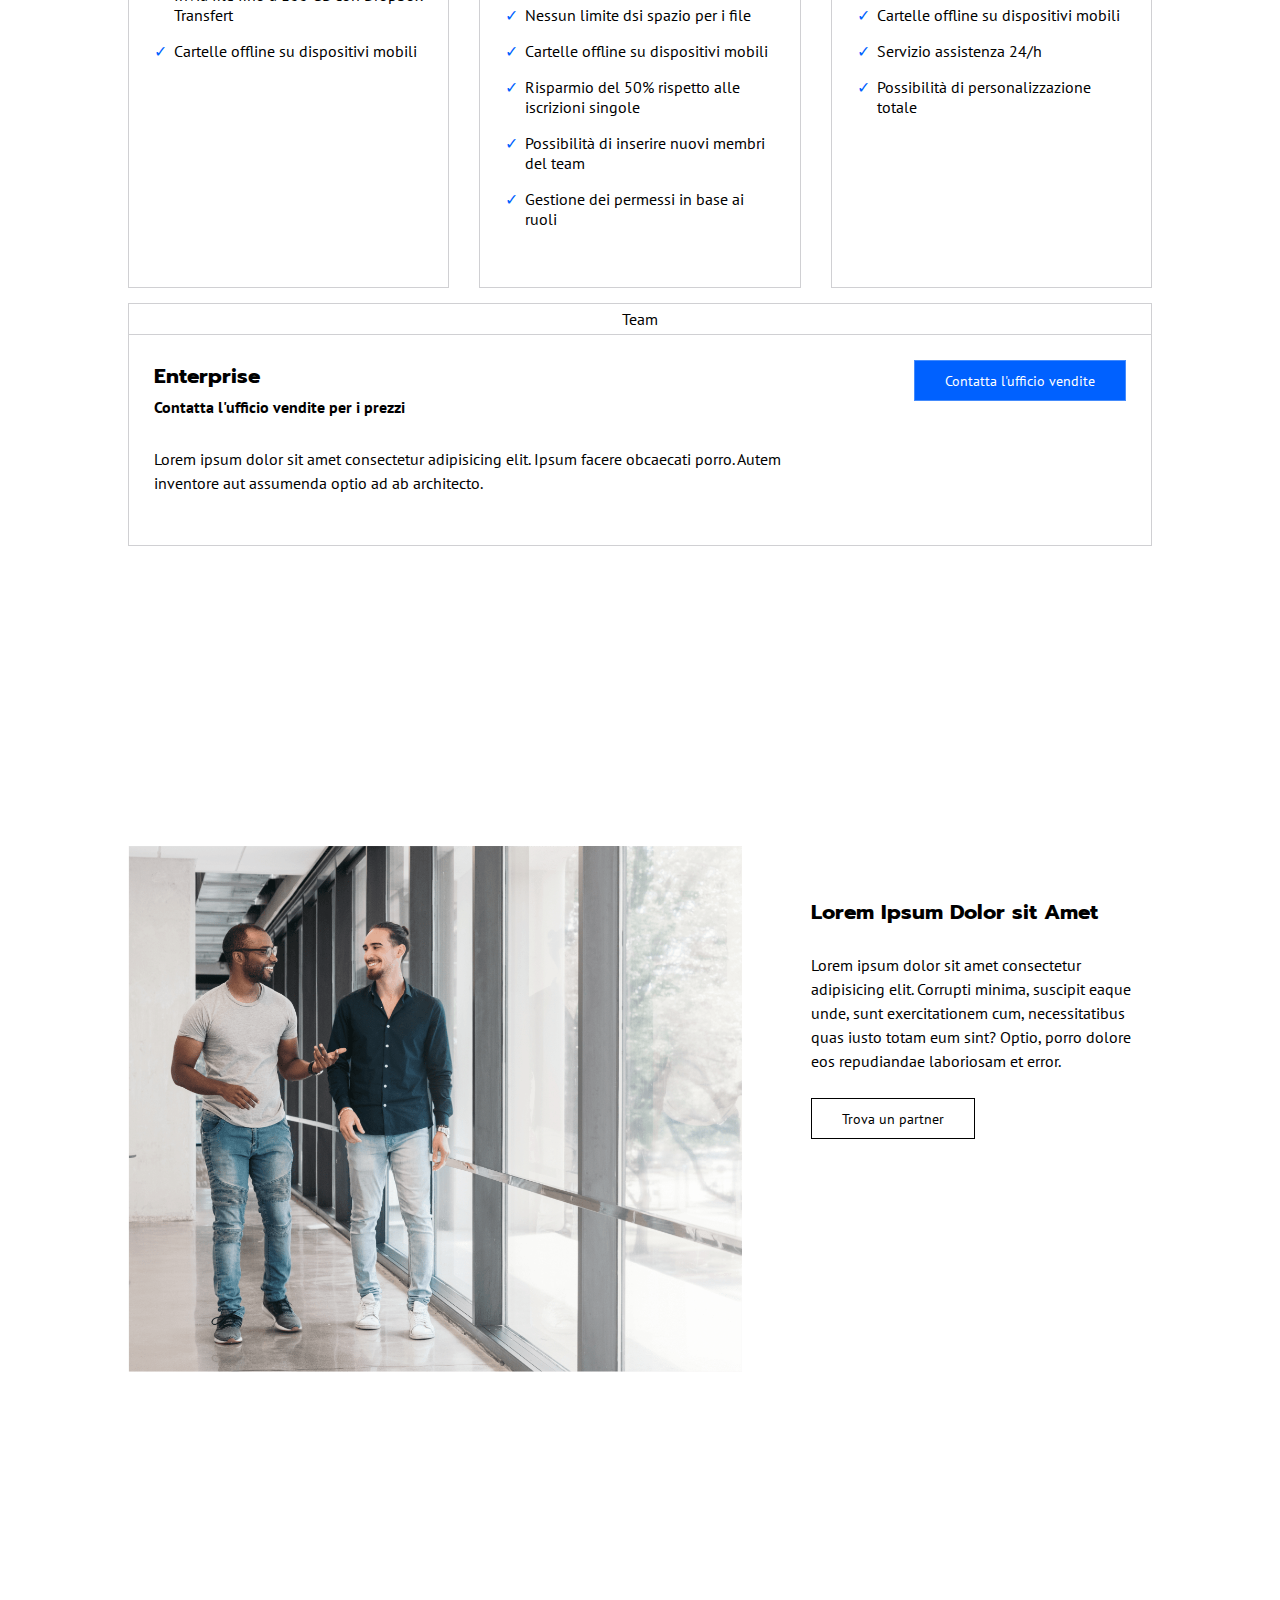
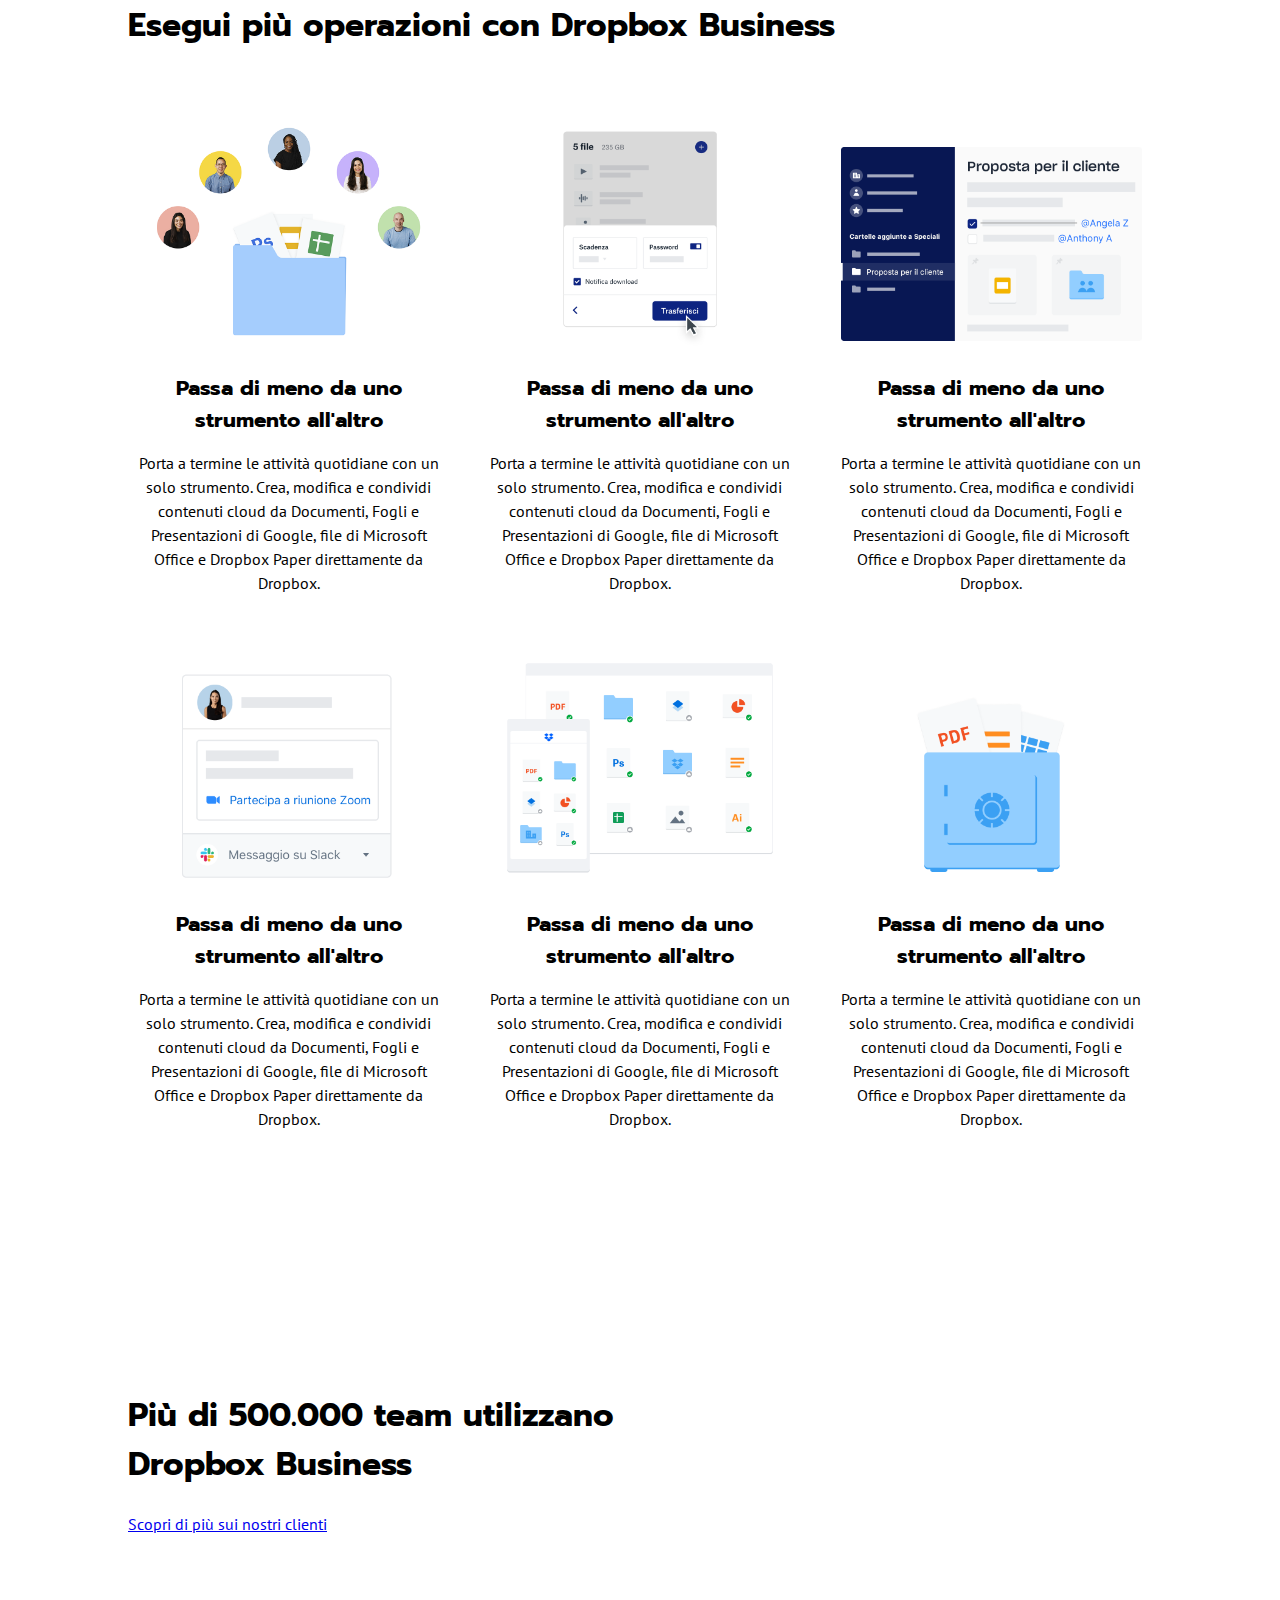
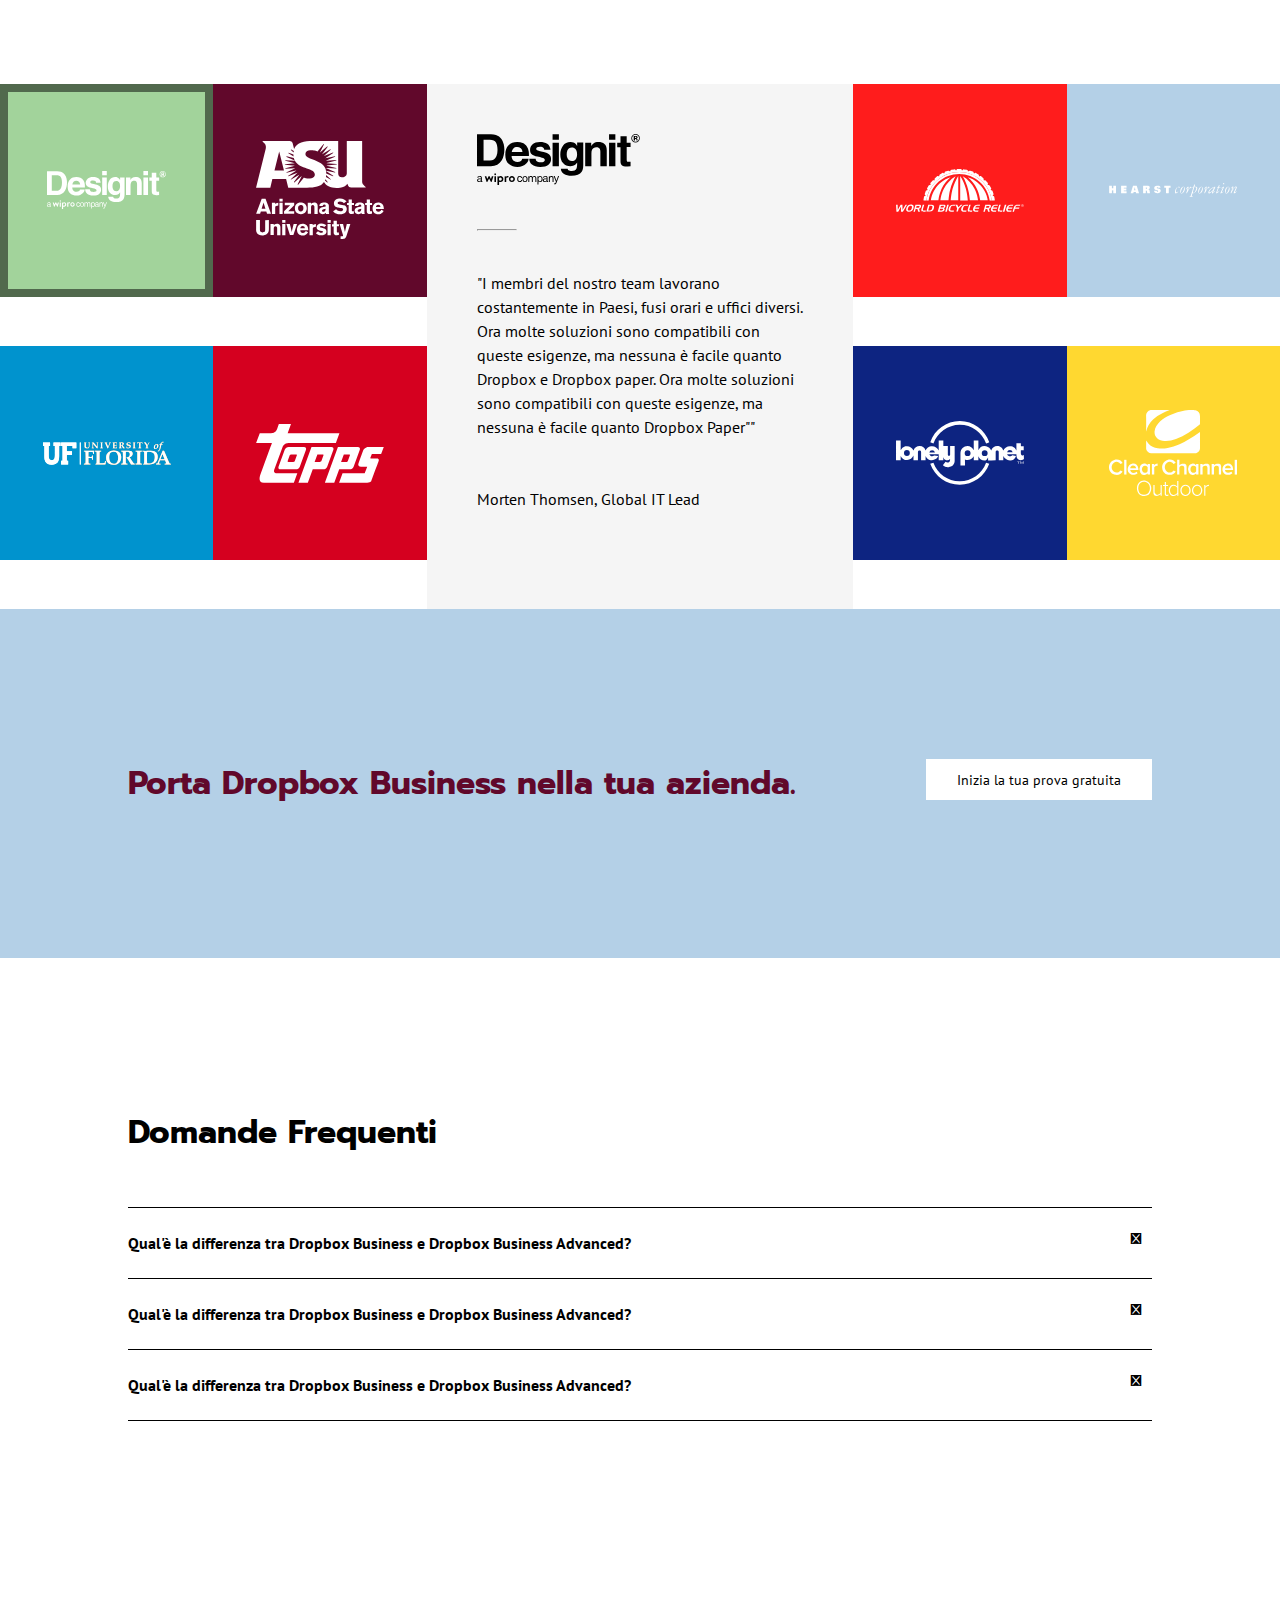
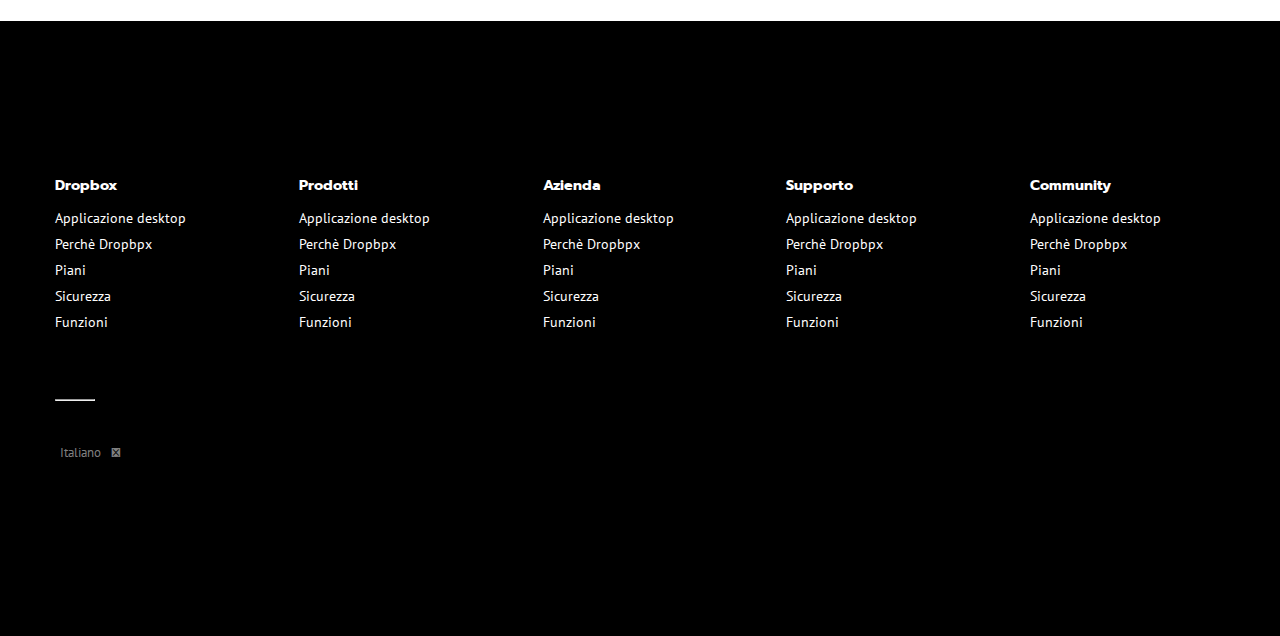
==== commit 3449529f: "Finalizzazione layout, rimozione CSS di Debug" ====
--- a/index.html
+++ b/index.html
@@ -8,9 +8,6 @@
     <link rel="icon" type="image/x-icon" href="./img/favicon.ico">
 
     <title>Dropbox</title>
-
-    <!-- DEBUG -->
-    <link rel="stylesheet" href="./css/debug.css">
 
     <link rel="stylesheet" href="./css/master.css">
 
@@ -58,7 +55,7 @@
                             <p>Finalmente tutti i tuoi strumenti, contenuti e collaboratori sono accessibli dallo stesso posto. <br> Dropbox Business è più di uno spazio di archiviazione sicuro: è un modo intelligente e integrato per ottimizzare il flusso di lavoro esistente.</p>
                             <a href="#" class="btn btn-lg btn-blue my-lg">Inizia la tua prova gratuita</a>
                             <div>Annulla  in qualsiasi momento</div>
-                            <a href="#sect-partners">
+                            <a href="#plans">
                                 <div class="arrow-down my-xl">
                                     <i class="fa-solid fa-arrow-down"></i>
                                 </div>
@@ -72,7 +69,7 @@
             </section>
 
             <!-- PLANS -->
-            <section class="plans py-xxl">
+            <section class="plans py-xxl" id="plans">
                 <div class="wrapper-md">
                     <h2>Trova il piano business che fa per te</h2>
                     <div class="radio py-xl">
@@ -89,7 +86,7 @@
                                     <span>Singolo</span>
                                 </div>
                                 <div class="card-container p-lg">
-                                    <h4>Professional</h4>
+                                    <h3>Professional</h3>
                                     <div class="font-bold py-sm">€ 12.00</div>
                                     <div class="text-grey py-sm">/mese</div>
                                     <ul class="icon-list py-lg">
@@ -114,27 +111,27 @@
                             <div class="card">
                                 <div class="card-title p-sm text-center">
                                     <i class="fa-solid fa-users"></i>
-                                    <span>Advanced</span>
+                                    <span>Team</span>
                                 </div>
                                 <div class="card-container p-lg">
-                                    <h4>Enterprise</h4>
-                                    <div class="font-bold py-sm">€ 12.00</div>
+                                    <h3>Advanced</h3>
+                                    <div class="font-bold py-sm">€ 18.00</div>
                                     <div class="text-grey py-sm">/mese</div>
                                     <ul class="icon-list py-lg">
-                                        <li><span class="font-list fa-solid fa-users"></span>1 utente</li>
-                                        <li><span class="font-list fa-solid fa-folder"></span>5 TB di spazio di archiviazione sicuro</li>
-                                        <li><span class="font-list fa-solid fa-share-nodes"></span>Funzioni di produttività premium e condivisione file semplice e sicura</li>
+                                        <li><span class="font-list fa-solid fa-users"></span>3 o più utenti</li>
+                                        <li><span class="font-list fa-solid fa-folder"></span>Tutto lo spazio di cui ha bisogno il tuo tean</li>
+                                        <li><span class="font-list fa-solid fa-share-nodes"></span>Sofisticate funzioni di controllo e per tenere al sicuro tutti i file del tuo team</li>
                                     </ul>
                                     <a href="#" class="btn btn-lg btn-blue">Prova gratis per 30 giorni</a>
                                     <div class="py-md">oppure <a href="#">acquista ora</a></div>
                                     <hr class="card-separator">
                                     <span class="font-bold py-lg">Punti Salienti del piano</span>
                                     <ul class="icon-list checkmark py-lg">
-                                        <li>Invia file fino a 100 GB con Dropbox Transfert</li>
+                                        <li>Nessun limite dsi spazio per i file</li>
                                         <li>Cartelle offline su dispositivi mobili</li>
-                                        <li>Cartelle offline su dispositivi mobili</li>
-                                        <li>Cartelle offline su dispositivi mobili</li>
-                                        <li>Cartelle offline su dispositivi mobili</li>
+                                        <li>Risparmio del 50% rispetto alle iscrizioni singole</li>
+                                        <li>Possibilità di inserire nuovi membri del team</li>
+                                        <li>Gestione dei permessi in base ai ruoli</li>
                                     </ul>
                                 </div>
                             </div>
@@ -145,24 +142,25 @@
                             <div class="card">
                                 <div class="card-title p-sm text-center">
                                     <i class="fa-solid fa-building"></i>
-                                    <span>Singolo</span>
+                                    <span>Azienda</span>
                                 </div>
                                 <div class="card-container p-lg">
-                                    <h4>Azienda</h4>
-                                    <div class="font-bold py-sm">€ 12.00</div>
-                                    <div class="text-grey py-sm">/mese</div>
+                                    <h3>Enterprise</h3>
+                                    <div class="font-bold py-sm">Contattaci</div>
+                                    <div class="text-grey py-sm">-</div>
                                     <ul class="icon-list py-lg">
-                                        <li><span class="font-list fa-solid fa-user"></span>1 utente</li>
-                                        <li><span class="font-list fa-solid fa-folder"></span>5 TB di spazio di archiviazione sicuro</li>
-                                        <li><span class="font-list fa-solid fa-share-nodes"></span>Funzioni di produttività premium e condivisione file semplice e sicura</li>
+                                        <li><span class="font-list fa-solid fa-user"></span>10 o più utenti</li>
+                                        <li><span class="font-list fa-solid fa-folder"></span>Soluzioni personalizzabili per la tua azienda</li>
+                                        <li><span class="font-list fa-solid fa-share-nodes"></span>Assistenza personalizzata per aiutare gli amministratori in una gestione su larga scala</li>
                                     </ul>
                                     <a href="#" class="btn btn-lg btn-blue">Prova gratis per 30 giorni</a>
                                     <div class="py-md">oppure <a href="#">acquista ora</a></div>
                                     <hr class="card-separator">
                                     <span class="font-bold py-lg">Punti Salienti del piano</span>
                                     <ul class="icon-list checkmark py-lg">
-                                        <li>Invia file fino a 100 GB con Dropbox Transfert</li>
                                         <li>Cartelle offline su dispositivi mobili</li>
+                                        <li>Servizio assistenza 24/h</li>
+                                        <li>Possibilità di personalizzazione totale</li>
                                     </ul>
                                 </div>
                             </div>
@@ -179,7 +177,7 @@
                                 </div>
                                 <div class="card-container flex p-lg">
                                     <div class="col-4">
-                                        <h4>Enterprise</h4>
+                                        <h3>Enterprise</h3>
                                         <div class="font-bold py-sm">Contatta l'ufficio vendite per i prezzi</div>
                                         <p class="py-lg">Lorem ipsum dolor sit amet consectetur adipisicing elit. Ipsum facere obcaecati porro. Autem inventore aut assumenda optio ad ab architecto.</p>
                                     </div>
@@ -196,14 +194,14 @@
 
 
             <!-- FIND PARTNERS -->
-            <section class="partners py-xxl">
-                <div class="wrapper-md">
-                    <div class="row" id="sect-partners">
+            <section class="partners py-xxl" id="find-partners">
+                <div class="wrapper-md">
+                    <div class="row">
                         <div class="col-4">
                             <img src="./img/partner.png" alt="Find new Dropbox partners">
                         </div>
                         <div class="col-2 pt-xl">
-                            <h4>Lorem Ipsum Dolor sit Amet</h4>
+                            <h3>Lorem Ipsum Dolor sit Amet</h3>
                             <p class="py-lg"> Lorem ipsum dolor sit amet consectetur adipisicing elit. Corrupti minima, suscipit eaque unde, sunt exercitationem cum, necessitatibus quas iusto totam eum sint? Optio, porro dolore eos repudiandae laboriosam et error.</p>
                             <a href="#" class="btn btn-lg btn-outline">Trova un partner</a>
                         </div>
@@ -212,38 +210,38 @@
             </section>
 
             <!-- FEATURES -->
-            <section class="features py-xl">
+            <section class="features py-xl" id="features">
                 <div class="wrapper-md">
                     <h2 class="py-lg">Esegui più operazioni con Dropbox Business</h2>
                     <div class="row row-wrap py-lg card-fix-md text-center">
                         <div class="col-2 p-lg">
                             <img src="./img/business-feature-switching-tools.png" alt="Feature01" class="img-fluid">
-                            <h4 class="py-md">Passa di meno da uno strumento all'altro</h4>
-                            <p>Porta a termine le attività quotidiane con un solo strumento. Crea, modifica e condividi contenuti cloud da Documenti, Fogli e Presentazioni di Google, file di Microsoft Office e Dropbox Paper direttamente da Dropbox.</p>
-                        </div>
-                        <div class="col-2 p-lg">
-                            <img src="./img/business-feature-send-files-it.png" alt="Feature01" class="img-fluid">
-                            <h4 class="py-md">Passa di meno da uno strumento all'altro</h4>
-                            <p>Porta a termine le attività quotidiane con un solo strumento. Crea, modifica e condividi contenuti cloud da Documenti, Fogli e Presentazioni di Google, file di Microsoft Office e Dropbox Paper direttamente da Dropbox.</p>
-                        </div>
-                        <div class="col-2 p-lg">
-                            <img src="./img/business-feature-coordinate-it.png" alt="Feature01" class="img-fluid">
-                            <h4 class="py-md">Passa di meno da uno strumento all'altro</h4>
-                            <p>Porta a termine le attività quotidiane con un solo strumento. Crea, modifica e condividi contenuti cloud da Documenti, Fogli e Presentazioni di Google, file di Microsoft Office e Dropbox Paper direttamente da Dropbox.</p>
-                        </div>
-                        <div class="col-2 p-lg">
-                            <img src="./img/business-feature-integrations-it.png" alt="Feature01" class="img-fluid">
-                            <h4 class="py-md">Passa di meno da uno strumento all'altro</h4>
-                            <p>Porta a termine le attività quotidiane con un solo strumento. Crea, modifica e condividi contenuti cloud da Documenti, Fogli e Presentazioni di Google, file di Microsoft Office e Dropbox Paper direttamente da Dropbox.</p>
-                        </div>
-                        <div class="col-2 p-lg">
-                            <img src="./img/business-feature-multi-device.png" alt="Feature01" class="img-fluid">
-                            <h4 class="py-md">Passa di meno da uno strumento all'altro</h4>
-                            <p>Porta a termine le attività quotidiane con un solo strumento. Crea, modifica e condividi contenuti cloud da Documenti, Fogli e Presentazioni di Google, file di Microsoft Office e Dropbox Paper direttamente da Dropbox.</p>
-                        </div>
-                        <div class="col-2 p-lg">
-                            <img src="./img/business-feature-security.png" alt="Feature01" class="img-fluid">
-                            <h4 class="py-md">Passa di meno da uno strumento all'altro</h4>
+                            <h3 class="py-md">Passa di meno da uno strumento all'altro</h3>
+                            <p>Porta a termine le attività quotidiane con un solo strumento. Crea, modifica e condividi contenuti cloud da Documenti, Fogli e Presentazioni di Google, file di Microsoft Office e Dropbox Paper direttamente da Dropbox.</p>
+                        </div>
+                        <div class="col-2 p-lg">
+                            <img src="./img/business-feature-send-files-it.png" alt="Feature02" class="img-fluid">
+                            <h3 class="py-md">Passa di meno da uno strumento all'altro</h3>
+                            <p>Porta a termine le attività quotidiane con un solo strumento. Crea, modifica e condividi contenuti cloud da Documenti, Fogli e Presentazioni di Google, file di Microsoft Office e Dropbox Paper direttamente da Dropbox.</p>
+                        </div>
+                        <div class="col-2 p-lg">
+                            <img src="./img/business-feature-coordinate-it.png" alt="Feature03" class="img-fluid">
+                            <h3 class="py-md">Passa di meno da uno strumento all'altro</h3>
+                            <p>Porta a termine le attività quotidiane con un solo strumento. Crea, modifica e condividi contenuti cloud da Documenti, Fogli e Presentazioni di Google, file di Microsoft Office e Dropbox Paper direttamente da Dropbox.</p>
+                        </div>
+                        <div class="col-2 p-lg">
+                            <img src="./img/business-feature-integrations-it.png" alt="Feature04" class="img-fluid">
+                            <h3 class="py-md">Passa di meno da uno strumento all'altro</h3>
+                            <p>Porta a termine le attività quotidiane con un solo strumento. Crea, modifica e condividi contenuti cloud da Documenti, Fogli e Presentazioni di Google, file di Microsoft Office e Dropbox Paper direttamente da Dropbox.</p>
+                        </div>
+                        <div class="col-2 p-lg">
+                            <img src="./img/business-feature-multi-device.png" alt="Feature05" class="img-fluid">
+                            <h3 class="py-md">Passa di meno da uno strumento all'altro</h3>
+                            <p>Porta a termine le attività quotidiane con un solo strumento. Crea, modifica e condividi contenuti cloud da Documenti, Fogli e Presentazioni di Google, file di Microsoft Office e Dropbox Paper direttamente da Dropbox.</p>
+                        </div>
+                        <div class="col-2 p-lg">
+                            <img src="./img/business-feature-security.png" alt="Feature06" class="img-fluid">
+                            <h3 class="py-md">Passa di meno da uno strumento all'altro</h3>
                             <p>Porta a termine le attività quotidiane con un solo strumento. Crea, modifica e condividi contenuti cloud da Documenti, Fogli e Presentazioni di Google, file di Microsoft Office e Dropbox Paper direttamente da Dropbox.</p>
                         </div>
                     </div>
@@ -251,7 +249,7 @@
             </section>
 
             <!-- CLAIM -->
-            <section class="claim py-xxl">
+            <section class="claim py-xxl" id="claim">
                 <div class="wrapper-md">
                    <div class="row">
                         <div class="col-3">
@@ -264,28 +262,28 @@
 
 
             <!-- OUR PARTNERS -->
-            <section class="our-partners>
+            <section class="our-partners" id="partners">
                 <div class="wrapper-fs">
                     <div class="row">
                         <div class="col-2 row row-wrap">
                             <div class="col-3">
                                 <div class="logo-squared bg-green active">
-                                    <img src="./img/designit.svg" alt="">
+                                    <img src="./img/designit.svg" alt="Designit">
                                 </div>
                             </div>
                             <div class="col-3">
                                 <div class="logo-squared bg-violet">
-                                    <img src="./img/arizona_state_university.svg" alt="">
+                                    <img src="./img/arizona_state_university.svg" alt="ASU">
                                 </div>
                             </div>
                             <div class="col-3">
                                 <div class="logo-squared bg-lightblue">
-                                    <img src="./img/university_of_florida.svg" alt="">
+                                    <img src="./img/university_of_florida.svg" alt="University Of Florida">
                                 </div>
                             </div>
                             <div class="col-3">
                                 <div class="logo-squared bg-red">
-                                    <img src="./img/topps.svg" alt="">
+                                    <img src="./img/topps.svg" alt="Topps">
                                 </div>
                             </div>
                         </div>
@@ -298,22 +296,22 @@
                         <div class="col-2 row row-wrap">
                             <div class="col-3">
                                 <div class="logo-squared bg-lightred">
-                                    <img src="./img/world_bicycle_relief.svg" alt="">
+                                    <img src="./img/world_bicycle_relief.svg" alt="WBR">
                                 </div>
                             </div>
                             <div class="col-3">
                                 <div class="logo-squared bg-azure">
-                                    <img src="./img/hearst_corp.svg" alt="">
+                                    <img src="./img/hearst_corp.svg" alt="Hearst Corp">
                                 </div>
                             </div>
                             <div class="col-3">
                                 <div class="logo-squared bg-darkblue">
-                                    <img src="./img/lonely_planet.svg" alt="">
+                                    <img src="./img/lonely_planet.svg" alt="Lonely Planet">
                                 </div>
                             </div>
                             <div class="col-3">
                                 <div class="logo-squared bg-yellow">
-                                    <img src="./img/clear_channel.svg" alt="">
+                                    <img src="./img/clear_channel.svg" alt="Clear Channel">
                                 </div>
                             </div>
                         </div>
@@ -322,7 +320,7 @@
             </section>
 
             <!-- CLAIM / CALL-TO-ACTION -->
-            <section class="claim py-xxl bg-light">
+            <section class="claim py-xxl bg-light" id="trial">
                 <div class="wrapper-md">
                    <div class="row">
                         <div class="col-4">
@@ -336,7 +334,7 @@
             </section>
 
             <!-- FAQ -->
-            <section class="faq py-xxl">
+            <section class="faq py-xxl" id="faq">
                 <div class="wrapper-md">
                     <h2>Domande Frequenti</h2>
 
@@ -363,14 +361,70 @@
         <footer class="debug bg-dark text-light">
             <div class="wrapper-lg py-xxl">
                 <div class="row justify-between">
-                    <div class="col-1">DROPBOX</div>
-                    <div class="col-1">PRODOTTI</div>
-                    <div class="col-1">AZIENDA</div>
-                    <div class="col-1">SUPPORTO</div>
-                    <div class="col-1">COMMUNITY</div>
+                    <div class="col-1">
+                        <nav class="footer-nav">
+                            <ul>
+                                <li><h4 class="pb-sm">Dropbox</h4></li>
+                                <li><a href="#">Applicazione desktop</a></li>
+                                <li><a href="#">Perchè Dropbpx</a></li>
+                                <li><a href="#">Piani</a></li>
+                                <li><a href="#">Sicurezza</a></li>
+                                <li><a href="#">Funzioni</a></li>
+                            </ul>
+                        </nav>
+                    </div>
+                    <div class="col-1">
+                        <nav class="footer-nav">
+                            <ul>
+                                <li><h4 class="pb-sm">Prodotti</h4></li>
+                                <li><a href="#">Applicazione desktop</a></li>
+                                <li><a href="#">Perchè Dropbpx</a></li>
+                                <li><a href="#">Piani</a></li>
+                                <li><a href="#">Sicurezza</a></li>
+                                <li><a href="#">Funzioni</a></li>
+                            </ul>
+                        </nav>
+                    </div>
+                    <div class="col-1">
+                        <nav class="footer-nav">
+                            <ul>
+                                <li><h4 class="pb-sm">Azienda</h4></li>
+                                <li><a href="#">Applicazione desktop</a></li>
+                                <li><a href="#">Perchè Dropbpx</a></li>
+                                <li><a href="#">Piani</a></li>
+                                <li><a href="#">Sicurezza</a></li>
+                                <li><a href="#">Funzioni</a></li>
+                            </ul>
+                        </nav>
+                    </div>
+                    <div class="col-1">
+                        <nav class="footer-nav">
+                            <ul>
+                                <li><h4 class="pb-sm">Supporto</h4></li>
+                                <li><a href="#">Applicazione desktop</a></li>
+                                <li><a href="#">Perchè Dropbpx</a></li>
+                                <li><a href="#">Piani</a></li>
+                                <li><a href="#">Sicurezza</a></li>
+                                <li><a href="#">Funzioni</a></li>
+                            </ul>
+                        </nav>
+                    </div>
+                    <div class="col-1">
+                        <nav class="footer-nav">
+                            <ul>
+                                <li><h4 class="pb-sm">Community</h4></li>
+                                <li><a href="#">Applicazione desktop</a></li>
+                                <li><a href="#">Perchè Dropbpx</a></li>
+                                <li><a href="#">Piani</a></li>
+                                <li><a href="#">Sicurezza</a></li>
+                                <li><a href="#">Funzioni</a></li>
+                            </ul>
+                        </nav>
+                    </div>
                 </div>
                 <div class="lang py-lg">
-                    ITALIANO
+                    <hr class="card-separator">
+                    <span class="lang-dropdown"><i class="fa-solid fa-earth-americas"></i>Italiano</span>
                 </div>
             </div>
         </footer>
--- a/css/master.css
+++ b/css/master.css
@@ -100,6 +100,12 @@
 .pt-xl{padding-top: 50px;}
 .pt-xxl{padding-top: 150px;}
 
+.pb-sm{padding-bottom: 5px;}
+.pb-md{padding-bottom: 15px;}
+.pb-lg{padding-bottom: 25px;}
+.pb-xl{padding-bottom: 50px;}
+.pb-xxl{padding-bottom: 150px;}
+
 
 .mb-sm{margin-bottom: 5px;}
 .mb-md{margin-bottom: 15px;}
@@ -144,7 +150,8 @@
 }
 
 h2{font-size: 2rem;}
-h4{font-size: 1.3rem;}
+h3{font-size: 1.3rem;}
+h4{font-size: .9rem;}
 
 p{line-height: 1.5rem;}
 
@@ -393,7 +400,7 @@
 
 /* FIND PARTNERS */
 
-#sect-partners img{
+#find-partners img{
     max-width: 90%;
 }
 
@@ -458,3 +465,40 @@
 }
 
 /* FOOTER */
+
+.footer-nav{}
+
+.footer-nav ul{
+    list-style-type: none;
+
+}
+
+.footer-nav ul li{
+    padding: 3px 0px;
+}   
+
+.footer-nav ul li a{
+    text-decoration: none;
+    color: white;
+    font-size: .9rem;
+}   
+
+.footer-nav ul li a:hover{
+    text-decoration: underline;
+}   
+
+
+.lang-dropdown{
+    color: gray;
+    font-size: .8rem;
+}
+
+.lang-dropdown i{
+    padding-right: 5px;
+}
+
+.lang-dropdown::after{
+    font: var(--fa-font-solid);
+    content: '\f0d7';
+    margin-left: 10px;
+}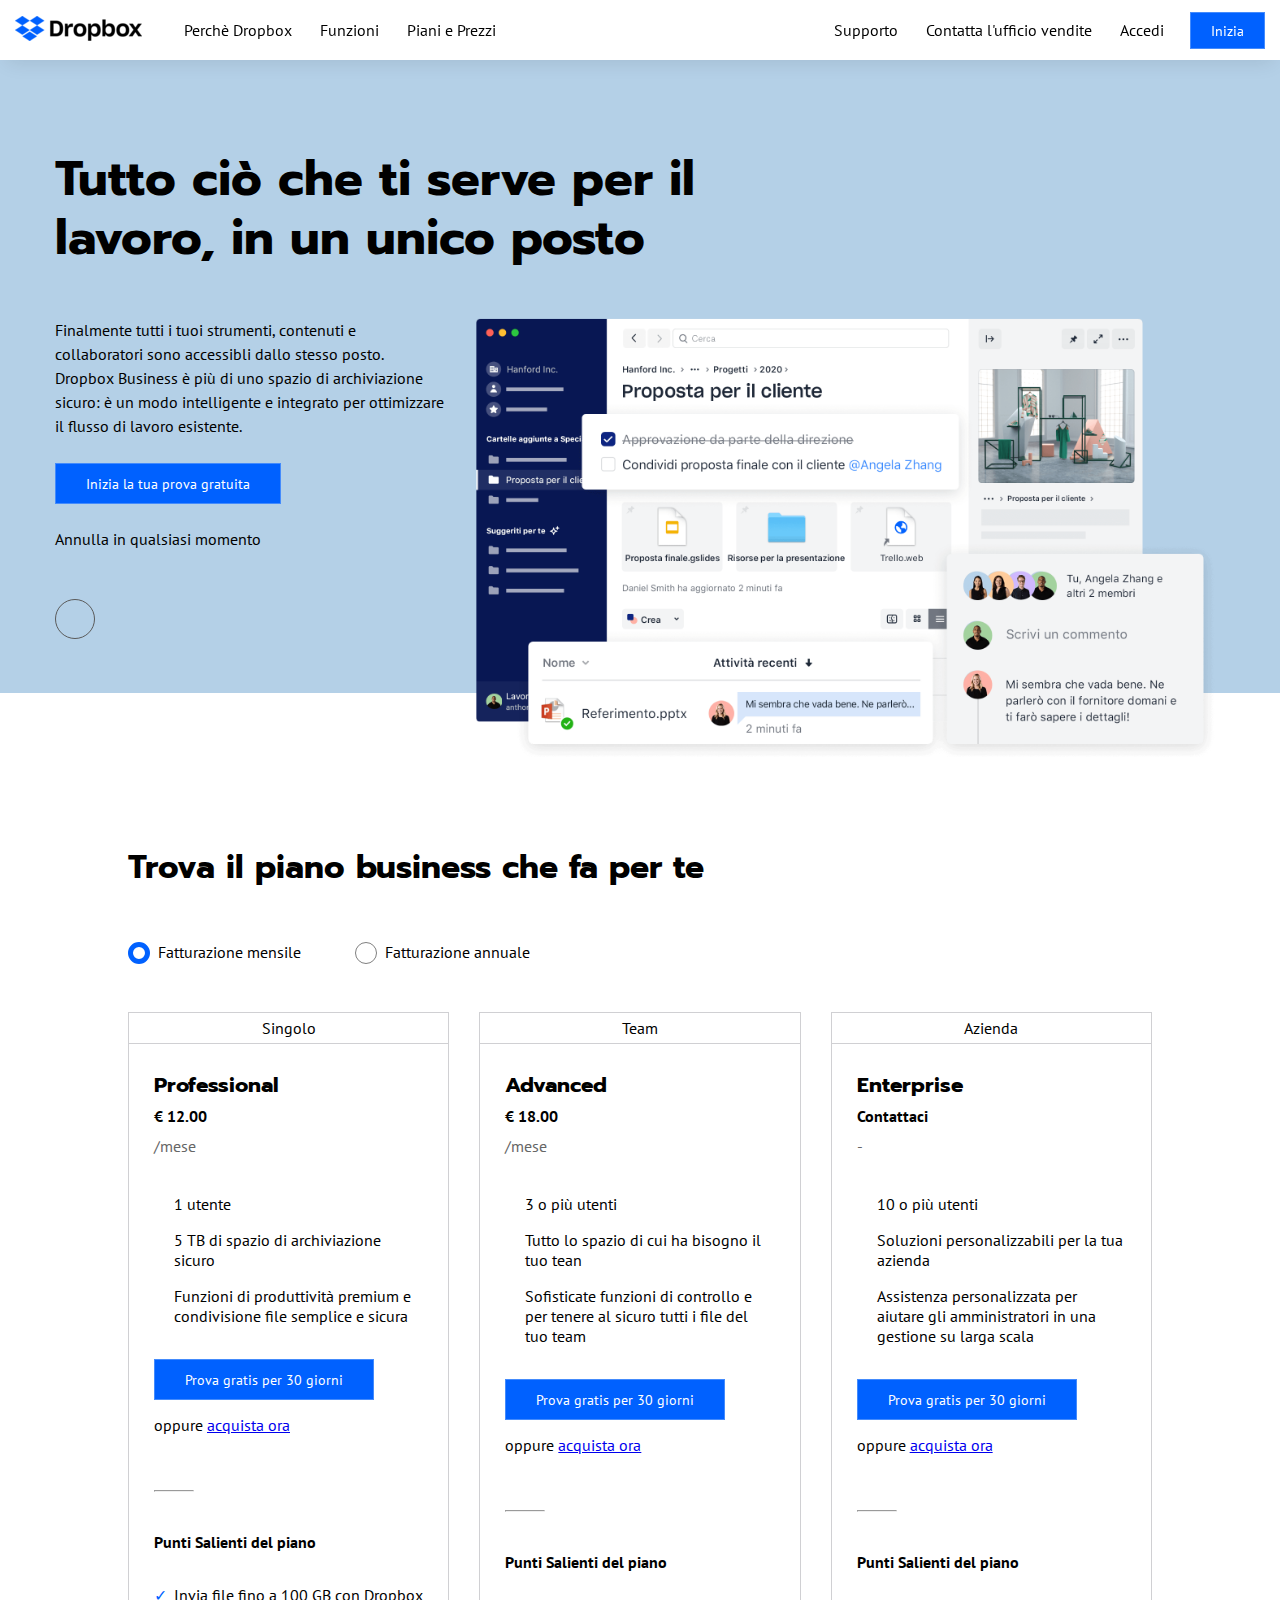
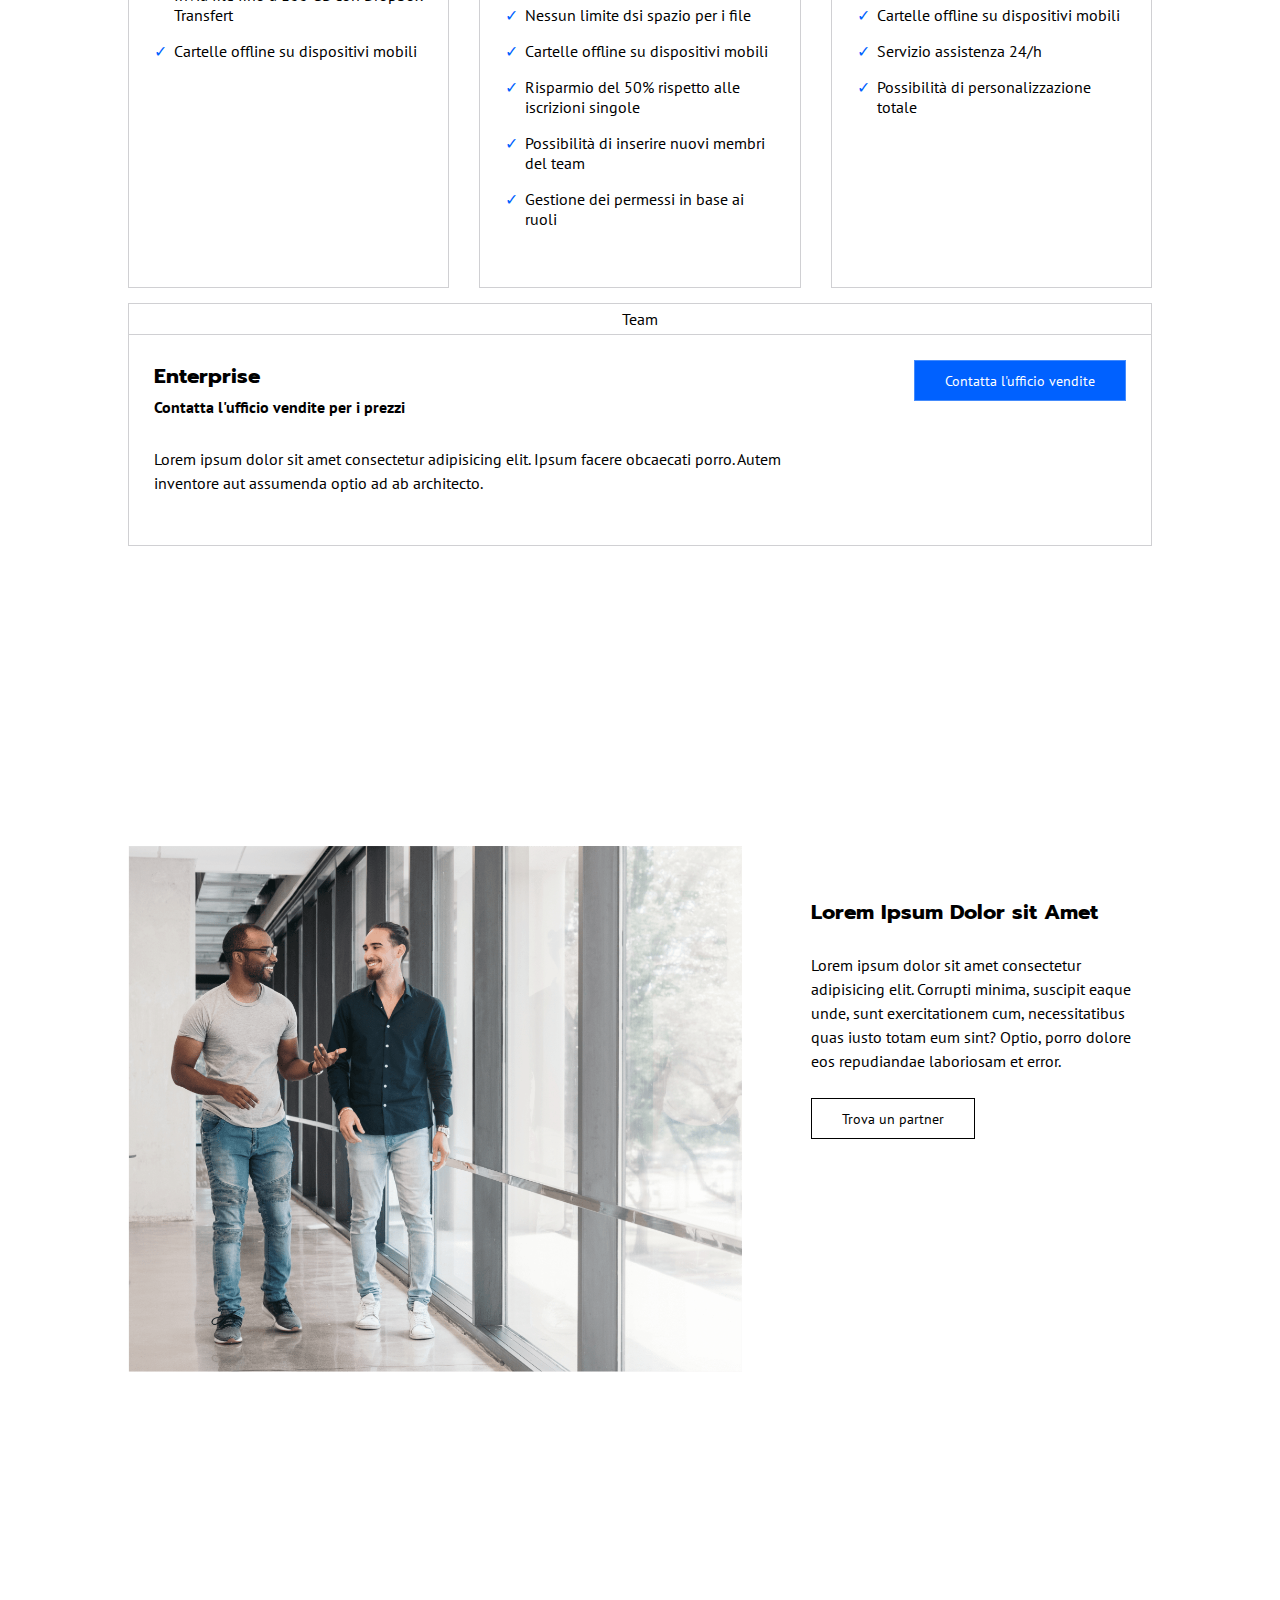
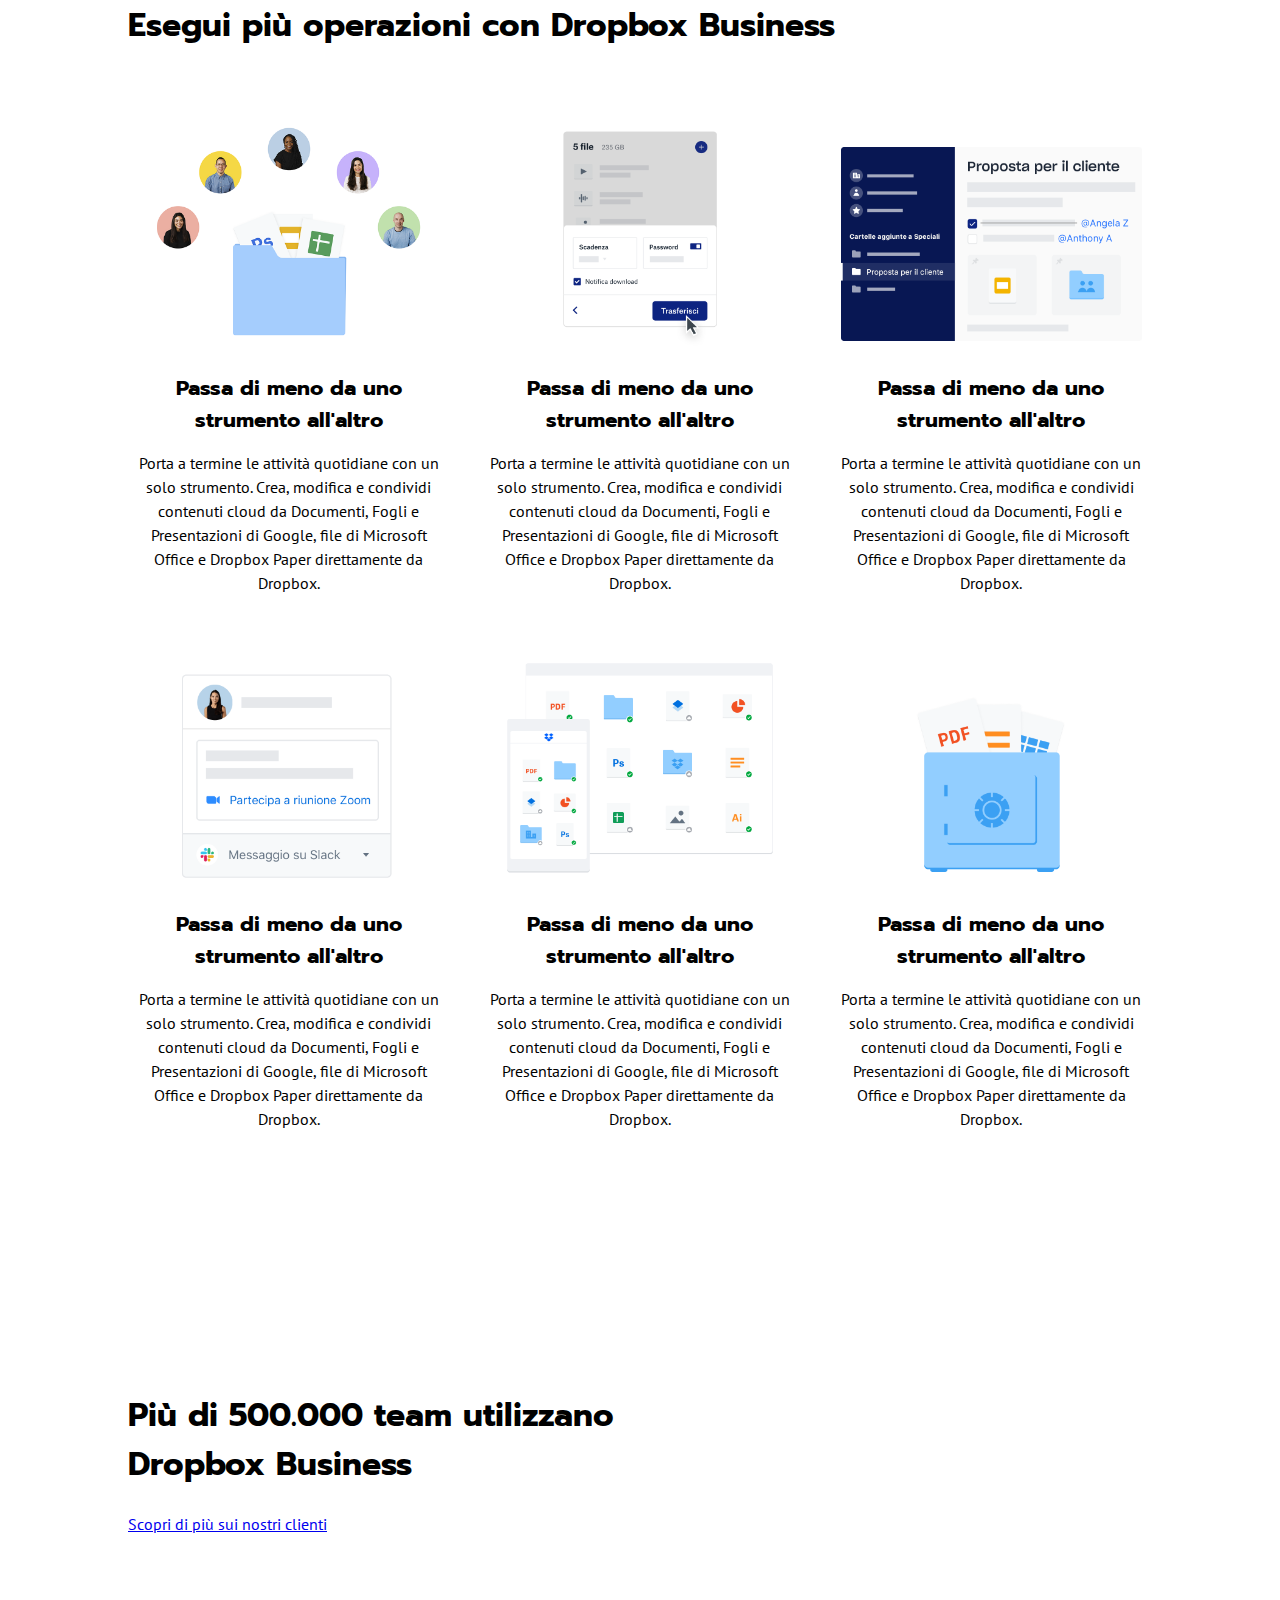
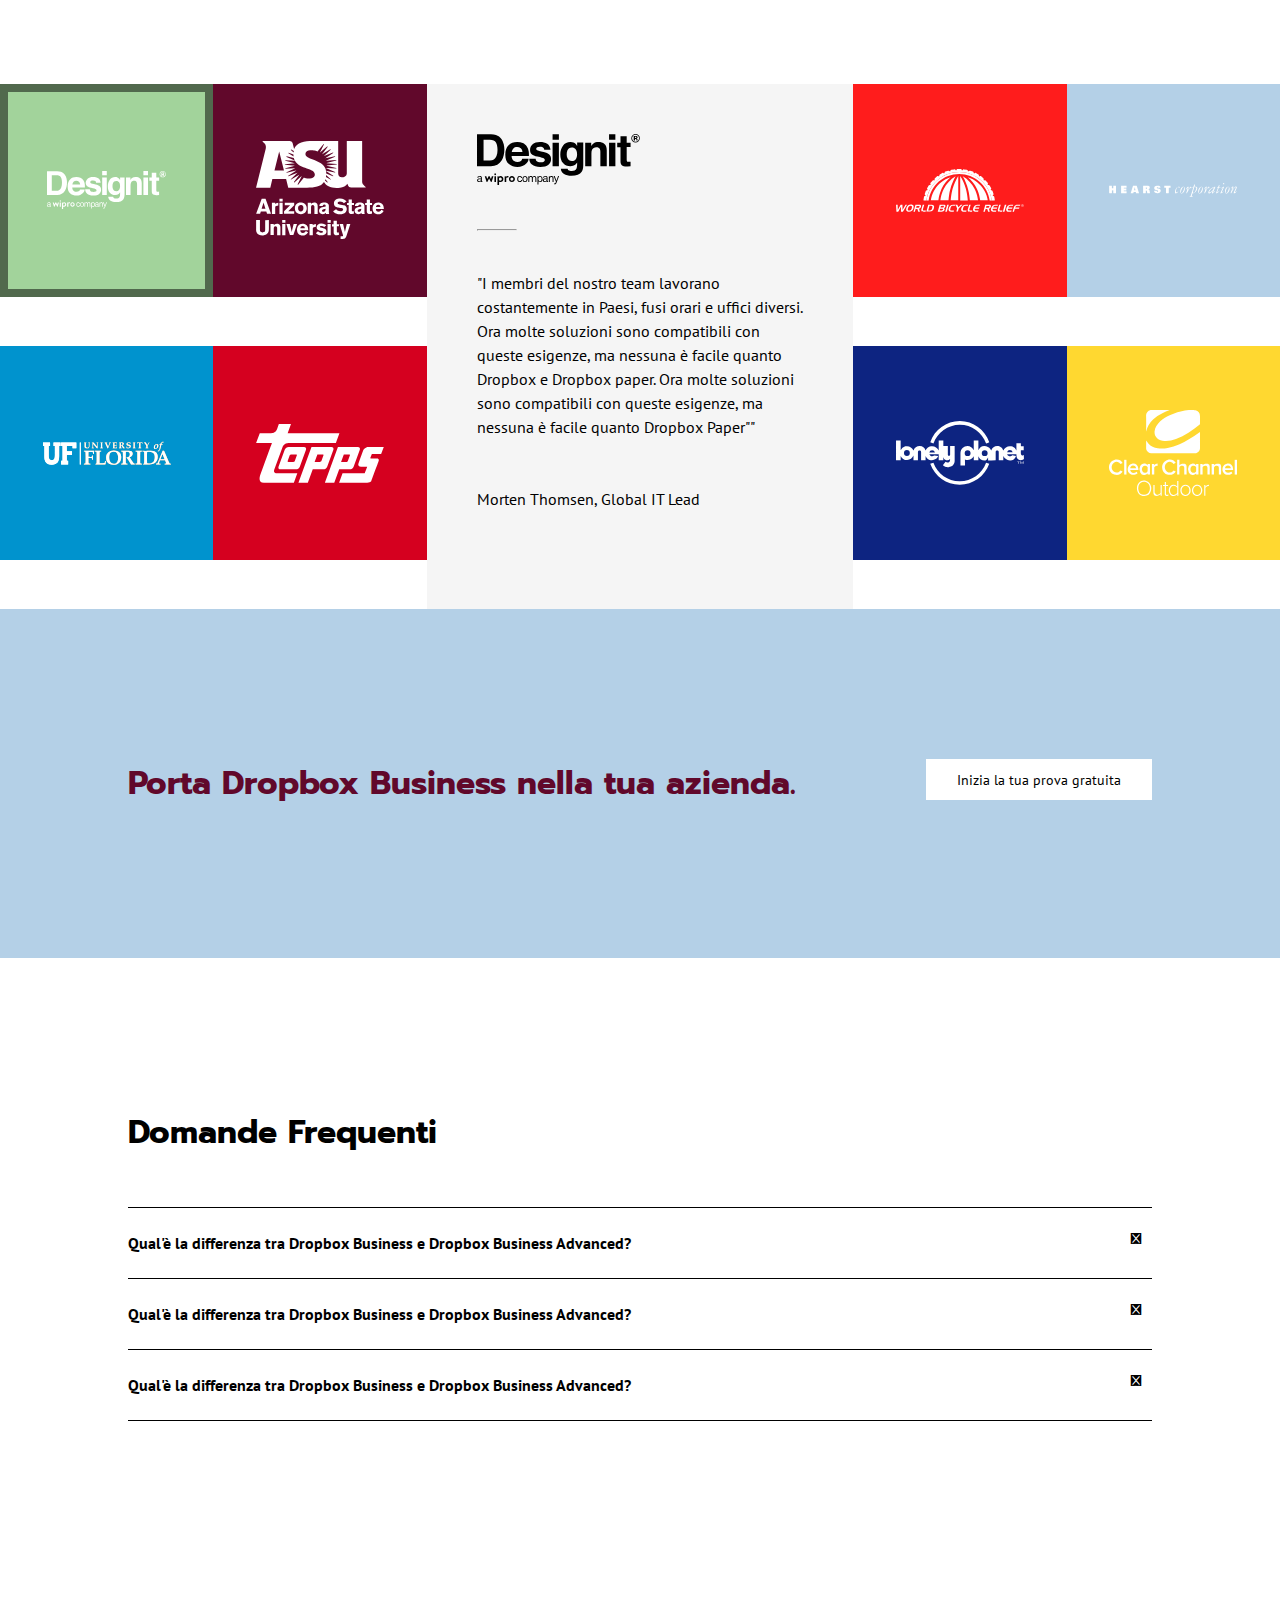
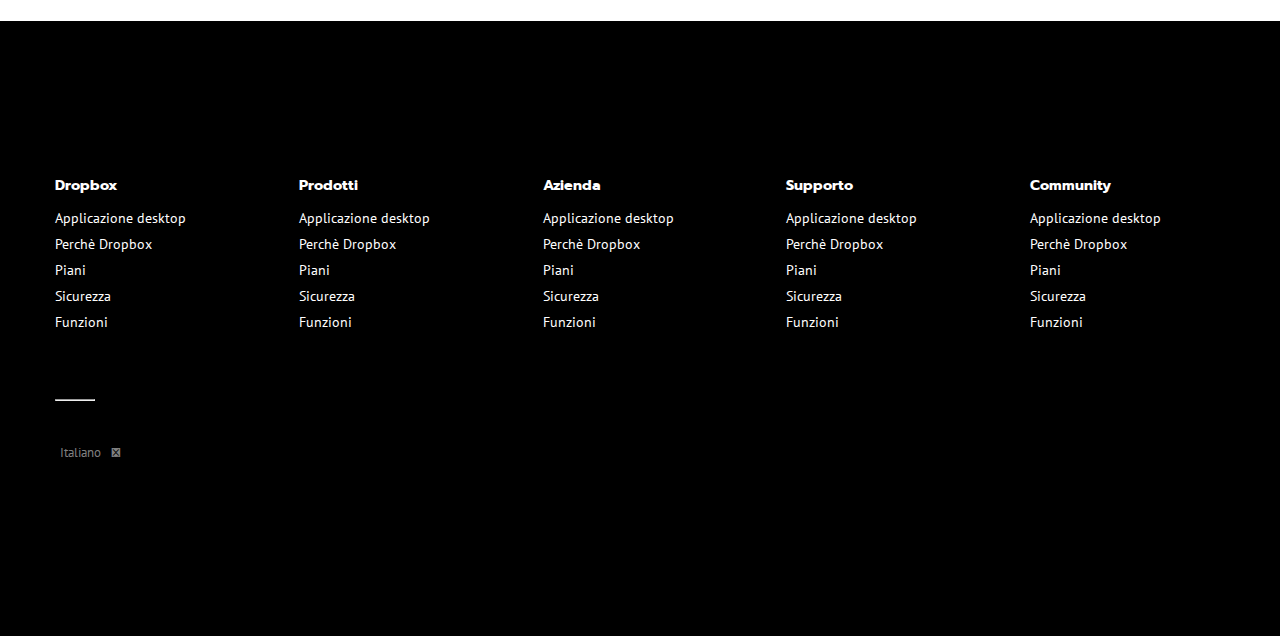
==== commit 0304362f: "Finiture su Index" ====
--- a/index.html
+++ b/index.html
@@ -366,7 +366,7 @@
                             <ul>
                                 <li><h4 class="pb-sm">Dropbox</h4></li>
                                 <li><a href="#">Applicazione desktop</a></li>
-                                <li><a href="#">Perchè Dropbpx</a></li>
+                                <li><a href="#">Perchè Dropbox</a></li>
                                 <li><a href="#">Piani</a></li>
                                 <li><a href="#">Sicurezza</a></li>
                                 <li><a href="#">Funzioni</a></li>
@@ -378,7 +378,7 @@
                             <ul>
                                 <li><h4 class="pb-sm">Prodotti</h4></li>
                                 <li><a href="#">Applicazione desktop</a></li>
-                                <li><a href="#">Perchè Dropbpx</a></li>
+                                <li><a href="#">Perchè Dropbox</a></li>
                                 <li><a href="#">Piani</a></li>
                                 <li><a href="#">Sicurezza</a></li>
                                 <li><a href="#">Funzioni</a></li>
@@ -390,7 +390,7 @@
                             <ul>
                                 <li><h4 class="pb-sm">Azienda</h4></li>
                                 <li><a href="#">Applicazione desktop</a></li>
-                                <li><a href="#">Perchè Dropbpx</a></li>
+                                <li><a href="#">Perchè Dropbox</a></li>
                                 <li><a href="#">Piani</a></li>
                                 <li><a href="#">Sicurezza</a></li>
                                 <li><a href="#">Funzioni</a></li>
@@ -402,7 +402,7 @@
                             <ul>
                                 <li><h4 class="pb-sm">Supporto</h4></li>
                                 <li><a href="#">Applicazione desktop</a></li>
-                                <li><a href="#">Perchè Dropbpx</a></li>
+                                <li><a href="#">Perchè Dropbox</a></li>
                                 <li><a href="#">Piani</a></li>
                                 <li><a href="#">Sicurezza</a></li>
                                 <li><a href="#">Funzioni</a></li>
@@ -414,7 +414,7 @@
                             <ul>
                                 <li><h4 class="pb-sm">Community</h4></li>
                                 <li><a href="#">Applicazione desktop</a></li>
-                                <li><a href="#">Perchè Dropbpx</a></li>
+                                <li><a href="#">Perchè Dropbox</a></li>
                                 <li><a href="#">Piani</a></li>
                                 <li><a href="#">Sicurezza</a></li>
                                 <li><a href="#">Funzioni</a></li>
